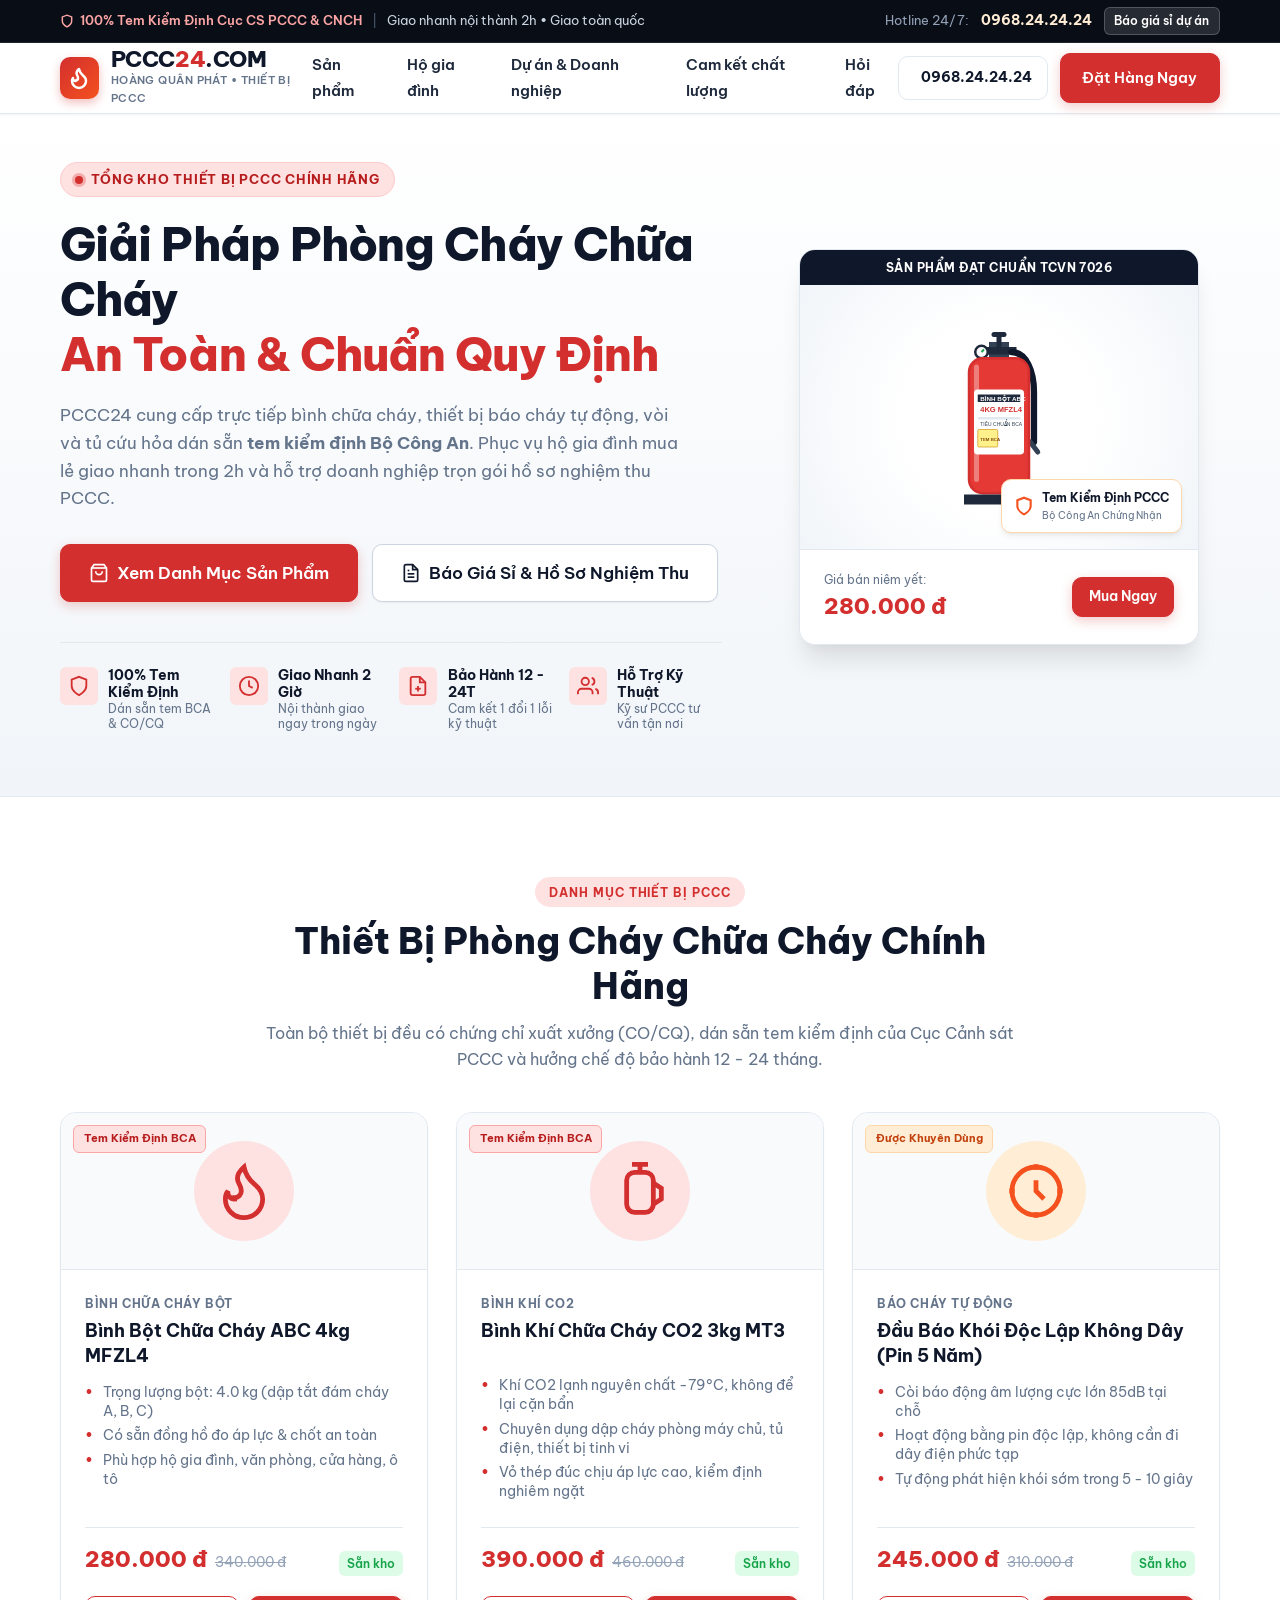
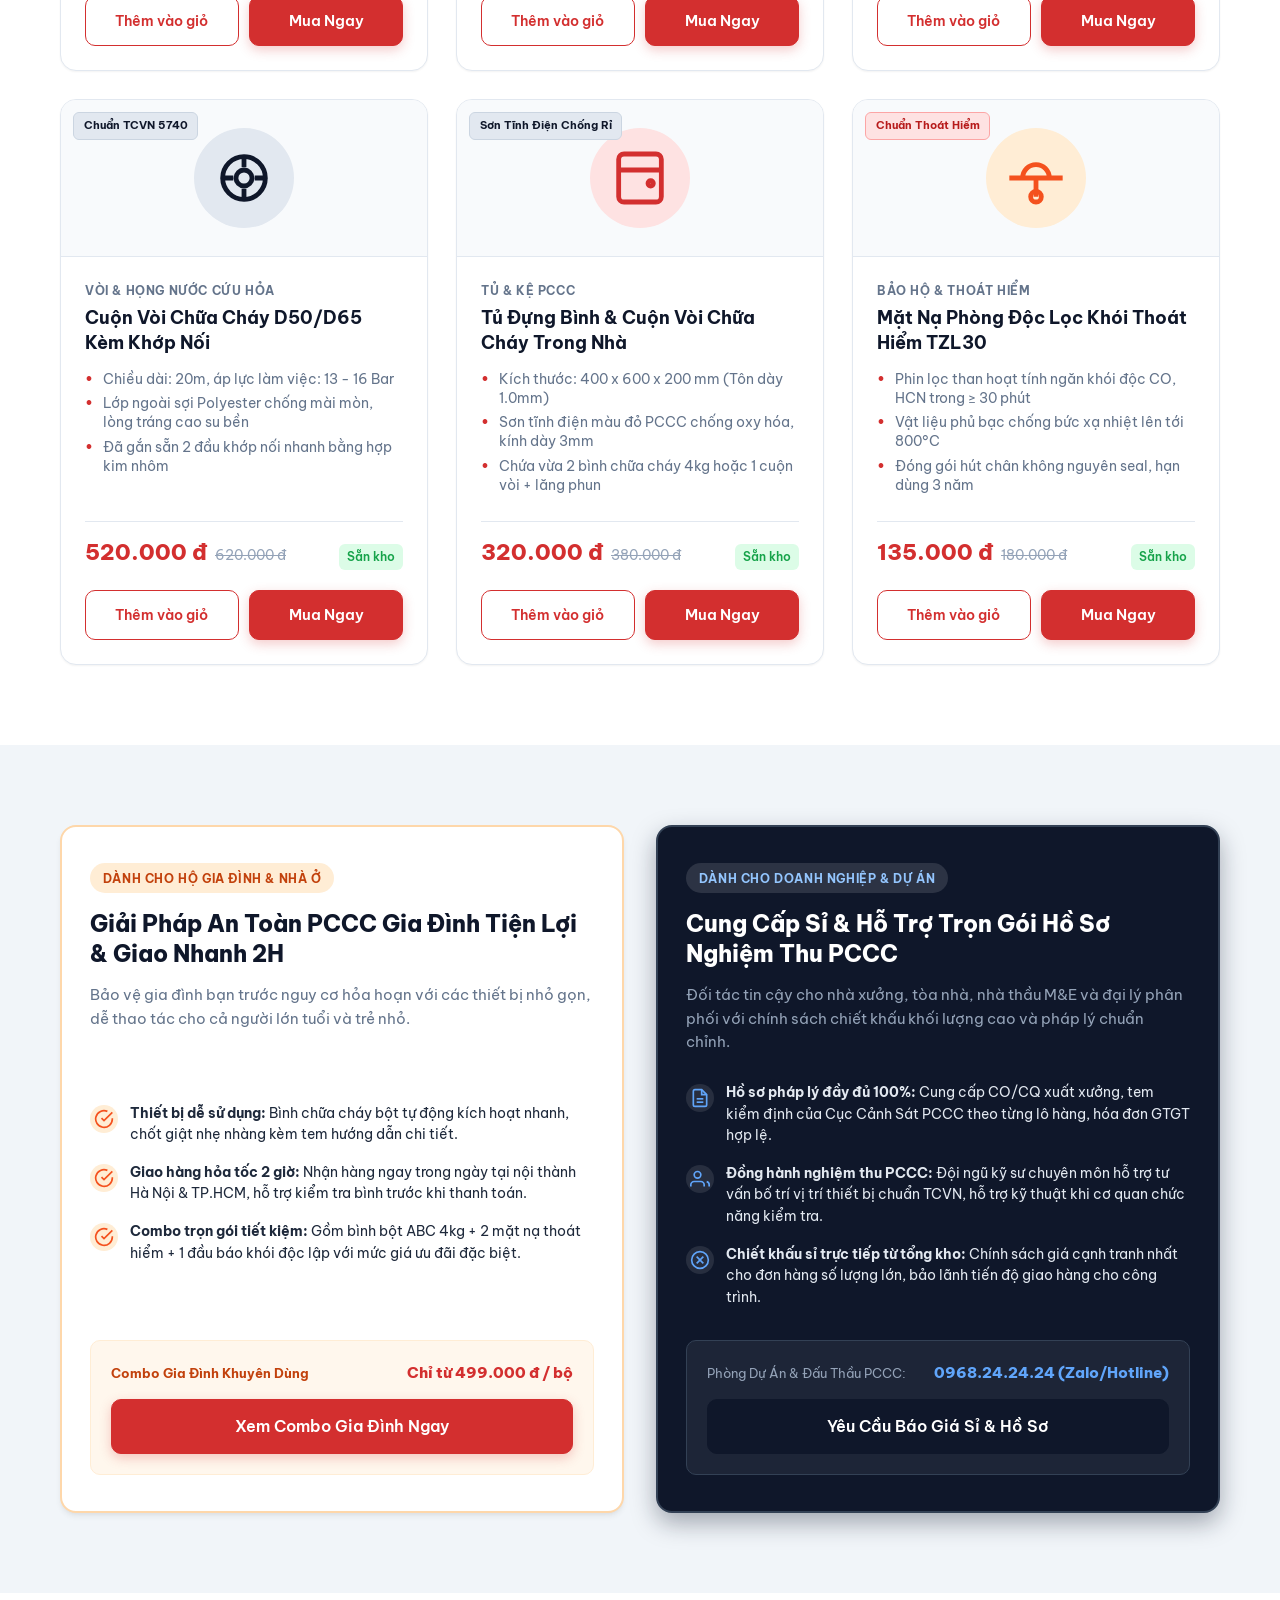
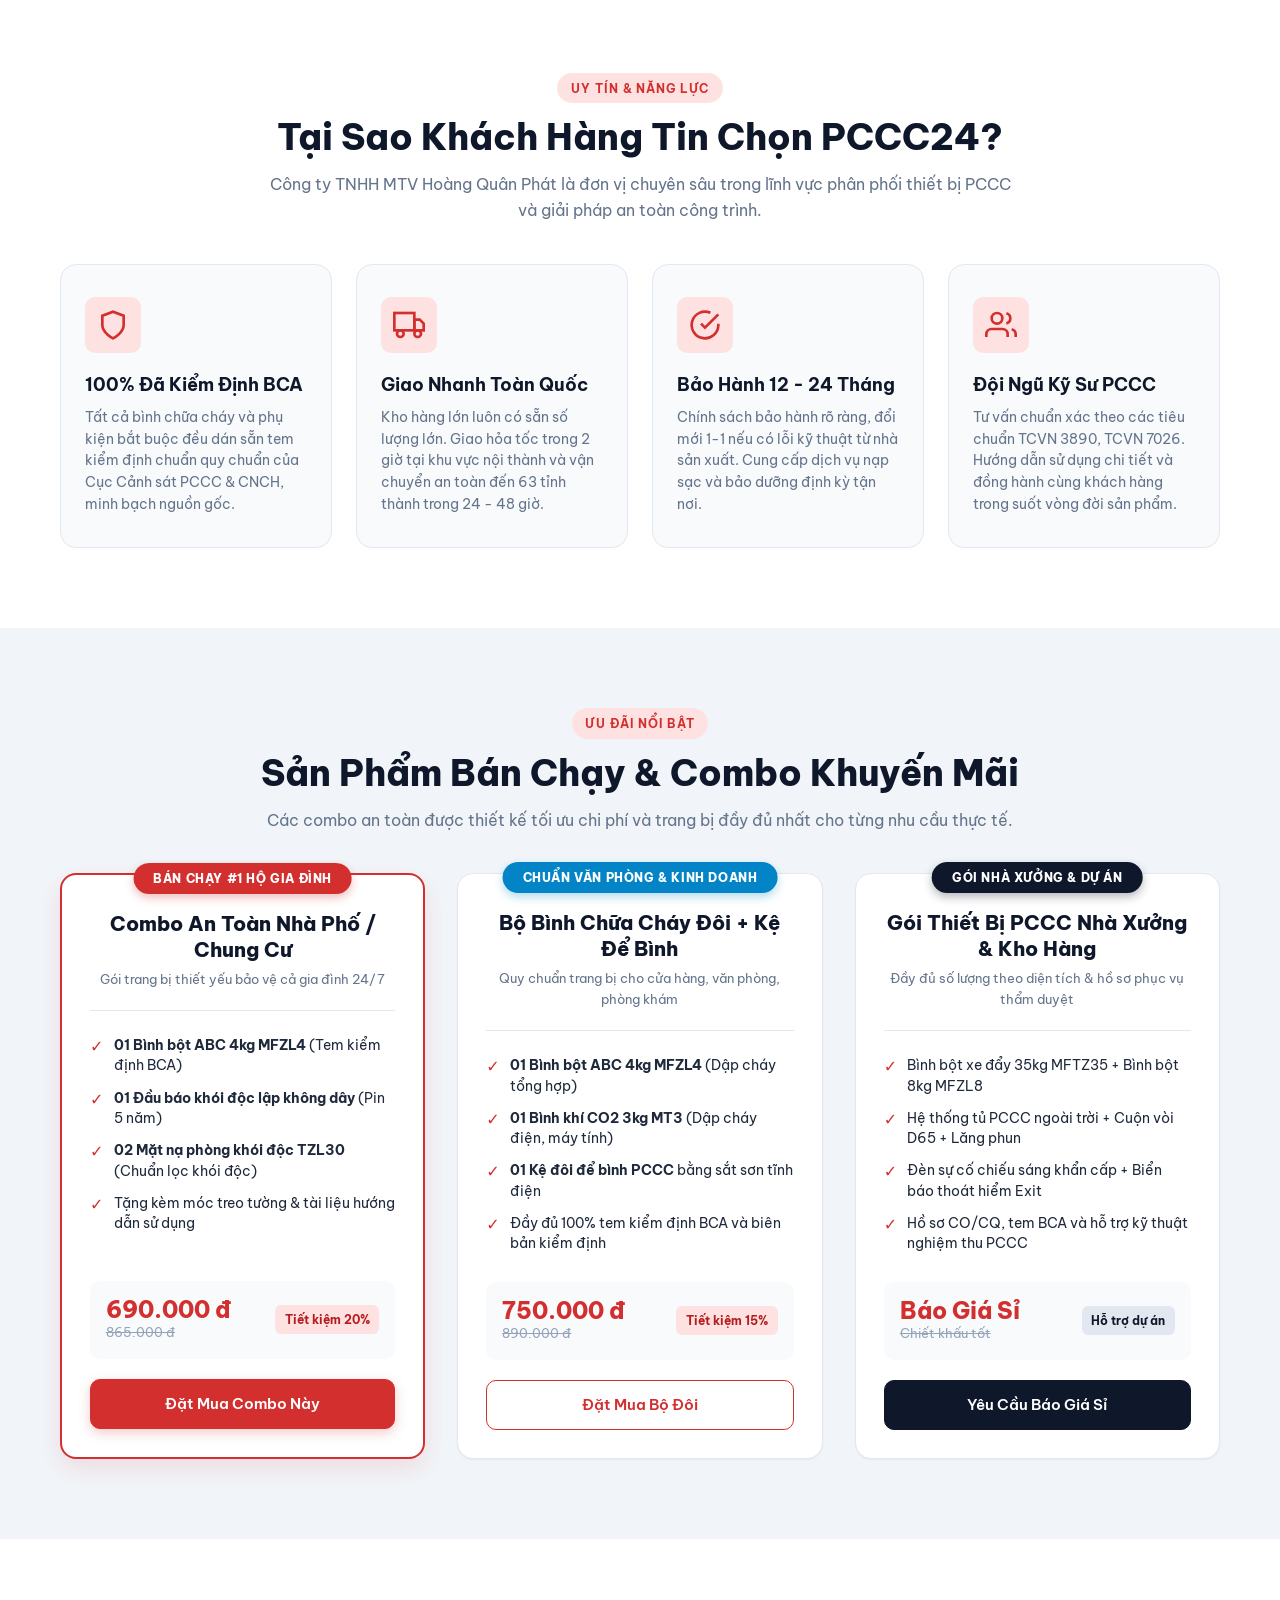
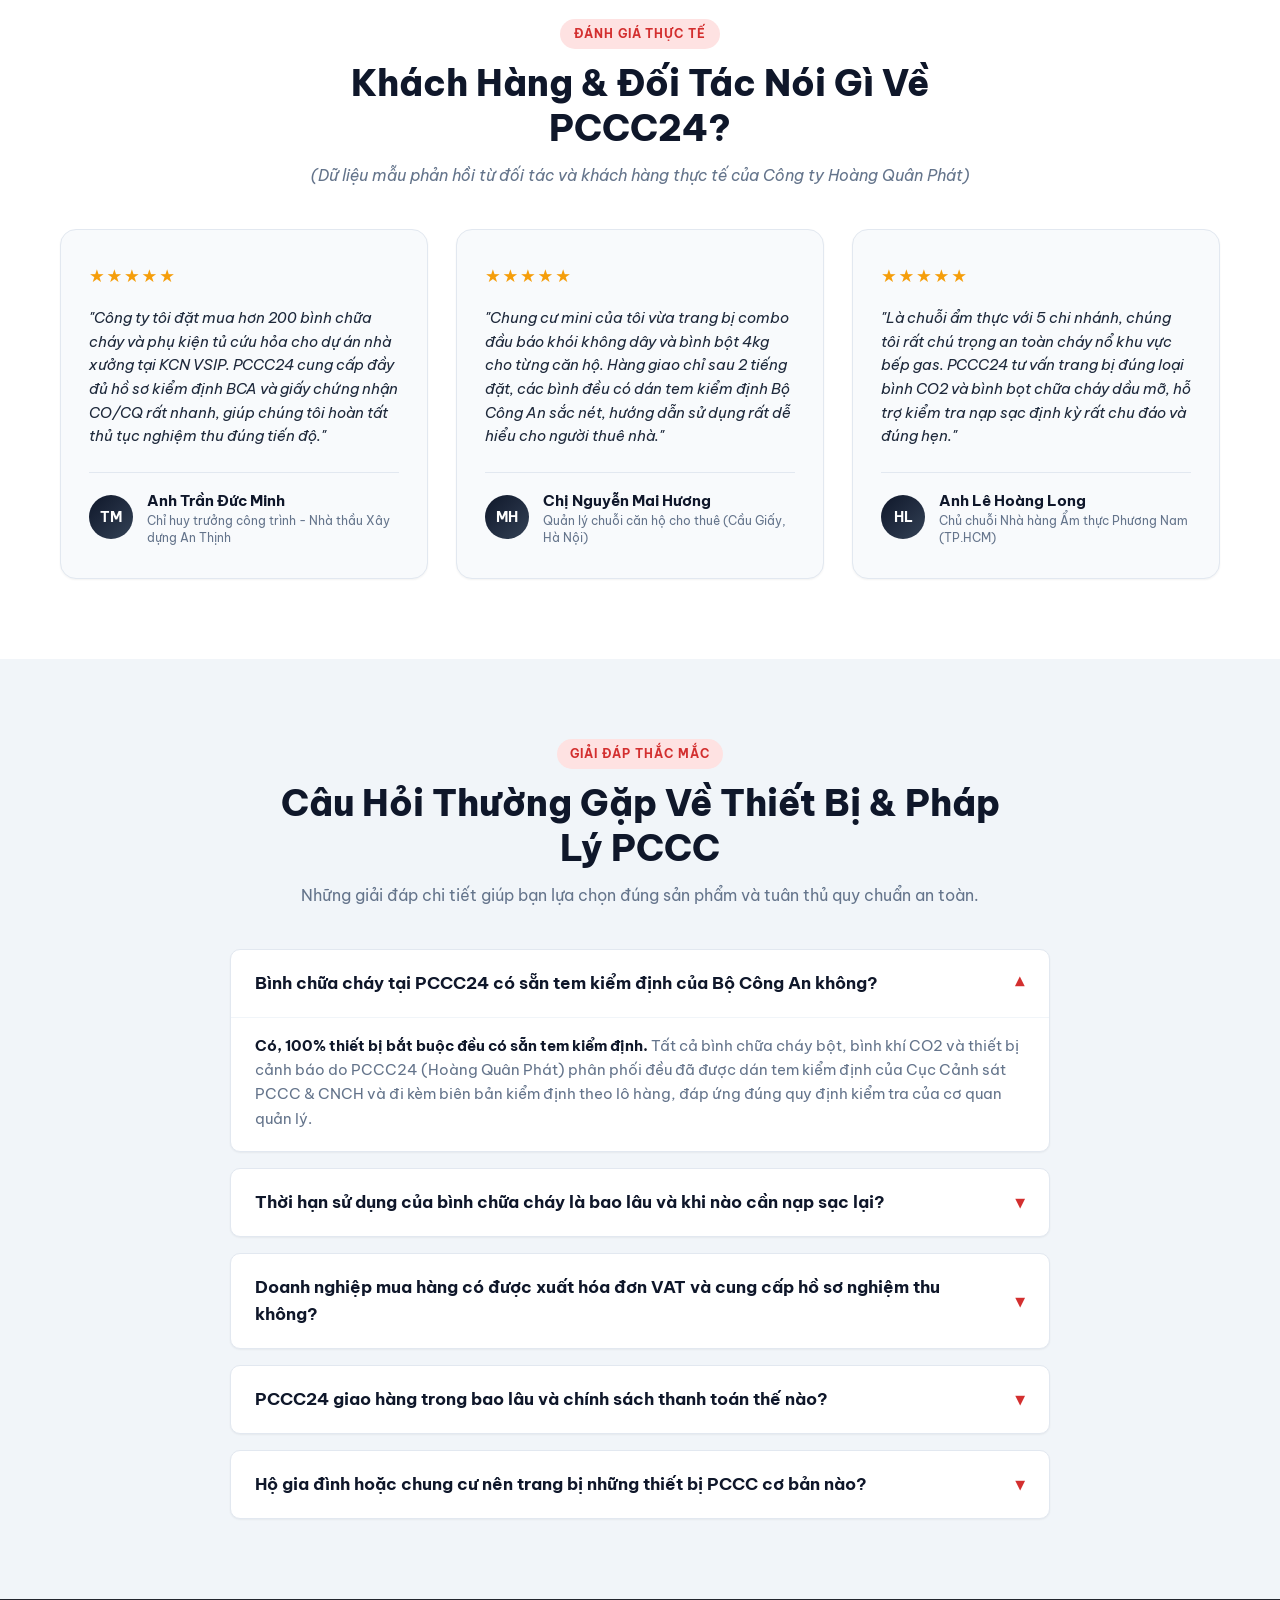
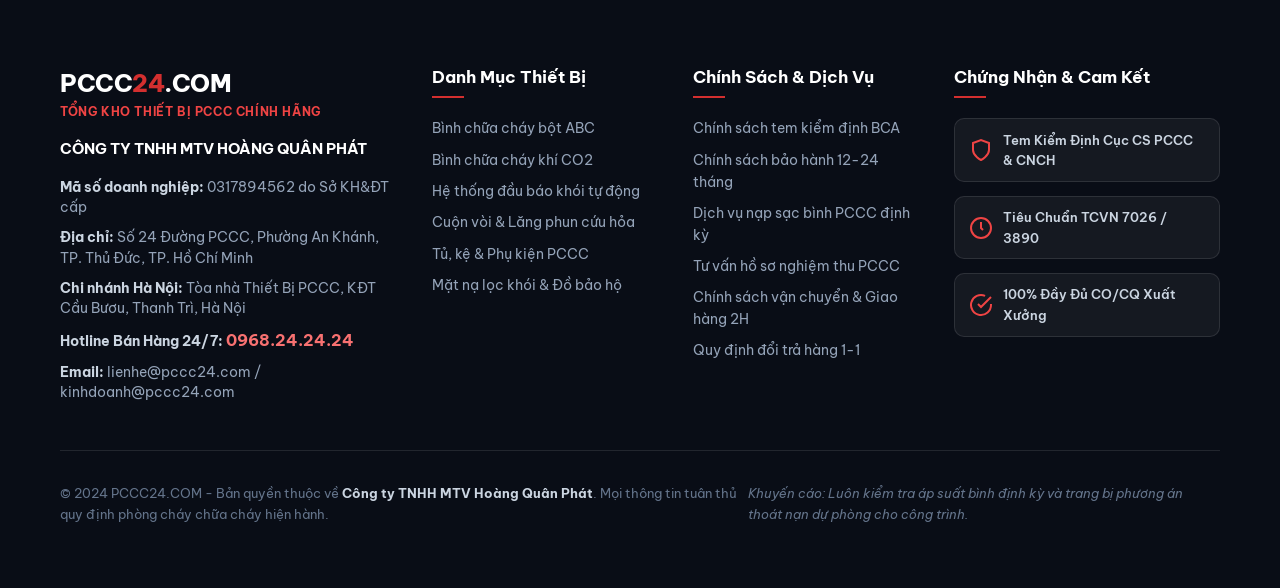
==== index.html @ c909d05c "Initial commit: landing page skeleton" ====
<!DOCTYPE html>
<html lang="vi">
<head>
  <meta charset="UTF-8">
  <meta name="viewport" content="width=device-width, initial-scale=1.0">
  <title>PCCC24 - Thiết Bị Phòng Cháy Chữa Cháy Chính Hãng | Tem Kiểm Định BCA</title>
  <meta name="description" content="PCCC24.com - Tổng kho thiết bị PCCC chính hãng, 100% dán tem kiểm định Bộ Công An, CO/CQ đầy đủ. Cung cấp bình chữa cháy, hệ thống báo cháy, vòi cứu hỏa, combo an toàn gia đình và dự án doanh nghiệp.">
  <link rel="preconnect" href="https://fonts.googleapis.com">
  <link rel="preconnect" href="https://fonts.gstatic.com" crossorigin>
  <link href="https://fonts.googleapis.com/css2?family=Be+Vietnam+Pro:ital,wght@0,300;0,400;0,500;0,600;0,700;0,800;1,400&display=swap" rel="stylesheet">
  <link rel="stylesheet" href="assets/style.css">
</head>
<body>

  <!-- Top Announcement / Hotline Bar -->
  <div class="top-announcement-bar">
    <div class="container top-bar-content">
      <div class="top-bar-left">
        <span class="trust-badge-mini">
          <svg width="14" height="14" viewBox="0 0 24 24" fill="none" stroke="currentColor" stroke-width="2.5"><path d="M12 22s8-4 8-10V5l-8-3-8 3v7c0 6 8 10 8 10z"/></svg>
          100% Tem Kiểm Định Cục CS PCCC & CNCH
        </span>
        <span class="top-bar-divider">|</span>
        <span class="top-bar-note">Giao nhanh nội thành 2h • Giao toàn quốc</span>
      </div>
      <div class="top-bar-right">
        <span class="hotline-label">Hotline 24/7:</span>
        <a href="tel:0968242424" class="top-bar-phone">0968.24.24.24</a>
        <a href="#for-business" class="top-bar-quote-btn">Báo giá sỉ dự án</a>
      </div>
    </div>
  </div>

  <!-- Header Navigation -->
  <header class="site-header">
    <div class="container header-container">
      <a href="#" class="brand-logo">
        <div class="logo-icon-box">
          <svg width="24" height="24" viewBox="0 0 24 24" fill="none" stroke="currentColor" stroke-width="2.5" stroke-linecap="round" stroke-linejoin="round">
            <path d="M8.5 14.5A2.5 2.5 0 0 0 11 12c0-1.38-.5-2-1-3-1.072-2.143-.224-4.054 2-6 .5 2.5 2 4.9 4 6.5 2 1.6 3 3.5 3 5.5a7 7 0 1 1-14 0c0-1.153.433-2.294 1-3a2.5 2.5 0 0 0 2.5 3z"/>
          </svg>
        </div>
        <div class="logo-text-group">
          <span class="logo-title">PCCC<span class="logo-accent">24</span>.COM</span>
          <span class="logo-subtitle">Hoàng Quân Phát • Thiết Bị PCCC</span>
        </div>
      </a>

      <nav class="main-nav">
        <ul class="nav-menu">
          <li><a href="#products" class="nav-link">Sản phẩm</a></li>
          <li><a href="#for-household" class="nav-link">Hộ gia đình</a></li>
          <li><a href="#for-business" class="nav-link">Dự án & Doanh nghiệp</a></li>
          <li><a href="#why-us" class="nav-link">Cam kết chất lượng</a></li>
          <li><a href="#faq" class="nav-link">Hỏi đáp</a></li>
        </ul>
      </nav>

      <div class="header-actions">
        <a href="tel:0968242424" class="btn btn-outline-call">
          <svg width="18" height="18" viewBox="0 0 24 24" fill="none" stroke="currentColor" stroke-width="2"><path d="M22 16.92v3a2 2 0 0 1-2.18 2 19.79 19.79 0 0 1-8.63-3.07 19.5 19.5 0 0 1-6-6 19.79 19.79 0 0 1-3.07-8.67A2 2 0 0 1 4.11 2h3a2 2 0 0 1 2 1.72 12.84 12.84 0 0 0 .7 2.81 2 2 0 0 1-.45 2.11L8.09 9.91a16 16 0 0 0 6 6l1.27-1.27a2 2 0 0 1 2.11-.45 12.84 12.84 0 0 0 2.81.7A2 2 0 0 1 22 16.92z"/></svg>
          <span>0968.24.24.24</span>
        </a>
        <a href="#products" class="btn btn-primary btn-header-cta">
          Đặt Hàng Ngay
        </a>
      </div>
    </div>
  </header>

  <!-- ============================================ -->
  <!-- 1. HERO SECTION -->
  <!-- ============================================ -->
  <section id="hero">
    <div class="container hero-container">
      <div class="hero-content">
        <div class="hero-tag-wrap">
          <span class="hero-tag">
            <span class="hero-tag-dot"></span>
            TỔNG KHO THIẾT BỊ PCCC CHÍNH HÃNG
          </span>
        </div>

        <h1 class="hero-title">
          Giải Pháp Phòng Cháy Chữa Cháy <span class="highlight-text">An Toàn & Chuẩn Quy Định</span>
        </h1>

        <p class="hero-description">
          PCCC24 cung cấp trực tiếp bình chữa cháy, thiết bị báo cháy tự động, vòi và tủ cứu hỏa dán sẵn <strong>tem kiểm định Bộ Công An</strong>. Phục vụ hộ gia đình mua lẻ giao nhanh trong 2h và hỗ trợ doanh nghiệp trọn gói hồ sơ nghiệm thu PCCC.
        </p>

        <div class="hero-cta-group">
          <a href="#products" class="btn btn-primary btn-lg">
            <svg width="20" height="20" viewBox="0 0 24 24" fill="none" stroke="currentColor" stroke-width="2"><path d="M6 2L3 6v14a2 2 0 0 0 2 2h14a2 2 0 0 0 2-2V6l-3-4z"/><line x1="3" y1="6" x2="21" y2="6"/><path d="M16 10a4 4 0 0 1-8 0"/></svg>
            Xem Danh Mục Sản Phẩm
          </a>
          <a href="#for-business" class="btn btn-secondary btn-lg">
            <svg width="20" height="20" viewBox="0 0 24 24" fill="none" stroke="currentColor" stroke-width="2"><path d="M14 2H6a2 2 0 0 0-2 2v16a2 2 0 0 0 2 2h12a2 2 0 0 0 2-2V8z"/><polyline points="14 2 14 8 20 8"/><line x1="16" y1="13" x2="8" y2="13"/><line x1="16" y1="17" x2="8" y2="17"/><polyline points="10 9 9 9 8 9"/></svg>
            Báo Giá Sỉ & Hồ Sơ Nghiệm Thu
          </a>
        </div>

        <!-- Trust Badges Bar -->
        <div class="hero-trust-grid">
          <div class="trust-item">
            <div class="trust-icon">
              <svg width="22" height="22" viewBox="0 0 24 24" fill="none" stroke="currentColor" stroke-width="2"><path d="M12 22s8-4 8-10V5l-8-3-8 3v7c0 6 8 10 8 10z"/></svg>
            </div>
            <div class="trust-text">
              <strong>100% Tem Kiểm Định</strong>
              <span>Dán sẵn tem BCA & CO/CQ</span>
            </div>
          </div>

          <div class="trust-item">
            <div class="trust-icon">
              <svg width="22" height="22" viewBox="0 0 24 24" fill="none" stroke="currentColor" stroke-width="2"><circle cx="12" cy="12" r="10"/><polyline points="12 6 12 12 16 14"/></svg>
            </div>
            <div class="trust-text">
              <strong>Giao Nhanh 2 Giờ</strong>
              <span>Nội thành giao ngay trong ngày</span>
            </div>
          </div>

          <div class="trust-item">
            <div class="trust-icon">
              <svg width="22" height="22" viewBox="0 0 24 24" fill="none" stroke="currentColor" stroke-width="2"><path d="M14 2H6a2 2 0 0 0-2 2v16a2 2 0 0 0 2 2h12a2 2 0 0 0 2-2V8z"/><polyline points="14 2 14 8 20 8"/><line x1="12" y1="18" x2="12" y2="12"/><line x1="9" y1="15" x2="15" y2="15"/></svg>
            </div>
            <div class="trust-text">
              <strong>Bảo Hành 12 - 24T</strong>
              <span>Cam kết 1 đổi 1 lỗi kỹ thuật</span>
            </div>
          </div>

          <div class="trust-item">
            <div class="trust-icon">
              <svg width="22" height="22" viewBox="0 0 24 24" fill="none" stroke="currentColor" stroke-width="2"><path d="M17 21v-2a4 4 0 0 0-4-4H5a4 4 0 0 0-4 4v2"/><circle cx="9" cy="7" r="4"/><path d="M23 21v-2a4 4 0 0 0-3-3.87"/><path d="M16 3.13a4 4 0 0 1 0 7.75"/></svg>
            </div>
            <div class="trust-text">
              <strong>Hỗ Trợ Kỹ Thuật</strong>
              <span>Kỹ sư PCCC tư vấn tận nơi</span>
            </div>
          </div>
        </div>
      </div>

      <!-- Hero Visual Card -->
      <div class="hero-visual">
        <div class="hero-product-card">
          <div class="hero-badge-top">Sản Phẩm Đạt Chuẩn TCVN 7026</div>
          <div class="hero-visual-graphic">
            <div class="graphic-extinguisher">
              <svg width="140" height="200" viewBox="0 0 100 160" fill="none">
                <!-- Handle & Valve -->
                <path d="M42 20h16v12H42z" fill="#334155"/>
                <path d="M36 24h28v6H36z" fill="#1e293b"/>
                <path d="M50 14v10" stroke="#1e293b" stroke-width="4" stroke-linecap="round"/>
                <path d="M46 14h8" stroke="#1e293b" stroke-width="4" stroke-linecap="round"/>
                <path d="M58 26l14 8" stroke="#1e293b" stroke-width="3" stroke-linecap="round"/>
                <!-- Hose -->
                <path d="M60 28c12 0 18 16 18 32v40" stroke="#0f172a" stroke-width="5" stroke-linecap="round" fill="none"/>
                <path d="M75 100l6 8" stroke="#334155" stroke-width="4" stroke-linecap="round"/>
                <!-- Gauge -->
                <circle cx="36" cy="28" r="5" fill="#f8fafc" stroke="#1e293b" stroke-width="2"/>
                <path d="M36 28l2-2" stroke="#16a34a" stroke-width="1.5"/>
                <!-- Tank Cylinder -->
                <rect x="25" y="32" width="50" height="110" rx="12" fill="#d32f2f"/>
                <rect x="27" y="34" width="46" height="106" rx="10" fill="#e53935"/>
                <!-- Highlights -->
                <path d="M32 40v90" stroke="#ffffff" stroke-opacity="0.35" stroke-width="4" stroke-linecap="round"/>
                <!-- Label on tank -->
                <rect x="30" y="58" width="40" height="52" rx="3" fill="#ffffff"/>
                <rect x="33" y="62" width="34" height="6" fill="#1e293b"/>
                <text x="35" y="67" font-size="5" font-weight="bold" fill="#ffffff" font-family="sans-serif">BÌNH BỘT ABC</text>
                <text x="35" y="76" font-size="6" font-weight="bold" fill="#d32f2f" font-family="sans-serif">4KG MFZL4</text>
                <rect x="33" y="80" width="34" height="2" fill="#e2e8f0"/>
                <text x="35" y="87" font-size="4" fill="#334155" font-family="sans-serif">TIÊU CHUẨN BCA</text>
                <rect x="33" y="90" width="16" height="14" rx="1" fill="#fef08a" stroke="#ca8a04" stroke-width="0.5"/>
                <text x="35" y="99" font-size="3.5" font-weight="bold" fill="#854d0e" font-family="sans-serif">TEM BCA</text>
                <!-- Base stand -->
                <path d="M22 142h56v8H22z" fill="#1e293b" rx="4"/>
              </svg>
            </div>
            <div class="floating-badge-stamp">
              <div class="stamp-icon">
                <svg width="20" height="20" viewBox="0 0 24 24" fill="none" stroke="currentColor" stroke-width="2.5"><path d="M12 22s8-4 8-10V5l-8-3-8 3v7c0 6 8 10 8 10z"/></svg>
              </div>
              <div class="stamp-info">
                <span class="stamp-title">Tem Kiểm Định PCCC</span>
                <span class="stamp-sub">Bộ Công An Chứng Nhận</span>
              </div>
            </div>
          </div>

          <div class="hero-visual-footer">
            <div class="hero-visual-price-box">
              <span class="hero-price-label">Giá bán niêm yết:</span>
              <span class="hero-price-val">280.000 đ</span>
            </div>
            <a href="#products" class="btn btn-sm btn-primary">Mua Ngay</a>
          </div>
        </div>
      </div>
    </div>
  </section>

  <!-- ============================================ -->
  <!-- 2. DANH MỤC SẢN PHẨM NỔI BẬT -->
  <!-- ============================================ -->
  <section id="products">
    <div class="container">
      <div class="section-header text-center">
        <span class="section-badge">DANH MỤC THIẾT BỊ PCCC</span>
        <h2 class="section-title">Thiết Bị Phòng Cháy Chữa Cháy Chính Hãng</h2>
        <p class="section-desc">
          Toàn bộ thiết bị đều có chứng chỉ xuất xưởng (CO/CQ), dán sẵn tem kiểm định của Cục Cảnh sát PCCC và hưởng chế độ bảo hành 12 - 24 tháng.
        </p>
      </div>

      <div class="product-grid">
        <!-- Product 1 -->
        <article class="product-card">
          <div class="product-card-top">
            <span class="product-tag tag-verified">Tem Kiểm Định BCA</span>
            <div class="product-thumb">
              <div class="product-icon-wrapper red-tone">
                <svg width="64" height="64" viewBox="0 0 24 24" fill="none" stroke="currentColor" stroke-width="1.8">
                  <path d="M8.5 14.5A2.5 2.5 0 0 0 11 12c0-1.38-.5-2-1-3-1.072-2.143-.224-4.054 2-6 .5 2.5 2 4.9 4 6.5 2 1.6 3 3.5 3 5.5a7 7 0 1 1-14 0c0-1.153.433-2.294 1-3a2.5 2.5 0 0 0 2.5 3z"/>
                </svg>
              </div>
            </div>
          </div>
          <div class="product-card-body">
            <span class="product-category">Bình Chữa Cháy Bột</span>
            <h3 class="product-name">Bình Bột Chữa Cháy ABC 4kg MFZL4</h3>
            <ul class="product-features">
              <li>Trọng lượng bột: 4.0 kg (dập tắt đám cháy A, B, C)</li>
              <li>Có sẵn đồng hồ đo áp lực & chốt an toàn</li>
              <li>Phù hợp hộ gia đình, văn phòng, cửa hàng, ô tô</li>
            </ul>
            <div class="product-price-row">
              <div class="price-box">
                <span class="price-current">280.000 đ</span>
                <span class="price-old">340.000 đ</span>
              </div>
              <span class="stock-status in-stock">Sẵn kho</span>
            </div>
            <div class="product-actions">
              <button class="btn btn-outline btn-block btn-cart" onclick="alert('Đã thêm Bình bột ABC 4kg vào đơn đặt hàng. Nhân viên PCCC24 sẽ liên hệ xác nhận!')">Thêm vào giỏ</button>
              <a href="tel:0968242424" class="btn btn-primary btn-block">Mua Ngay</a>
            </div>
          </div>
        </article>

        <!-- Product 2 -->
        <article class="product-card">
          <div class="product-card-top">
            <span class="product-tag tag-verified">Tem Kiểm Định BCA</span>
            <div class="product-thumb">
              <div class="product-icon-wrapper red-tone">
                <svg width="64" height="64" viewBox="0 0 24 24" fill="none" stroke="currentColor" stroke-width="1.8">
                  <rect x="7" y="5" width="10" height="15" rx="3"/>
                  <path d="M12 2v3M9 2h6M17 9l3 2v4l-3 2"/>
                </svg>
              </div>
            </div>
          </div>
          <div class="product-card-body">
            <span class="product-category">Bình Khí CO2</span>
            <h3 class="product-name">Bình Khí Chữa Cháy CO2 3kg MT3</h3>
            <ul class="product-features">
              <li>Khí CO2 lạnh nguyên chất -79°C, không để lại cặn bẩn</li>
              <li>Chuyên dụng dập cháy phòng máy chủ, tủ điện, thiết bị tinh vi</li>
              <li>Vỏ thép đúc chịu áp lực cao, kiểm định nghiêm ngặt</li>
            </ul>
            <div class="product-price-row">
              <div class="price-box">
                <span class="price-current">390.000 đ</span>
                <span class="price-old">460.000 đ</span>
              </div>
              <span class="stock-status in-stock">Sẵn kho</span>
            </div>
            <div class="product-actions">
              <button class="btn btn-outline btn-block btn-cart" onclick="alert('Đã thêm Bình khí CO2 3kg vào đơn đặt hàng. Nhân viên PCCC24 sẽ liên hệ xác nhận!')">Thêm vào giỏ</button>
              <a href="tel:0968242424" class="btn btn-primary btn-block">Mua Ngay</a>
            </div>
          </div>
        </article>

        <!-- Product 3 -->
        <article class="product-card">
          <div class="product-card-top">
            <span class="product-tag tag-hot">Được Khuyên Dùng</span>
            <div class="product-thumb">
              <div class="product-icon-wrapper orange-tone">
                <svg width="64" height="64" viewBox="0 0 24 24" fill="none" stroke="currentColor" stroke-width="1.8">
                  <circle cx="12" cy="12" r="9"/>
                  <path d="M12 8v4l3 3"/>
                  <path d="M12 2v2M12 20v2M2 12h2M20 12h2"/>
                </svg>
              </div>
            </div>
          </div>
          <div class="product-card-body">
            <span class="product-category">Báo Cháy Tự Động</span>
            <h3 class="product-name">Đầu Báo Khói Độc Lập Không Dây (Pin 5 Năm)</h3>
            <ul class="product-features">
              <li>Còi báo động âm lượng cực lớn 85dB tại chỗ</li>
              <li>Hoạt động bằng pin độc lập, không cần đi dây điện phức tạp</li>
              <li>Tự động phát hiện khói sớm trong 5 - 10 giây</li>
            </ul>
            <div class="product-price-row">
              <div class="price-box">
                <span class="price-current">245.000 đ</span>
                <span class="price-old">310.000 đ</span>
              </div>
              <span class="stock-status in-stock">Sẵn kho</span>
            </div>
            <div class="product-actions">
              <button class="btn btn-outline btn-block btn-cart" onclick="alert('Đã thêm Đầu báo khói không dây vào đơn đặt hàng. Nhân viên PCCC24 sẽ liên hệ xác nhận!')">Thêm vào giỏ</button>
              <a href="tel:0968242424" class="btn btn-primary btn-block">Mua Ngay</a>
            </div>
          </div>
        </article>

        <!-- Product 4 -->
        <article class="product-card">
          <div class="product-card-top">
            <span class="product-tag tag-standard">Chuẩn TCVN 5740</span>
            <div class="product-thumb">
              <div class="product-icon-wrapper slate-tone">
                <svg width="64" height="64" viewBox="0 0 24 24" fill="none" stroke="currentColor" stroke-width="1.8">
                  <circle cx="12" cy="12" r="8"/>
                  <circle cx="12" cy="12" r="3"/>
                  <path d="M12 4v4M12 16v4M4 12h4M16 12h4"/>
                </svg>
              </div>
            </div>
          </div>
          <div class="product-card-body">
            <span class="product-category">Vòi & Họng Nước Cứu Hỏa</span>
            <h3 class="product-name">Cuộn Vòi Chữa Cháy D50/D65 Kèm Khớp Nối</h3>
            <ul class="product-features">
              <li>Chiều dài: 20m, áp lực làm việc: 13 - 16 Bar</li>
              <li>Lớp ngoài sợi Polyester chống mài mòn, lòng tráng cao su bền</li>
              <li>Đã gắn sẵn 2 đầu khớp nối nhanh bằng hợp kim nhôm</li>
            </ul>
            <div class="product-price-row">
              <div class="price-box">
                <span class="price-current">520.000 đ</span>
                <span class="price-old">620.000 đ</span>
              </div>
              <span class="stock-status in-stock">Sẵn kho</span>
            </div>
            <div class="product-actions">
              <button class="btn btn-outline btn-block btn-cart" onclick="alert('Đã thêm Cuộn vòi D50 vào đơn đặt hàng. Nhân viên PCCC24 sẽ liên hệ xác nhận!')">Thêm vào giỏ</button>
              <a href="tel:0968242424" class="btn btn-primary btn-block">Mua Ngay</a>
            </div>
          </div>
        </article>

        <!-- Product 5 -->
        <article class="product-card">
          <div class="product-card-top">
            <span class="product-tag tag-standard">Sơn Tĩnh Điện Chống Rỉ</span>
            <div class="product-thumb">
              <div class="product-icon-wrapper red-tone">
                <svg width="64" height="64" viewBox="0 0 24 24" fill="none" stroke="currentColor" stroke-width="1.8">
                  <rect x="4" y="3" width="16" height="18" rx="2"/>
                  <line x1="4" y1="9" x2="20" y2="9"/>
                  <circle cx="16" cy="14" r="1"/>
                </svg>
              </div>
            </div>
          </div>
          <div class="product-card-body">
            <span class="product-category">Tủ & Kệ PCCC</span>
            <h3 class="product-name">Tủ Đựng Bình & Cuộn Vòi Chữa Cháy Trong Nhà</h3>
            <ul class="product-features">
              <li>Kích thước: 400 x 600 x 200 mm (Tôn dày 1.0mm)</li>
              <li>Sơn tĩnh điện màu đỏ PCCC chống oxy hóa, kính dày 3mm</li>
              <li>Chứa vừa 2 bình chữa cháy 4kg hoặc 1 cuộn vòi + lăng phun</li>
            </ul>
            <div class="product-price-row">
              <div class="price-box">
                <span class="price-current">320.000 đ</span>
                <span class="price-old">380.000 đ</span>
              </div>
              <span class="stock-status in-stock">Sẵn kho</span>
            </div>
            <div class="product-actions">
              <button class="btn btn-outline btn-block btn-cart" onclick="alert('Đã thêm Tủ chữa cháy vào đơn đặt hàng. Nhân viên PCCC24 sẽ liên hệ xác nhận!')">Thêm vào giỏ</button>
              <a href="tel:0968242424" class="btn btn-primary btn-block">Mua Ngay</a>
            </div>
          </div>
        </article>

        <!-- Product 6 -->
        <article class="product-card">
          <div class="product-card-top">
            <span class="product-tag tag-verified">Chuẩn Thoát Hiểm</span>
            <div class="product-thumb">
              <div class="product-icon-wrapper orange-tone">
                <svg width="64" height="64" viewBox="0 0 24 24" fill="none" stroke="currentColor" stroke-width="1.8">
                  <path d="M2 12h20M7 12a5 5 0 0 1 10 0M12 12v7"/>
                  <circle cx="12" cy="19" r="2"/>
                </svg>
              </div>
            </div>
          </div>
          <div class="product-card-body">
            <span class="product-category">Bảo Hộ & Thoát Hiểm</span>
            <h3 class="product-name">Mặt Nạ Phòng Độc Lọc Khói Thoát Hiểm TZL30</h3>
            <ul class="product-features">
              <li>Phin lọc than hoạt tính ngăn khói độc CO, HCN trong ≥ 30 phút</li>
              <li>Vật liệu phủ bạc chống bức xạ nhiệt lên tới 800°C</li>
              <li>Đóng gói hút chân không nguyên seal, hạn dùng 3 năm</li>
            </ul>
            <div class="product-price-row">
              <div class="price-box">
                <span class="price-current">135.000 đ</span>
                <span class="price-old">180.000 đ</span>
              </div>
              <span class="stock-status in-stock">Sẵn kho</span>
            </div>
            <div class="product-actions">
              <button class="btn btn-outline btn-block btn-cart" onclick="alert('Đã thêm Mặt nạ phòng độc TZL30 vào đơn đặt hàng. Nhân viên PCCC24 sẽ liên hệ xác nhận!')">Thêm vào giỏ</button>
              <a href="tel:0968242424" class="btn btn-primary btn-block">Mua Ngay</a>
            </div>
          </div>
        </article>
      </div>
    </div>
  </section>

  <!-- ============================================ -->
  <!-- 3. PHÂN LUỒNG B2C / B2B -->
  <!-- ============================================ -->
  <section id="audience-split">
    <div class="container split-container">
      <!-- B2C Section -->
      <div class="audience-block audience-household" id="for-household">
        <div class="audience-header">
          <div class="audience-pill pill-warm">DÀNH CHO HỘ GIA ĐÌNH & NHÀ Ở</div>
          <h2 class="audience-title">Giải Pháp An Toàn PCCC Gia Đình Tiện Lợi & Giao Nhanh 2H</h2>
          <p class="audience-desc">
            Bảo vệ gia đình bạn trước nguy cơ hỏa hoạn với các thiết bị nhỏ gọn, dễ thao tác cho cả người lớn tuổi và trẻ nhỏ.
          </p>
        </div>

        <div class="audience-features">
          <div class="aud-feat-item">
            <div class="aud-feat-icon">
              <svg width="20" height="20" viewBox="0 0 24 24" fill="none" stroke="currentColor" stroke-width="2"><path d="M22 11.08V12a10 10 0 1 1-5.93-9.14"/><polyline points="22 4 12 14.01 9 11.01"/></svg>
            </div>
            <div class="aud-feat-text">
              <strong>Thiết bị dễ sử dụng:</strong> Bình chữa cháy bột tự động kích hoạt nhanh, chốt giật nhẹ nhàng kèm tem hướng dẫn chi tiết.
            </div>
          </div>

          <div class="aud-feat-item">
            <div class="aud-feat-icon">
              <svg width="20" height="20" viewBox="0 0 24 24" fill="none" stroke="currentColor" stroke-width="2"><path d="M22 11.08V12a10 10 0 1 1-5.93-9.14"/><polyline points="22 4 12 14.01 9 11.01"/></svg>
            </div>
            <div class="aud-feat-text">
              <strong>Giao hàng hỏa tốc 2 giờ:</strong> Nhận hàng ngay trong ngày tại nội thành Hà Nội & TP.HCM, hỗ trợ kiểm tra bình trước khi thanh toán.
            </div>
          </div>

          <div class="aud-feat-item">
            <div class="aud-feat-icon">
              <svg width="20" height="20" viewBox="0 0 24 24" fill="none" stroke="currentColor" stroke-width="2"><path d="M22 11.08V12a10 10 0 1 1-5.93-9.14"/><polyline points="22 4 12 14.01 9 11.01"/></svg>
            </div>
            <div class="aud-feat-text">
              <strong>Combo trọn gói tiết kiệm:</strong> Gồm bình bột ABC 4kg + 2 mặt nạ thoát hiểm + 1 đầu báo khói độc lập với mức giá ưu đãi đặc biệt.
            </div>
          </div>
        </div>

        <div class="audience-action-box">
          <div class="household-price-note">
            <span class="note-tag">Combo Gia Đình Khuyên Dùng</span>
            <span class="note-price">Chỉ từ 499.000 đ / bộ</span>
          </div>
          <a href="#best-sellers" class="btn btn-primary btn-block btn-aud">Xem Combo Gia Đình Ngay</a>
        </div>
      </div>

      <!-- B2B Section -->
      <div class="audience-block audience-business" id="for-business">
        <div class="audience-header">
          <div class="audience-pill pill-navy">DÀNH CHO DOANH NGHIỆP & DỰ ÁN</div>
          <h2 class="audience-title">Cung Cấp Sỉ & Hỗ Trợ Trọn Gói Hồ Sơ Nghiệm Thu PCCC</h2>
          <p class="audience-desc">
            Đối tác tin cậy cho nhà xưởng, tòa nhà, nhà thầu M&E và đại lý phân phối với chính sách chiết khấu khối lượng cao và pháp lý chuẩn chỉnh.
          </p>
        </div>

        <div class="audience-features">
          <div class="aud-feat-item">
            <div class="aud-feat-icon icon-navy">
              <svg width="20" height="20" viewBox="0 0 24 24" fill="none" stroke="currentColor" stroke-width="2"><path d="M14 2H6a2 2 0 0 0-2 2v16a2 2 0 0 0 2 2h12a2 2 0 0 0 2-2V8z"/><polyline points="14 2 14 8 20 8"/><line x1="16" y1="13" x2="8" y2="13"/><line x1="16" y1="17" x2="8" y2="17"/></svg>
            </div>
            <div class="aud-feat-text">
              <strong>Hồ sơ pháp lý đầy đủ 100%:</strong> Cung cấp CO/CQ xuất xưởng, tem kiểm định của Cục Cảnh Sát PCCC theo từng lô hàng, hóa đơn GTGT hợp lệ.
            </div>
          </div>

          <div class="aud-feat-item">
            <div class="aud-feat-icon icon-navy">
              <svg width="20" height="20" viewBox="0 0 24 24" fill="none" stroke="currentColor" stroke-width="2"><path d="M17 21v-2a4 4 0 0 0-4-4H5a4 4 0 0 0-4 4v2"/><circle cx="9" cy="7" r="4"/><path d="M23 21v-2a4 4 0 0 0-3-3.87"/></svg>
            </div>
            <div class="aud-feat-text">
              <strong>Đồng hành nghiệm thu PCCC:</strong> Đội ngũ kỹ sư chuyên môn hỗ trợ tư vấn bố trí vị trí thiết bị chuẩn TCVN, hỗ trợ kỹ thuật khi cơ quan chức năng kiểm tra.
            </div>
          </div>

          <div class="aud-feat-item">
            <div class="aud-feat-icon icon-navy">
              <svg width="20" height="20" viewBox="0 0 24 24" fill="none" stroke="currentColor" stroke-width="2"><circle cx="12" cy="12" r="10"/><path d="M16 8l-8 8"/><path d="M8 8l8 8"/></svg>
            </div>
            <div class="aud-feat-text">
              <strong>Chiết khấu sỉ trực tiếp từ tổng kho:</strong> Chính sách giá cạnh tranh nhất cho đơn hàng số lượng lớn, bảo lãnh tiến độ giao hàng cho công trình.
            </div>
          </div>
        </div>

        <div class="audience-action-box b2b-action-box">
          <div class="b2b-contact-info">
            <span class="b2b-label">Phòng Dự Án & Đấu Thầu PCCC:</span>
            <span class="b2b-hotline">0968.24.24.24 (Zalo/Hotline)</span>
          </div>
          <a href="tel:0968242424" class="btn btn-navy btn-block btn-aud">Yêu Cầu Báo Giá Sỉ & Hồ Sơ</a>
        </div>
      </div>
    </div>
  </section>

  <!-- ============================================ -->
  <!-- 4. TẠI SAO CHỌN CHÚNG TÔI -->
  <!-- ============================================ -->
  <section id="why-us">
    <div class="container">
      <div class="section-header text-center">
        <span class="section-badge">UY TÍN & NĂNG LỰC</span>
        <h2 class="section-title">Tại Sao Khách Hàng Tin Chọn PCCC24?</h2>
        <p class="section-desc">
          Công ty TNHH MTV Hoàng Quân Phát là đơn vị chuyên sâu trong lĩnh vực phân phối thiết bị PCCC và giải pháp an toàn công trình.
        </p>
      </div>

      <div class="why-us-grid">
        <div class="why-card">
          <div class="why-card-icon">
            <svg width="32" height="32" viewBox="0 0 24 24" fill="none" stroke="currentColor" stroke-width="2"><path d="M12 22s8-4 8-10V5l-8-3-8 3v7c0 6 8 10 8 10z"/></svg>
          </div>
          <h3 class="why-card-title">100% Đã Kiểm Định BCA</h3>
          <p class="why-card-desc">
            Tất cả bình chữa cháy và phụ kiện bắt buộc đều dán sẵn tem kiểm định chuẩn quy chuẩn của Cục Cảnh sát PCCC & CNCH, minh bạch nguồn gốc.
          </p>
        </div>

        <div class="why-card">
          <div class="why-card-icon">
            <svg width="32" height="32" viewBox="0 0 24 24" fill="none" stroke="currentColor" stroke-width="2"><rect x="1" y="3" width="15" height="13"/><polygon points="16 8 20 8 23 11 23 16 16 16 16 8"/><circle cx="5.5" cy="18.5" r="2.5"/><circle cx="18.5" cy="18.5" r="2.5"/></svg>
          </div>
          <h3 class="why-card-title">Giao Nhanh Toàn Quốc</h3>
          <p class="why-card-desc">
            Kho hàng lớn luôn có sẵn số lượng lớn. Giao hỏa tốc trong 2 giờ tại khu vực nội thành và vận chuyển an toàn đến 63 tỉnh thành trong 24 - 48 giờ.
          </p>
        </div>

        <div class="why-card">
          <div class="why-card-icon">
            <svg width="32" height="32" viewBox="0 0 24 24" fill="none" stroke="currentColor" stroke-width="2"><path d="M22 11.08V12a10 10 0 1 1-5.93-9.14"/><polyline points="22 4 12 14.01 9 11.01"/></svg>
          </div>
          <h3 class="why-card-title">Bảo Hành 12 - 24 Tháng</h3>
          <p class="why-card-desc">
            Chính sách bảo hành rõ ràng, đổi mới 1-1 nếu có lỗi kỹ thuật từ nhà sản xuất. Cung cấp dịch vụ nạp sạc và bảo dưỡng định kỳ tận nơi.
          </p>
        </div>

        <div class="why-card">
          <div class="why-card-icon">
            <svg width="32" height="32" viewBox="0 0 24 24" fill="none" stroke="currentColor" stroke-width="2"><path d="M17 21v-2a4 4 0 0 0-4-4H5a4 4 0 0 0-4 4v2"/><circle cx="9" cy="7" r="4"/><path d="M23 21v-2a4 4 0 0 0-3-3.87"/><path d="M16 3.13a4 4 0 0 1 0 7.75"/></svg>
          </div>
          <h3 class="why-card-title">Đội Ngũ Kỹ Sư PCCC</h3>
          <p class="why-card-desc">
            Tư vấn chuẩn xác theo các tiêu chuẩn TCVN 3890, TCVN 7026. Hướng dẫn sử dụng chi tiết và đồng hành cùng khách hàng trong suốt vòng đời sản phẩm.
          </p>
        </div>
      </div>
    </div>
  </section>

  <!-- ============================================ -->
  <!-- 5. SẢN PHẨM BÁN CHẠY / KHUYẾN MÃI -->
  <!-- ============================================ -->
  <section id="best-sellers">
    <div class="container">
      <div class="section-header text-center">
        <span class="section-badge">ƯU ĐÃI NỔI BẬT</span>
        <h2 class="section-title">Sản Phẩm Bán Chạy & Combo Khuyến Mãi</h2>
        <p class="section-desc">
          Các combo an toàn được thiết kế tối ưu chi phí và trang bị đầy đủ nhất cho từng nhu cầu thực tế.
        </p>
      </div>

      <div class="bestseller-grid">
        <!-- Best seller 1 -->
        <div class="bestseller-card featured-highlight">
          <div class="card-ribbon">BÁN CHẠY #1 HỘ GIA ĐÌNH</div>
          <div class="bestseller-head">
            <h3 class="bestseller-title">Combo An Toàn Nhà Phố / Chung Cư</h3>
            <p class="bestseller-subtitle">Gói trang bị thiết yếu bảo vệ cả gia đình 24/7</p>
          </div>
          <div class="bestseller-items-list">
            <div class="item-line">
              <span class="item-check">✓</span>
              <span><strong>01 Bình bột ABC 4kg MFZL4</strong> (Tem kiểm định BCA)</span>
            </div>
            <div class="item-line">
              <span class="item-check">✓</span>
              <span><strong>01 Đầu báo khói độc lập không dây</strong> (Pin 5 năm)</span>
            </div>
            <div class="item-line">
              <span class="item-check">✓</span>
              <span><strong>02 Mặt nạ phòng khói độc TZL30</strong> (Chuẩn lọc khói độc)</span>
            </div>
            <div class="item-line">
              <span class="item-check">✓</span>
              <span>Tặng kèm móc treo tường & tài liệu hướng dẫn sử dụng</span>
            </div>
          </div>
          <div class="bestseller-price-box">
            <div class="price-wrap">
              <span class="bestseller-price">690.000 đ</span>
              <span class="bestseller-old-price">865.000 đ</span>
            </div>
            <span class="save-badge">Tiết kiệm 20%</span>
          </div>
          <a href="tel:0968242424" class="btn btn-primary btn-block">Đặt Mua Combo Này</a>
        </div>

        <!-- Best seller 2 -->
        <div class="bestseller-card">
          <div class="card-ribbon ribbon-blue">CHUẨN VĂN PHÒNG & KINH DOANH</div>
          <div class="bestseller-head">
            <h3 class="bestseller-title">Bộ Bình Chữa Cháy Đôi + Kệ Để Bình</h3>
            <p class="bestseller-subtitle">Quy chuẩn trang bị cho cửa hàng, văn phòng, phòng khám</p>
          </div>
          <div class="bestseller-items-list">
            <div class="item-line">
              <span class="item-check">✓</span>
              <span><strong>01 Bình bột ABC 4kg MFZL4</strong> (Dập cháy tổng hợp)</span>
            </div>
            <div class="item-line">
              <span class="item-check">✓</span>
              <span><strong>01 Bình khí CO2 3kg MT3</strong> (Dập cháy điện, máy tính)</span>
            </div>
            <div class="item-line">
              <span class="item-check">✓</span>
              <span><strong>01 Kệ đôi để bình PCCC</strong> bằng sắt sơn tĩnh điện</span>
            </div>
            <div class="item-line">
              <span class="item-check">✓</span>
              <span>Đầy đủ 100% tem kiểm định BCA và biên bản kiểm định</span>
            </div>
          </div>
          <div class="bestseller-price-box">
            <div class="price-wrap">
              <span class="bestseller-price">750.000 đ</span>
              <span class="bestseller-old-price">890.000 đ</span>
            </div>
            <span class="save-badge">Tiết kiệm 15%</span>
          </div>
          <a href="tel:0968242424" class="btn btn-outline btn-block">Đặt Mua Bộ Đôi</a>
        </div>

        <!-- Best seller 3 -->
        <div class="bestseller-card">
          <div class="card-ribbon ribbon-dark">GÓI NHÀ XƯỞNG & DỰ ÁN</div>
          <div class="bestseller-head">
            <h3 class="bestseller-title">Gói Thiết Bị PCCC Nhà Xưởng & Kho Hàng</h3>
            <p class="bestseller-subtitle">Đầy đủ số lượng theo diện tích & hồ sơ phục vụ thẩm duyệt</p>
          </div>
          <div class="bestseller-items-list">
            <div class="item-line">
              <span class="item-check">✓</span>
              <span>Bình bột xe đẩy 35kg MFTZ35 + Bình bột 8kg MFZL8</span>
            </div>
            <div class="item-line">
              <span class="item-check">✓</span>
              <span>Hệ thống tủ PCCC ngoài trời + Cuộn vòi D65 + Lăng phun</span>
            </div>
            <div class="item-line">
              <span class="item-check">✓</span>
              <span>Đèn sự cố chiếu sáng khẩn cấp + Biển báo thoát hiểm Exit</span>
            </div>
            <div class="item-line">
              <span class="item-check">✓</span>
              <span>Hồ sơ CO/CQ, tem BCA và hỗ trợ kỹ thuật nghiệm thu PCCC</span>
            </div>
          </div>
          <div class="bestseller-price-box">
            <div class="price-wrap">
              <span class="bestseller-price">Báo Giá Sỉ</span>
              <span class="bestseller-old-price">Chiết khấu tốt</span>
            </div>
            <span class="save-badge badge-navy">Hỗ trợ dự án</span>
          </div>
          <a href="#for-business" class="btn btn-navy btn-block">Yêu Cầu Báo Giá Sỉ</a>
        </div>
      </div>
    </div>
  </section>

  <!-- ============================================ -->
  <!-- 6. ĐÁNH GIÁ KHÁCH HÀNG -->
  <!-- ============================================ -->
  <section id="testimonials">
    <div class="container">
      <div class="section-header text-center">
        <span class="section-badge">ĐÁNH GIÁ THỰC TẾ</span>
        <h2 class="section-title">Khách Hàng & Đối Tác Nói Gì Về PCCC24?</h2>
        <p class="section-desc">
          <em>(Dữ liệu mẫu phản hồi từ đối tác và khách hàng thực tế của Công ty Hoàng Quân Phát)</em>
        </p>
      </div>

      <div class="testimonial-grid">
        <div class="testimonial-card">
          <div class="testimonial-rating">
            <span>★★★★★</span>
          </div>
          <p class="testimonial-text">
            "Công ty tôi đặt mua hơn 200 bình chữa cháy và phụ kiện tủ cứu hỏa cho dự án nhà xưởng tại KCN VSIP. PCCC24 cung cấp đầy đủ hồ sơ kiểm định BCA và giấy chứng nhận CO/CQ rất nhanh, giúp chúng tôi hoàn tất thủ tục nghiệm thu đúng tiến độ."
          </p>
          <div class="testimonial-author">
            <div class="author-avatar">TM</div>
            <div class="author-info">
              <strong class="author-name">Anh Trần Đức Minh</strong>
              <span class="author-role">Chỉ huy trưởng công trình - Nhà thầu Xây dựng An Thịnh</span>
            </div>
          </div>
        </div>

        <div class="testimonial-card">
          <div class="testimonial-rating">
            <span>★★★★★</span>
          </div>
          <p class="testimonial-text">
            "Chung cư mini của tôi vừa trang bị combo đầu báo khói không dây và bình bột 4kg cho từng căn hộ. Hàng giao chỉ sau 2 tiếng đặt, các bình đều có dán tem kiểm định Bộ Công An sắc nét, hướng dẫn sử dụng rất dễ hiểu cho người thuê nhà."
          </p>
          <div class="testimonial-author">
            <div class="author-avatar">MH</div>
            <div class="author-info">
              <strong class="author-name">Chị Nguyễn Mai Hương</strong>
              <span class="author-role">Quản lý chuỗi căn hộ cho thuê (Cầu Giấy, Hà Nội)</span>
            </div>
          </div>
        </div>

        <div class="testimonial-card">
          <div class="testimonial-rating">
            <span>★★★★★</span>
          </div>
          <p class="testimonial-text">
            "Là chuỗi ẩm thực với 5 chi nhánh, chúng tôi rất chú trọng an toàn cháy nổ khu vực bếp gas. PCCC24 tư vấn trang bị đúng loại bình CO2 và bình bọt chữa cháy dầu mỡ, hỗ trợ kiểm tra nạp sạc định kỳ rất chu đáo và đúng hẹn."
          </p>
          <div class="testimonial-author">
            <div class="author-avatar">HL</div>
            <div class="author-info">
              <strong class="author-name">Anh Lê Hoàng Long</strong>
              <span class="author-role">Chủ chuỗi Nhà hàng Ẩm thực Phương Nam (TP.HCM)</span>
            </div>
          </div>
        </div>
      </div>
    </div>
  </section>

  <!-- ============================================ -->
  <!-- 7. FAQ -->
  <!-- ============================================ -->
  <section id="faq">
    <div class="container faq-container">
      <div class="section-header text-center">
        <span class="section-badge">GIẢI ĐÁP THẮC MẮC</span>
        <h2 class="section-title">Câu Hỏi Thường Gặp Về Thiết Bị & Pháp Lý PCCC</h2>
        <p class="section-desc">
          Những giải đáp chi tiết giúp bạn lựa chọn đúng sản phẩm và tuân thủ quy chuẩn an toàn.
        </p>
      </div>

      <div class="faq-list">
        <div class="faq-item">
          <details class="faq-details" open>
            <summary class="faq-question">
              <span>Bình chữa cháy tại PCCC24 có sẵn tem kiểm định của Bộ Công An không?</span>
              <span class="faq-arrow">▼</span>
            </summary>
            <div class="faq-answer">
              <p>
                <strong>Có, 100% thiết bị bắt buộc đều có sẵn tem kiểm định.</strong> Tất cả bình chữa cháy bột, bình khí CO2 và thiết bị cảnh báo do PCCC24 (Hoàng Quân Phát) phân phối đều đã được dán tem kiểm định của Cục Cảnh sát PCCC & CNCH và đi kèm biên bản kiểm định theo lô hàng, đáp ứng đúng quy định kiểm tra của cơ quan quản lý.
              </p>
            </div>
          </details>
        </div>

        <div class="faq-item">
          <details class="faq-details">
            <summary class="faq-question">
              <span>Thời hạn sử dụng của bình chữa cháy là bao lâu và khi nào cần nạp sạc lại?</span>
              <span class="faq-arrow">▼</span>
            </summary>
            <div class="faq-answer">
              <p>
                Bình chữa cháy mới có hạn bảo hành chính hãng từ <strong>12 tháng</strong>. Đối với bình bột, bạn có thể quan sát kim đồng hồ áp suất: nếu kim ở vùng xanh là bình hoạt động bình thường, nếu kim về vùng đỏ cần mang đi nạp sạc lại. Theo quy định PCCC, thiết bị nên được kiểm tra định kỳ 6 - 12 tháng/lần để đảm bảo sẵn sàng hoạt động khi có sự cố.
              </p>
            </div>
          </details>
        </div>

        <div class="faq-item">
          <details class="faq-details">
            <summary class="faq-question">
              <span>Doanh nghiệp mua hàng có được xuất hóa đơn VAT và cung cấp hồ sơ nghiệm thu không?</span>
              <span class="faq-arrow">▼</span>
            </summary>
            <div class="faq-answer">
              <p>
                <strong>Có đầy đủ.</strong> Công ty TNHH MTV Hoàng Quân Phát xuất hóa đơn giá trị gia tăng (VAT) hợp lệ 100%, cung cấp trọn bộ hồ sơ chứng nhận xuất xứ (CO), chứng nhận chất lượng (CQ), catalog kỹ thuật và chứng từ kiểm định phục vụ công tác nghiệm thu PCCC của công trình với cơ quan công an PCCC địa phương.
              </p>
            </div>
          </details>
        </div>

        <div class="faq-item">
          <details class="faq-details">
            <summary class="faq-question">
              <span>PCCC24 giao hàng trong bao lâu và chính sách thanh toán thế nào?</span>
              <span class="faq-arrow">▼</span>
            </summary>
            <div class="faq-answer">
              <p>
                Chúng tôi giao hàng hỏa tốc trong <strong>2 giờ</strong> tại khu vực nội thành Hà Nội & TP.HCM. Khách hàng tại các tỉnh thành khác nhận hàng trong 24 - 48 giờ qua xe tải hoặc đối tác chuyển phát chuyên dụng. Quý khách được kiểm tra sản phẩm, tem kiểm định trước khi thanh toán (COD) hoặc chuyển khoản qua tài khoản ngân hàng công ty.
              </p>
            </div>
          </details>
        </div>

        <div class="faq-item">
          <details class="faq-details">
            <summary class="faq-question">
              <span>Hộ gia đình hoặc chung cư nên trang bị những thiết bị PCCC cơ bản nào?</span>
              <span class="faq-arrow">▼</span>
            </summary>
            <div class="faq-answer">
              <p>
                Đối với hộ gia đình và căn hộ, chúng tôi khuyến nghị bộ trang bị tối thiểu gồm: <strong>01-02 bình bột ABC 4kg</strong> đặt tại cửa ra vào hoặc khu vực bếp, <strong>01 đầu báo khói độc lập</strong> gắn trần để phát hiện đám cháy sớm khi ngủ, và <strong>mặt nạ lọc khói độc TZL30</strong> đủ cho các thành viên trong gia đình để thoát hiểm an toàn khi có khói độc.
              </p>
            </div>
          </details>
        </div>
      </div>
    </div>
  </section>

  <!-- ============================================ -->
  <!-- 8. FOOTER -->
  <!-- ============================================ -->
  <footer id="site-footer">
    <div class="container footer-container">
      <div class="footer-grid">
        <!-- Col 1: Company Info -->
        <div class="footer-col footer-col-main">
          <div class="footer-brand">
            <span class="footer-logo-text">PCCC<span class="logo-accent">24</span>.COM</span>
            <span class="footer-tagline">Tổng Kho Thiết Bị PCCC Chính Hãng</span>
          </div>
          <p class="company-name"><strong>CÔNG TY TNHH MTV HOÀNG QUÂN PHÁT</strong></p>
          <ul class="footer-info-list">
            <li><strong>Mã số doanh nghiệp:</strong> 0317894562 do Sở KH&ĐT cấp</li>
            <li><strong>Địa chỉ:</strong> Số 24 Đường PCCC, Phường An Khánh, TP. Thủ Đức, TP. Hồ Chí Minh</li>
            <li><strong>Chi nhánh Hà Nội:</strong> Tòa nhà Thiết Bị PCCC, KĐT Cầu Bươu, Thanh Trì, Hà Nội</li>
            <li><strong>Hotline Bán Hàng 24/7:</strong> <a href="tel:0968242424" class="footer-link-highlight">0968.24.24.24</a></li>
            <li><strong>Email:</strong> lienhe@pccc24.com / kinhdoanh@pccc24.com</li>
          </ul>
        </div>

        <!-- Col 2: Product Categories -->
        <div class="footer-col">
          <h4 class="footer-heading">Danh Mục Thiết Bị</h4>
          <ul class="footer-links">
            <li><a href="#products">Bình chữa cháy bột ABC</a></li>
            <li><a href="#products">Bình chữa cháy khí CO2</a></li>
            <li><a href="#products">Hệ thống đầu báo khói tự động</a></li>
            <li><a href="#products">Cuộn vòi & Lăng phun cứu hỏa</a></li>
            <li><a href="#products">Tủ, kệ & Phụ kiện PCCC</a></li>
            <li><a href="#products">Mặt nạ lọc khói & Đồ bảo hộ</a></li>
          </ul>
        </div>

        <!-- Col 3: Customer Policies -->
        <div class="footer-col">
          <h4 class="footer-heading">Chính Sách & Dịch Vụ</h4>
          <ul class="footer-links">
            <li><a href="#why-us">Chính sách tem kiểm định BCA</a></li>
            <li><a href="#why-us">Chính sách bảo hành 12-24 tháng</a></li>
            <li><a href="#faq">Dịch vụ nạp sạc bình PCCC định kỳ</a></li>
            <li><a href="#for-business">Tư vấn hồ sơ nghiệm thu PCCC</a></li>
            <li><a href="#faq">Chính sách vận chuyển & Giao hàng 2H</a></li>
            <li><a href="#faq">Quy định đổi trả hàng 1-1</a></li>
          </ul>
        </div>

        <!-- Col 4: Trust & Certifications -->
        <div class="footer-col">
          <h4 class="footer-heading">Chứng Nhận & Cam Kết</h4>
          <div class="footer-cert-badges">
            <div class="cert-badge-item">
              <svg width="24" height="24" viewBox="0 0 24 24" fill="none" stroke="currentColor" stroke-width="2"><path d="M12 22s8-4 8-10V5l-8-3-8 3v7c0 6 8 10 8 10z"/></svg>
              <span>Tem Kiểm Định Cục CS PCCC & CNCH</span>
            </div>
            <div class="cert-badge-item">
              <svg width="24" height="24" viewBox="0 0 24 24" fill="none" stroke="currentColor" stroke-width="2"><circle cx="12" cy="12" r="10"/><polyline points="12 6 12 12 14 14"/></svg>
              <span>Tiêu Chuẩn TCVN 7026 / 3890</span>
            </div>
            <div class="cert-badge-item">
              <svg width="24" height="24" viewBox="0 0 24 24" fill="none" stroke="currentColor" stroke-width="2"><path d="M22 11.08V12a10 10 0 1 1-5.93-9.14"/><polyline points="22 4 12 14.01 9 11.01"/></svg>
              <span>100% Đầy Đủ CO/CQ Xuất Xưởng</span>
            </div>
          </div>
        </div>
      </div>

      <div class="footer-bottom">
        <div class="footer-bottom-flex">
          <p class="copyright-text">
            © 2024 PCCC24.COM - Bản quyền thuộc về <strong>Công ty TNHH MTV Hoàng Quân Phát</strong>. Mọi thông tin tuân thủ quy định phòng cháy chữa cháy hiện hành.
          </p>
          <p class="footer-safety-notice">
            Khuyến cáo: Luôn kiểm tra áp suất bình định kỳ và trang bị phương án thoát nạn dự phòng cho công trình.
          </p>
        </div>
      </div>
    </div>
  </footer>

  <!-- Floating Quick Hotline Mobile -->
  <aside class="floating-hotline-bar" aria-label="Hotline liên hệ nhanh">
    <a href="tel:0968242424" class="floating-btn-phone">
      <svg width="20" height="20" viewBox="0 0 24 24" fill="none" stroke="currentColor" stroke-width="2.5"><path d="M22 16.92v3a2 2 0 0 1-2.18 2 19.79 19.79 0 0 1-8.63-3.07 19.5 19.5 0 0 1-6-6 19.79 19.79 0 0 1-3.07-8.67A2 2 0 0 1 4.11 2h3a2 2 0 0 1 2 1.72 12.84 12.84 0 0 0 .7 2.81 2 2 0 0 1-.45 2.11L8.09 9.91a16 16 0 0 0 6 6l1.27-1.27a2 2 0 0 1 2.11-.45 12.84 12.84 0 0 0 2.81.7A2 2 0 0 1 22 16.92z"/></svg>
      <span>Gọi Ngay: 0968.24.24.24</span>
    </a>
    <a href="#products" class="floating-btn-order">
      <span>Đặt Mua Online</span>
    </a>
  </aside>

  <script src="assets/script.js"></script>
</body>
</html>
---- assets/style.css ----
/* =========================================================
   PCCC24.COM — THIẾT BỊ PHÒNG CHÁY CHỮA CHÁY CHÍNH HÃNG
   Công ty TNHH MTV Hoàng Quân Phát
   Bảng màu: Safety Red & Orange | Slate/Navy B2B | Clean White
   ========================================================= */

:root {
  /* Brand Colors - Safety & Emergency */
  --color-primary: #d32f2f;
  --color-primary-dark: #b71c1c;
  --color-primary-light: #ef5350;
  --color-primary-subtle: #fee2e2;

  --color-accent-orange: #f4511e;
  --color-accent-orange-dark: #d84315;
  --color-accent-orange-subtle: #ffedd5;

  /* Corporate & Dark Neutrals (B2B) */
  --color-navy: #0f172a;
  --color-navy-dark: #090d16;
  --color-navy-light: #1e293b;
  --color-navy-border: #334155;

  /* Text & Surfaces */
  --color-text-main: #1e293b;
  --color-text-muted: #64748b;
  --color-text-light: #94a3b8;
  --color-text-white: #ffffff;

  --color-bg-body: #f8fafc;
  --color-bg-surface: #ffffff;
  --color-bg-subtle: #f1f5f9;
  --color-border: #e2e8f0;
  --color-border-hover: #cbd5e1;

  /* Status Colors */
  --color-success: #16a34a;
  --color-success-subtle: #dcfce7;
  --color-warning: #d97706;
  --color-warning-subtle: #fef3c7;

  /* Typography */
  --font-base: 'Be Vietnam Pro', system-ui, -apple-system, BlinkMacSystemFont, 'Segoe UI', Roboto, sans-serif;
  
  /* Shadows */
  --shadow-sm: 0 1px 2px 0 rgba(0, 0, 0, 0.05);
  --shadow-md: 0 4px 6px -1px rgba(0, 0, 0, 0.07), 0 2px 4px -2px rgba(0, 0, 0, 0.05);
  --shadow-lg: 0 10px 15px -3px rgba(0, 0, 0, 0.08), 0 4px 6px -4px rgba(0, 0, 0, 0.04);
  --shadow-xl: 0 20px 25px -5px rgba(0, 0, 0, 0.1), 0 8px 10px -6px rgba(0, 0, 0, 0.04);
  --shadow-glow: 0 8px 24px -4px rgba(211, 47, 47, 0.35);

  /* Radius */
  --radius-sm: 6px;
  --radius-md: 10px;
  --radius-lg: 16px;
  --radius-full: 9999px;

  /* Transitions */
  --transition-fast: 0.15s ease;
  --transition-base: 0.25s ease;
}

/* =========================================================
   Reset & Base Styles
   ========================================================= */
*, *::before, *::after {
  margin: 0;
  padding: 0;
  box-sizing: border-box;
}

html {
  scroll-behavior: smooth;
  font-size: 16px;
}

body {
  font-family: var(--font-base);
  font-size: 1rem;
  line-height: 1.6;
  color: var(--color-text-main);
  background-color: var(--color-bg-body);
  -webkit-font-smoothing: antialiased;
  -moz-osx-font-smoothing: grayscale;
}

img, svg {
  display: block;
  max-width: 100%;
}

a {
  color: inherit;
  text-decoration: none;
  transition: color var(--transition-fast);
}

button {
  font-family: inherit;
  cursor: pointer;
  border: none;
  background: none;
}

ul {
  list-style: none;
}

/* =========================================================
   Layout & Container
   ========================================================= */
.container {
  width: 100%;
  max-width: 1200px;
  margin-left: auto;
  margin-right: auto;
  padding-left: 1.25rem;
  padding-right: 1.25rem;
}

section {
  padding: 3.5rem 0;
}

@media (min-width: 768px) {
  section {
    padding: 5rem 0;
  }
}

.text-center {
  text-align: center;
}

/* Section Header Typography */
.section-header {
  margin-bottom: 2.5rem;
  max-width: 760px;
  margin-left: auto;
  margin-right: auto;
}

.section-badge {
  display: inline-block;
  font-size: 0.75rem;
  font-weight: 700;
  text-transform: uppercase;
  letter-spacing: 0.08em;
  color: var(--color-primary);
  background-color: var(--color-primary-subtle);
  padding: 0.35rem 0.85rem;
  border-radius: var(--radius-full);
  margin-bottom: 0.75rem;
}

.section-title {
  font-size: 1.75rem;
  font-weight: 800;
  line-height: 1.25;
  color: var(--color-navy);
  margin-bottom: 0.75rem;
}

@media (min-width: 768px) {
  .section-title {
    font-size: 2.25rem;
  }
}

.section-desc {
  font-size: 1rem;
  color: var(--color-text-muted);
  line-height: 1.6;
}

/* =========================================================
   Buttons & UI Elements
   ========================================================= */
.btn {
  display: inline-flex;
  align-items: center;
  justify-content: center;
  gap: 0.5rem;
  font-size: 0.95rem;
  font-weight: 600;
  padding: 0.75rem 1.35rem;
  border-radius: var(--radius-md);
  transition: all var(--transition-base);
  text-align: center;
  white-space: nowrap;
  min-height: 44px;
}

.btn:active {
  transform: scale(0.98);
}

.btn-primary {
  background-color: var(--color-primary);
  color: var(--color-text-white);
  border: 1px solid var(--color-primary);
  box-shadow: 0 4px 12px rgba(211, 47, 47, 0.25);
}

.btn-primary:hover {
  background-color: var(--color-primary-dark);
  border-color: var(--color-primary-dark);
  box-shadow: var(--shadow-glow);
  color: var(--color-text-white);
}

.btn-secondary {
  background-color: var(--color-bg-surface);
  color: var(--color-navy);
  border: 1.5px solid var(--color-border-hover);
  box-shadow: var(--shadow-sm);
}

.btn-secondary:hover {
  background-color: var(--color-bg-subtle);
  border-color: var(--color-navy);
  color: var(--color-navy);
}

.btn-outline {
  background-color: transparent;
  color: var(--color-primary);
  border: 1.5px solid var(--color-primary);
}

.btn-outline:hover {
  background-color: var(--color-primary-subtle);
  color: var(--color-primary-dark);
}

.btn-navy {
  background-color: var(--color-navy);
  color: var(--color-text-white);
  border: 1px solid var(--color-navy);
}

.btn-navy:hover {
  background-color: var(--color-navy-light);
  border-color: var(--color-navy-light);
  box-shadow: 0 6px 16px rgba(15, 23, 42, 0.25);
}

.btn-sm {
  padding: 0.5rem 1rem;
  font-size: 0.85rem;
  min-height: 38px;
}

.btn-lg {
  padding: 0.9rem 1.75rem;
  font-size: 1.05rem;
  min-height: 48px;
}

.btn-block {
  width: 100%;
}

/* =========================================================
   Top Announcement Bar
   ========================================================= */
.top-announcement-bar {
  background-color: var(--color-navy-dark);
  color: var(--color-text-white);
  font-size: 0.825rem;
  padding: 0.45rem 0;
  border-bottom: 1px solid rgba(255, 255, 255, 0.1);
}

.top-bar-content {
  display: flex;
  justify-content: space-between;
  align-items: center;
  flex-wrap: wrap;
  gap: 0.5rem;
}

.top-bar-left {
  display: flex;
  align-items: center;
  gap: 0.65rem;
  color: #cbd5e1;
}

.trust-badge-mini {
  display: inline-flex;
  align-items: center;
  gap: 0.35rem;
  color: #fca5a5;
  font-weight: 600;
}

.top-bar-divider {
  color: #475569;
}

.top-bar-right {
  display: flex;
  align-items: center;
  gap: 0.75rem;
}

.hotline-label {
  color: #94a3b8;
}

.top-bar-phone {
  color: #ffedd5;
  font-weight: 700;
  font-size: 0.9rem;
}

.top-bar-phone:hover {
  color: #ffffff;
  text-decoration: underline;
}

.top-bar-quote-btn {
  background-color: rgba(255, 255, 255, 0.12);
  color: #ffffff;
  padding: 0.2rem 0.6rem;
  border-radius: var(--radius-sm);
  font-size: 0.75rem;
  font-weight: 600;
  border: 1px solid rgba(255, 255, 255, 0.2);
}

.top-bar-quote-btn:hover {
  background-color: var(--color-primary);
  border-color: var(--color-primary);
}

@media (max-width: 768px) {
  .top-bar-left .top-bar-note, .top-bar-left .top-bar-divider {
    display: none;
  }
}

/* =========================================================
   Site Header & Nav
   ========================================================= */
.site-header {
  background-color: var(--color-bg-surface);
  border-bottom: 1px solid var(--color-border);
  position: sticky;
  top: 0;
  z-index: 100;
  box-shadow: var(--shadow-sm);
}

.header-container {
  display: flex;
  align-items: center;
  justify-content: space-between;
  height: 70px;
}

.brand-logo {
  display: flex;
  align-items: center;
  gap: 0.75rem;
}

.logo-icon-box {
  width: 42px;
  height: 42px;
  background: linear-gradient(135deg, var(--color-primary) 0%, var(--color-accent-orange) 100%);
  color: #ffffff;
  border-radius: var(--radius-md);
  display: flex;
  align-items: center;
  justify-content: center;
  box-shadow: 0 4px 10px rgba(211, 47, 47, 0.3);
}

.logo-text-group {
  display: flex;
  flex-direction: column;
}

.logo-title {
  font-size: 1.35rem;
  font-weight: 800;
  letter-spacing: -0.02em;
  color: var(--color-navy);
  line-height: 1.1;
}

.logo-accent {
  color: var(--color-primary);
}

.logo-subtitle {
  font-size: 0.7rem;
  color: var(--color-text-muted);
  font-weight: 600;
  letter-spacing: 0.04em;
  text-transform: uppercase;
}

.main-nav {
  display: none;
}

@media (min-width: 992px) {
  .main-nav {
    display: block;
  }

  .nav-menu {
    display: flex;
    align-items: center;
    gap: 1.75rem;
  }

  .nav-link {
    font-size: 0.925rem;
    font-weight: 600;
    color: var(--color-text-main);
    padding: 0.5rem 0;
    position: relative;
  }

  .nav-link:hover {
    color: var(--color-primary);
  }

  .nav-link::after {
    content: '';
    position: absolute;
    bottom: 0;
    left: 0;
    width: 0;
    height: 2px;
    background-color: var(--color-primary);
    transition: width var(--transition-fast);
  }

  .nav-link:hover::after {
    width: 100%;
  }
}

.header-actions {
  display: flex;
  align-items: center;
  gap: 0.75rem;
}

.btn-outline-call {
  border: 1.5px solid var(--color-border);
  color: var(--color-navy);
  font-weight: 700;
  font-size: 0.9rem;
  padding: 0.5rem 0.9rem;
}

.btn-outline-call:hover {
  border-color: var(--color-primary);
  color: var(--color-primary);
  background-color: var(--color-primary-subtle);
}

.btn-header-cta {
  display: none;
}

@media (min-width: 640px) {
  .btn-header-cta {
    display: inline-flex;
  }
}

/* =========================================================
   1. HERO SECTION
   ========================================================= */
#hero {
  background: linear-gradient(180deg, #ffffff 0%, #f1f5f9 100%);
  border-bottom: 1px solid var(--color-border);
  padding: 3rem 0 4rem;
}

.hero-container {
  display: grid;
  grid-template-columns: 1fr;
  gap: 2.5rem;
  align-items: center;
}

@media (min-width: 992px) {
  .hero-container {
    grid-template-columns: 1.2fr 0.8fr;
    gap: 3.5rem;
  }
}

.hero-tag-wrap {
  margin-bottom: 1.25rem;
}

.hero-tag {
  display: inline-flex;
  align-items: center;
  gap: 0.5rem;
  font-size: 0.8rem;
  font-weight: 700;
  letter-spacing: 0.06em;
  color: var(--color-primary-dark);
  background: var(--color-primary-subtle);
  padding: 0.4rem 0.9rem;
  border-radius: var(--radius-full);
  border: 1px solid #fecaca;
}

.hero-tag-dot {
  width: 8px;
  height: 8px;
  background-color: var(--color-primary);
  border-radius: 50%;
  box-shadow: 0 0 0 3px rgba(211, 47, 47, 0.3);
}

.hero-title {
  font-size: 2.1rem;
  font-weight: 800;
  line-height: 1.2;
  color: var(--color-navy);
  margin-bottom: 1.25rem;
  letter-spacing: -0.02em;
}

@media (min-width: 768px) {
  .hero-title {
    font-size: 2.85rem;
  }
}

.highlight-text {
  color: var(--color-primary);
  position: relative;
  display: inline-block;
}

.hero-description {
  font-size: 1.05rem;
  color: var(--color-text-muted);
  line-height: 1.65;
  margin-bottom: 2rem;
  max-width: 620px;
}

.hero-cta-group {
  display: flex;
  flex-direction: column;
  gap: 0.85rem;
  margin-bottom: 2.5rem;
}

@media (min-width: 576px) {
  .hero-cta-group {
    flex-direction: row;
    flex-wrap: wrap;
  }
}

.hero-trust-grid {
  display: grid;
  grid-template-columns: repeat(2, 1fr);
  gap: 1rem;
  padding-top: 1.5rem;
  border-top: 1px solid var(--color-border);
}

@media (min-width: 640px) {
  .hero-trust-grid {
    grid-template-columns: repeat(4, 1fr);
  }
}

.trust-item {
  display: flex;
  align-items: flex-start;
  gap: 0.65rem;
}

.trust-icon {
  width: 38px;
  height: 38px;
  background-color: #fee2e2;
  color: var(--color-primary);
  border-radius: var(--radius-sm);
  display: flex;
  align-items: center;
  justify-content: center;
  flex-shrink: 0;
}

.trust-text {
  display: flex;
  flex-direction: column;
}

.trust-text strong {
  font-size: 0.85rem;
  color: var(--color-navy);
  line-height: 1.25;
}

.trust-text span {
  font-size: 0.75rem;
  color: var(--color-text-muted);
  line-height: 1.3;
}

/* Hero Visual Card */
.hero-visual {
  display: flex;
  justify-content: center;
}

.hero-product-card {
  width: 100%;
  max-width: 400px;
  background: #ffffff;
  border: 1px solid var(--color-border);
  border-radius: var(--radius-lg);
  box-shadow: var(--shadow-xl);
  overflow: hidden;
  position: relative;
  transition: transform var(--transition-base), box-shadow var(--transition-base);
}

.hero-product-card:hover {
  transform: translateY(-4px);
  box-shadow: 0 25px 35px -5px rgba(0, 0, 0, 0.12);
}

.hero-badge-top {
  background: var(--color-navy);
  color: #ffffff;
  font-size: 0.75rem;
  font-weight: 700;
  text-align: center;
  padding: 0.5rem 1rem;
  letter-spacing: 0.04em;
  text-transform: uppercase;
}

.hero-visual-graphic {
  background: radial-gradient(circle at center, #ffffff 40%, #f1f5f9 100%);
  padding: 2rem 1.5rem;
  display: flex;
  justify-content: center;
  align-items: center;
  position: relative;
  min-height: 260px;
}

.floating-badge-stamp {
  position: absolute;
  bottom: 1rem;
  right: 1rem;
  background: #ffffff;
  border: 1px solid #fed7aa;
  border-radius: var(--radius-md);
  padding: 0.5rem 0.75rem;
  display: flex;
  align-items: center;
  gap: 0.5rem;
  box-shadow: var(--shadow-md);
}

.stamp-icon {
  color: var(--color-accent-orange);
}

.stamp-info {
  display: flex;
  flex-direction: column;
}

.stamp-title {
  font-size: 0.75rem;
  font-weight: 700;
  color: var(--color-navy);
}

.stamp-sub {
  font-size: 0.65rem;
  color: var(--color-text-muted);
}

.hero-visual-footer {
  padding: 1.25rem 1.5rem;
  display: flex;
  justify-content: space-between;
  align-items: center;
  border-top: 1px solid var(--color-border);
  background-color: #ffffff;
}

.hero-visual-price-box {
  display: flex;
  flex-direction: column;
}

.hero-price-label {
  font-size: 0.75rem;
  color: var(--color-text-muted);
}

.hero-price-val {
  font-size: 1.35rem;
  font-weight: 800;
  color: var(--color-primary);
}

/* ============================================
   2. PRODUCTS SECTION
   ============================================ */
#products {
  background-color: #ffffff;
}

.product-grid {
  display: grid;
  grid-template-columns: 1fr;
  gap: 1.75rem;
}

@media (min-width: 640px) {
  .product-grid {
    grid-template-columns: repeat(2, 1fr);
  }
}

@media (min-width: 1024px) {
  .product-grid {
    grid-template-columns: repeat(3, 1fr);
  }
}

.product-card {
  background-color: var(--color-bg-surface);
  border: 1.5px solid var(--color-border);
  border-radius: var(--radius-lg);
  overflow: hidden;
  display: flex;
  flex-direction: column;
  transition: all var(--transition-base);
  box-shadow: var(--shadow-sm);
}

.product-card:hover {
  border-color: #fca5a5;
  transform: translateY(-4px);
  box-shadow: var(--shadow-lg);
}

.product-card-top {
  position: relative;
  background-color: #f8fafc;
  padding: 1.75rem 1.25rem;
  display: flex;
  justify-content: center;
  align-items: center;
  border-bottom: 1px solid var(--color-border);
}

.product-tag {
  position: absolute;
  top: 0.75rem;
  left: 0.75rem;
  font-size: 0.7rem;
  font-weight: 700;
  padding: 0.25rem 0.6rem;
  border-radius: var(--radius-sm);
}

.tag-verified {
  background-color: #fee2e2;
  color: var(--color-primary-dark);
  border: 1px solid #fca5a5;
}

.tag-hot {
  background-color: #ffedd5;
  color: #c2410c;
  border: 1px solid #fed7aa;
}

.tag-standard {
  background-color: #e2e8f0;
  color: var(--color-navy);
  border: 1px solid #cbd5e1;
}

.product-thumb {
  width: 100%;
  display: flex;
  justify-content: center;
}

.product-icon-wrapper {
  width: 100px;
  height: 100px;
  border-radius: 50%;
  display: flex;
  align-items: center;
  justify-content: center;
  transition: transform var(--transition-base);
}

.product-card:hover .product-icon-wrapper {
  transform: scale(1.08);
}

.red-tone {
  background-color: #fee2e2;
  color: var(--color-primary);
}

.orange-tone {
  background-color: #ffedd5;
  color: var(--color-accent-orange);
}

.slate-tone {
  background-color: #e2e8f0;
  color: var(--color-navy);
}

.product-card-body {
  padding: 1.5rem;
  display: flex;
  flex-direction: column;
  flex-grow: 1;
}

.product-category {
  font-size: 0.75rem;
  font-weight: 700;
  text-transform: uppercase;
  color: var(--color-text-muted);
  letter-spacing: 0.05em;
  margin-bottom: 0.35rem;
}

.product-name {
  font-size: 1.15rem;
  font-weight: 700;
  color: var(--color-navy);
  line-height: 1.35;
  margin-bottom: 0.85rem;
  min-height: 2.7rem;
}

.product-features {
  margin-bottom: 1.25rem;
  flex-grow: 1;
}

.product-features li {
  font-size: 0.85rem;
  color: var(--color-text-muted);
  position: relative;
  padding-left: 1.1rem;
  margin-bottom: 0.35rem;
  line-height: 1.4;
}

.product-features li::before {
  content: '•';
  position: absolute;
  left: 0;
  color: var(--color-primary);
  font-weight: bold;
}

.product-price-row {
  display: flex;
  justify-content: space-between;
  align-items: flex-end;
  padding-top: 0.85rem;
  border-top: 1px solid var(--color-border);
  margin-bottom: 1.25rem;
}

.price-box {
  display: flex;
  align-items: baseline;
  gap: 0.5rem;
}

.price-current {
  font-size: 1.35rem;
  font-weight: 800;
  color: var(--color-primary);
}

.price-old {
  font-size: 0.85rem;
  color: var(--color-text-light);
  text-decoration: line-through;
}

.stock-status {
  font-size: 0.75rem;
  font-weight: 600;
  padding: 0.2rem 0.5rem;
  border-radius: var(--radius-sm);
}

.in-stock {
  background-color: var(--color-success-subtle);
  color: var(--color-success);
}

.product-actions {
  display: grid;
  grid-template-columns: 1fr 1fr;
  gap: 0.65rem;
}

.btn-cart {
  font-size: 0.85rem;
  padding: 0.6rem 0.75rem;
}

/* ============================================
   3. AUDIENCE SPLIT (B2C & B2B)
   ============================================ */
#audience-split {
  background-color: var(--color-bg-subtle);
}

.split-container {
  display: grid;
  grid-template-columns: 1fr;
  gap: 2rem;
}

@media (min-width: 992px) {
  .split-container {
    grid-template-columns: 1fr 1fr;
  }
}

.audience-block {
  border-radius: var(--radius-lg);
  padding: 2.25rem 1.75rem;
  display: flex;
  flex-direction: column;
  justify-content: space-between;
  box-shadow: var(--shadow-md);
  position: relative;
  transition: transform var(--transition-base);
}

.audience-block:hover {
  transform: translateY(-4px);
}

/* Household Block - Warm & Welcoming */
.audience-household {
  background: #ffffff;
  border: 2px solid #fed7aa;
}

.pill-warm {
  display: inline-block;
  background-color: #ffedd5;
  color: #c2410c;
  font-size: 0.75rem;
  font-weight: 700;
  letter-spacing: 0.05em;
  padding: 0.35rem 0.8rem;
  border-radius: var(--radius-full);
  margin-bottom: 1rem;
}

.audience-title {
  font-size: 1.45rem;
  font-weight: 800;
  line-height: 1.3;
  margin-bottom: 0.85rem;
  color: var(--color-navy);
}

.audience-desc {
  font-size: 0.95rem;
  color: var(--color-text-muted);
  line-height: 1.55;
  margin-bottom: 1.75rem;
}

.audience-features {
  display: flex;
  flex-direction: column;
  gap: 1rem;
  margin-bottom: 2rem;
}

.aud-feat-item {
  display: flex;
  align-items: flex-start;
  gap: 0.75rem;
}

.aud-feat-icon {
  width: 28px;
  height: 28px;
  background-color: #ffedd5;
  color: var(--color-accent-orange);
  border-radius: 50%;
  display: flex;
  align-items: center;
  justify-content: center;
  flex-shrink: 0;
  margin-top: 2px;
}

.aud-feat-text {
  font-size: 0.9rem;
  color: var(--color-text-main);
  line-height: 1.5;
}

.audience-action-box {
  background-color: #fff7ed;
  border: 1px solid #ffedd5;
  border-radius: var(--radius-md);
  padding: 1.25rem;
}

.household-price-note {
  display: flex;
  justify-content: space-between;
  align-items: center;
  margin-bottom: 0.85rem;
}

.note-tag {
  font-size: 0.8rem;
  font-weight: 700;
  color: #c2410c;
}

.note-price {
  font-size: 0.95rem;
  font-weight: 800;
  color: var(--color-primary);
}

/* Business Block - Professional Navy Theme */
.audience-business {
  background-color: var(--color-navy);
  color: #ffffff;
  border: 2px solid var(--color-navy-border);
  box-shadow: 0 10px 25px rgba(15, 23, 42, 0.35);
}

.pill-navy {
  display: inline-block;
  background-color: rgba(255, 255, 255, 0.12);
  color: #93c5fd;
  font-size: 0.75rem;
  font-weight: 700;
  letter-spacing: 0.05em;
  padding: 0.35rem 0.8rem;
  border-radius: var(--radius-full);
  margin-bottom: 1rem;
}

.audience-business .audience-title {
  color: #ffffff;
}

.audience-business .audience-desc {
  color: #94a3b8;
}

.audience-business .aud-feat-text {
  color: #e2e8f0;
}

.aud-feat-icon.icon-navy {
  background-color: rgba(255, 255, 255, 0.1);
  color: #60a5fa;
}

.b2b-action-box {
  background-color: rgba(255, 255, 255, 0.06);
  border: 1px solid var(--color-navy-border);
}

.b2b-contact-info {
  display: flex;
  justify-content: space-between;
  align-items: center;
  margin-bottom: 0.85rem;
}

.b2b-label {
  font-size: 0.8rem;
  color: #94a3b8;
}

.b2b-hotline {
  font-size: 0.95rem;
  font-weight: 800;
  color: #60a5fa;
}

.btn-aud {
  font-size: 1rem;
  padding: 0.85rem 1.25rem;
}

/* ============================================
   4. WHY CHOOSE US
   ============================================ */
#why-us {
  background-color: #ffffff;
}

.why-us-grid {
  display: grid;
  grid-template-columns: 1fr;
  gap: 1.5rem;
}

@media (min-width: 640px) {
  .why-us-grid {
    grid-template-columns: repeat(2, 1fr);
  }
}

@media (min-width: 1024px) {
  .why-us-grid {
    grid-template-columns: repeat(4, 1fr);
  }
}

.why-card {
  background: var(--color-bg-body);
  border: 1px solid var(--color-border);
  border-radius: var(--radius-lg);
  padding: 2rem 1.5rem;
  transition: all var(--transition-base);
  text-align: left;
}

.why-card:hover {
  background-color: #ffffff;
  border-color: #fca5a5;
  transform: translateY(-4px);
  box-shadow: var(--shadow-lg);
}

.why-card-icon {
  width: 56px;
  height: 56px;
  background-color: #fee2e2;
  color: var(--color-primary);
  border-radius: var(--radius-md);
  display: flex;
  align-items: center;
  justify-content: center;
  margin-bottom: 1.25rem;
}

.why-card-title {
  font-size: 1.15rem;
  font-weight: 700;
  color: var(--color-navy);
  margin-bottom: 0.65rem;
  line-height: 1.3;
}

.why-card-desc {
  font-size: 0.875rem;
  color: var(--color-text-muted);
  line-height: 1.55;
}

/* ============================================
   5. BEST SELLERS & COMBOS
   ============================================ */
#best-sellers {
  background-color: var(--color-bg-subtle);
}

.bestseller-grid {
  display: grid;
  grid-template-columns: 1fr;
  gap: 2rem;
}

@media (min-width: 992px) {
  .bestseller-grid {
    grid-template-columns: repeat(3, 1fr);
  }
}

.bestseller-card {
  background: #ffffff;
  border: 1.5px solid var(--color-border);
  border-radius: var(--radius-lg);
  padding: 2.25rem 1.75rem 1.75rem;
  position: relative;
  display: flex;
  flex-direction: column;
  box-shadow: var(--shadow-sm);
  transition: all var(--transition-base);
}

.bestseller-card:hover {
  transform: translateY(-5px);
  box-shadow: var(--shadow-xl);
}

.featured-highlight {
  border: 2px solid var(--color-primary);
  box-shadow: 0 10px 25px rgba(211, 47, 47, 0.12);
}

.card-ribbon {
  position: absolute;
  top: -12px;
  left: 50%;
  transform: translateX(-50%);
  background-color: var(--color-primary);
  color: #ffffff;
  font-size: 0.75rem;
  font-weight: 800;
  letter-spacing: 0.05em;
  padding: 0.35rem 1.25rem;
  border-radius: var(--radius-full);
  white-space: nowrap;
  box-shadow: 0 4px 10px rgba(211, 47, 47, 0.3);
}

.ribbon-blue {
  background-color: #0284c7;
  box-shadow: 0 4px 10px rgba(2, 132, 199, 0.3);
}

.ribbon-dark {
  background-color: var(--color-navy);
  box-shadow: 0 4px 10px rgba(15, 23, 42, 0.3);
}

.bestseller-head {
  margin-bottom: 1.5rem;
  text-align: center;
  padding-bottom: 1.25rem;
  border-bottom: 1px solid var(--color-border);
}

.bestseller-title {
  font-size: 1.25rem;
  font-weight: 800;
  color: var(--color-navy);
  margin-bottom: 0.35rem;
  line-height: 1.3;
}

.bestseller-subtitle {
  font-size: 0.825rem;
  color: var(--color-text-muted);
}

.bestseller-items-list {
  display: flex;
  flex-direction: column;
  gap: 0.75rem;
  margin-bottom: 1.75rem;
  flex-grow: 1;
}

.item-line {
  display: flex;
  align-items: flex-start;
  gap: 0.65rem;
  font-size: 0.875rem;
  color: var(--color-text-main);
  line-height: 1.45;
}

.item-check {
  color: var(--color-primary);
  font-weight: 900;
  font-size: 1rem;
  flex-shrink: 0;
}

.bestseller-price-box {
  display: flex;
  justify-content: space-between;
  align-items: center;
  padding: 1rem;
  background-color: var(--color-bg-body);
  border-radius: var(--radius-md);
  margin-bottom: 1.25rem;
}

.price-wrap {
  display: flex;
  flex-direction: column;
}

.bestseller-price {
  font-size: 1.45rem;
  font-weight: 800;
  color: var(--color-primary);
  line-height: 1.1;
}

.bestseller-old-price {
  font-size: 0.8rem;
  color: var(--color-text-light);
  text-decoration: line-through;
}

.save-badge {
  font-size: 0.75rem;
  font-weight: 700;
  background-color: #fee2e2;
  color: var(--color-primary-dark);
  padding: 0.3rem 0.6rem;
  border-radius: var(--radius-sm);
}

.badge-navy {
  background-color: #e2e8f0;
  color: var(--color-navy);
}

/* ============================================
   6. TESTIMONIALS SECTION
   ============================================ */
#testimonials {
  background-color: #ffffff;
}

.testimonial-grid {
  display: grid;
  grid-template-columns: 1fr;
  gap: 1.75rem;
}

@media (min-width: 768px) {
  .testimonial-grid {
    grid-template-columns: repeat(3, 1fr);
  }
}

.testimonial-card {
  background: var(--color-bg-body);
  border: 1px solid var(--color-border);
  border-radius: var(--radius-lg);
  padding: 2rem 1.75rem;
  display: flex;
  flex-direction: column;
  justify-content: space-between;
  box-shadow: var(--shadow-sm);
  transition: transform var(--transition-base);
}

.testimonial-card:hover {
  transform: translateY(-4px);
  border-color: #cbd5e1;
}

.testimonial-rating {
  color: #f59e0b;
  font-size: 1.1rem;
  margin-bottom: 1rem;
  letter-spacing: 0.1em;
}

.testimonial-text {
  font-size: 0.925rem;
  color: var(--color-text-main);
  line-height: 1.6;
  font-style: italic;
  margin-bottom: 1.5rem;
  flex-grow: 1;
}

.testimonial-author {
  display: flex;
  align-items: center;
  gap: 0.85rem;
  padding-top: 1rem;
  border-top: 1px solid var(--color-border);
}

.author-avatar {
  width: 44px;
  height: 44px;
  border-radius: 50%;
  background: linear-gradient(135deg, var(--color-navy) 0%, #334155 100%);
  color: #ffffff;
  font-weight: 700;
  font-size: 0.9rem;
  display: flex;
  align-items: center;
  justify-content: center;
  flex-shrink: 0;
}

.author-info {
  display: flex;
  flex-direction: column;
}

.author-name {
  font-size: 0.95rem;
  font-weight: 700;
  color: var(--color-navy);
}

.author-role {
  font-size: 0.75rem;
  color: var(--color-text-muted);
  line-height: 1.35;
}

/* ============================================
   7. FAQ SECTION
   ============================================ */
#faq {
  background-color: var(--color-bg-subtle);
}

.faq-container {
  max-width: 860px;
}

.faq-list {
  display: flex;
  flex-direction: column;
  gap: 1rem;
}

.faq-item {
  background: #ffffff;
  border: 1px solid var(--color-border);
  border-radius: var(--radius-md);
  overflow: hidden;
  box-shadow: var(--shadow-sm);
  transition: border-color var(--transition-fast);
}

.faq-item:hover {
  border-color: var(--color-border-hover);
}

.faq-details summary {
  list-style: none;
  cursor: pointer;
  padding: 1.25rem 1.5rem;
  font-weight: 700;
  font-size: 1.05rem;
  color: var(--color-navy);
  display: flex;
  justify-content: space-between;
  align-items: center;
  gap: 1rem;
  user-select: none;
}

.faq-details summary::-webkit-details-marker {
  display: none;
}

.faq-arrow {
  font-size: 0.8rem;
  color: var(--color-primary);
  transition: transform var(--transition-fast);
}

.faq-details[open] .faq-arrow {
  transform: rotate(180deg);
}

.faq-answer {
  padding: 0 1.5rem 1.25rem;
  font-size: 0.925rem;
  color: var(--color-text-muted);
  line-height: 1.65;
  border-top: 1px solid var(--color-bg-subtle);
  padding-top: 1rem;
}

.faq-answer strong {
  color: var(--color-navy);
}

/* ============================================
   8. FOOTER
   ============================================ */
#site-footer {
  background-color: var(--color-navy-dark);
  color: #94a3b8;
  padding-top: 4rem;
  padding-bottom: 5rem;
  border-top: 1px solid rgba(255, 255, 255, 0.1);
}

.footer-grid {
  display: grid;
  grid-template-columns: 1fr;
  gap: 2.5rem;
  margin-bottom: 3rem;
}

@media (min-width: 640px) {
  .footer-grid {
    grid-template-columns: repeat(2, 1fr);
  }
}

@media (min-width: 1024px) {
  .footer-grid {
    grid-template-columns: 1.5fr 1fr 1fr 1.2fr;
  }
}

.footer-brand {
  display: flex;
  flex-direction: column;
  margin-bottom: 1rem;
}

.footer-logo-text {
  font-size: 1.5rem;
  font-weight: 800;
  color: #ffffff;
  letter-spacing: -0.02em;
}

.footer-tagline {
  font-size: 0.75rem;
  text-transform: uppercase;
  letter-spacing: 0.05em;
  color: #ef4444;
  font-weight: 700;
}

.company-name {
  color: #ffffff;
  font-size: 0.925rem;
  margin-bottom: 1rem;
}

.footer-info-list {
  display: flex;
  flex-direction: column;
  gap: 0.6rem;
  font-size: 0.85rem;
  line-height: 1.5;
}

.footer-info-list strong {
  color: #cbd5e1;
}

.footer-link-highlight {
  color: #f87171;
  font-weight: 700;
  font-size: 1rem;
}

.footer-link-highlight:hover {
  text-decoration: underline;
  color: #fca5a5;
}

.footer-heading {
  color: #ffffff;
  font-size: 1.05rem;
  font-weight: 700;
  margin-bottom: 1.25rem;
  position: relative;
  padding-bottom: 0.5rem;
}

.footer-heading::after {
  content: '';
  position: absolute;
  bottom: 0;
  left: 0;
  width: 32px;
  height: 2px;
  background-color: var(--color-primary);
}

.footer-links {
  display: flex;
  flex-direction: column;
  gap: 0.6rem;
  font-size: 0.85rem;
}

.footer-links a {
  color: #94a3b8;
}

.footer-links a:hover {
  color: #ffffff;
  padding-left: 4px;
}

.footer-cert-badges {
  display: flex;
  flex-direction: column;
  gap: 0.85rem;
}

.cert-badge-item {
  display: flex;
  align-items: center;
  gap: 0.65rem;
  background: rgba(255, 255, 255, 0.05);
  border: 1px solid rgba(255, 255, 255, 0.1);
  padding: 0.65rem 0.85rem;
  border-radius: var(--radius-md);
  color: #cbd5e1;
  font-size: 0.8rem;
  font-weight: 600;
}

.cert-badge-item svg {
  color: #ef4444;
  flex-shrink: 0;
}

.footer-bottom {
  padding-top: 2rem;
  border-top: 1px solid rgba(255, 255, 255, 0.1);
  font-size: 0.8rem;
  color: #64748b;
}

.footer-bottom-flex {
  display: flex;
  flex-direction: column;
  gap: 0.5rem;
  justify-content: space-between;
}

@media (min-width: 768px) {
  .footer-bottom-flex {
    flex-direction: row;
  }
}

.copyright-text strong {
  color: #cbd5e1;
}

.footer-safety-notice {
  font-style: italic;
}

/* ============================================
   Floating Mobile Hotline
   ============================================ */
.floating-hotline-bar {
  position: fixed;
  bottom: 0;
  left: 0;
  right: 0;
  background: #ffffff;
  border-top: 1px solid var(--color-border);
  display: flex;
  padding: 0.6rem 1rem;
  gap: 0.75rem;
  z-index: 999;
  box-shadow: 0 -4px 15px rgba(0, 0, 0, 0.1);
}

.floating-btn-phone {
  flex: 1;
  background-color: var(--color-primary);
  color: #ffffff;
  display: flex;
  align-items: center;
  justify-content: center;
  gap: 0.5rem;
  padding: 0.7rem;
  border-radius: var(--radius-md);
  font-weight: 700;
  font-size: 0.9rem;
}

.floating-btn-order {
  flex: 1;
  background-color: var(--color-navy);
  color: #ffffff;
  display: flex;
  align-items: center;
  justify-content: center;
  padding: 0.7rem;
  border-radius: var(--radius-md);
  font-weight: 700;
  font-size: 0.9rem;
}

@media (min-width: 768px) {
  .floating-hotline-bar {
    display: none;
  }
  #site-footer {
    padding-bottom: 4rem;
  }
}
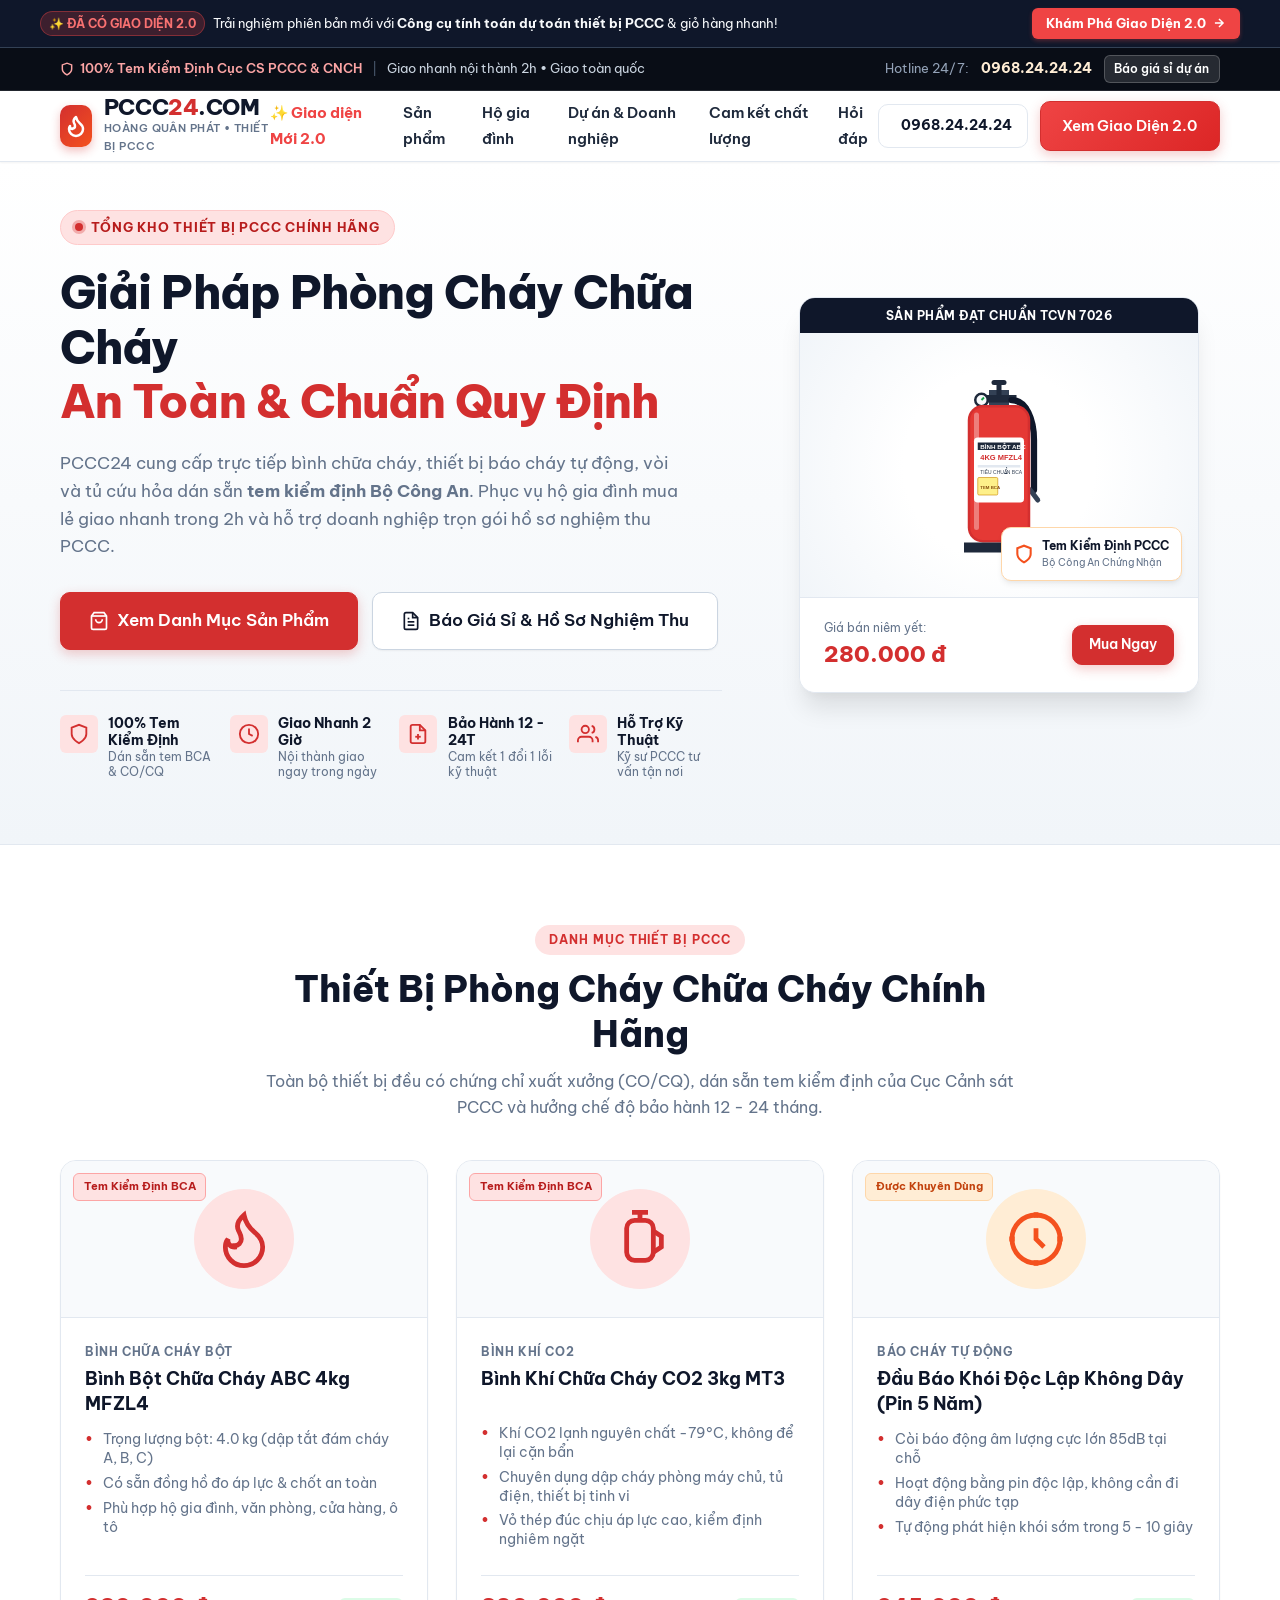
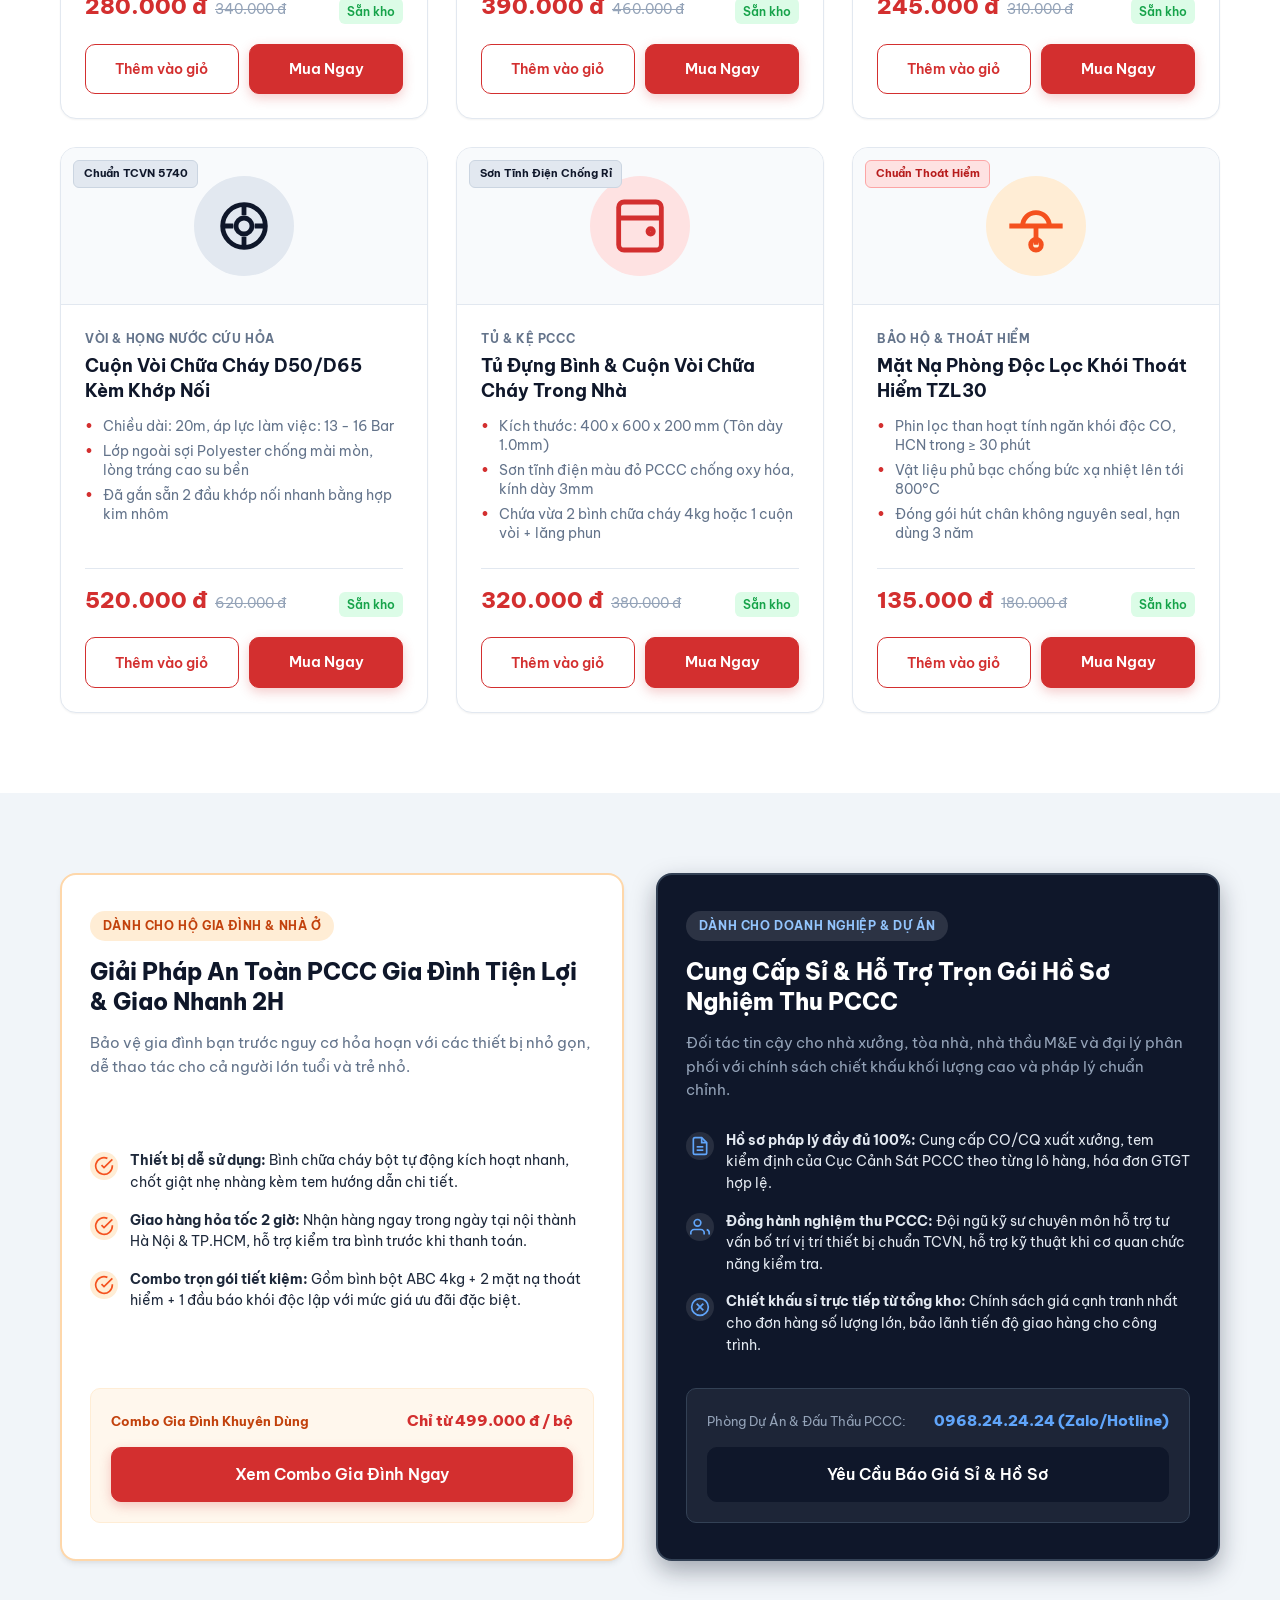
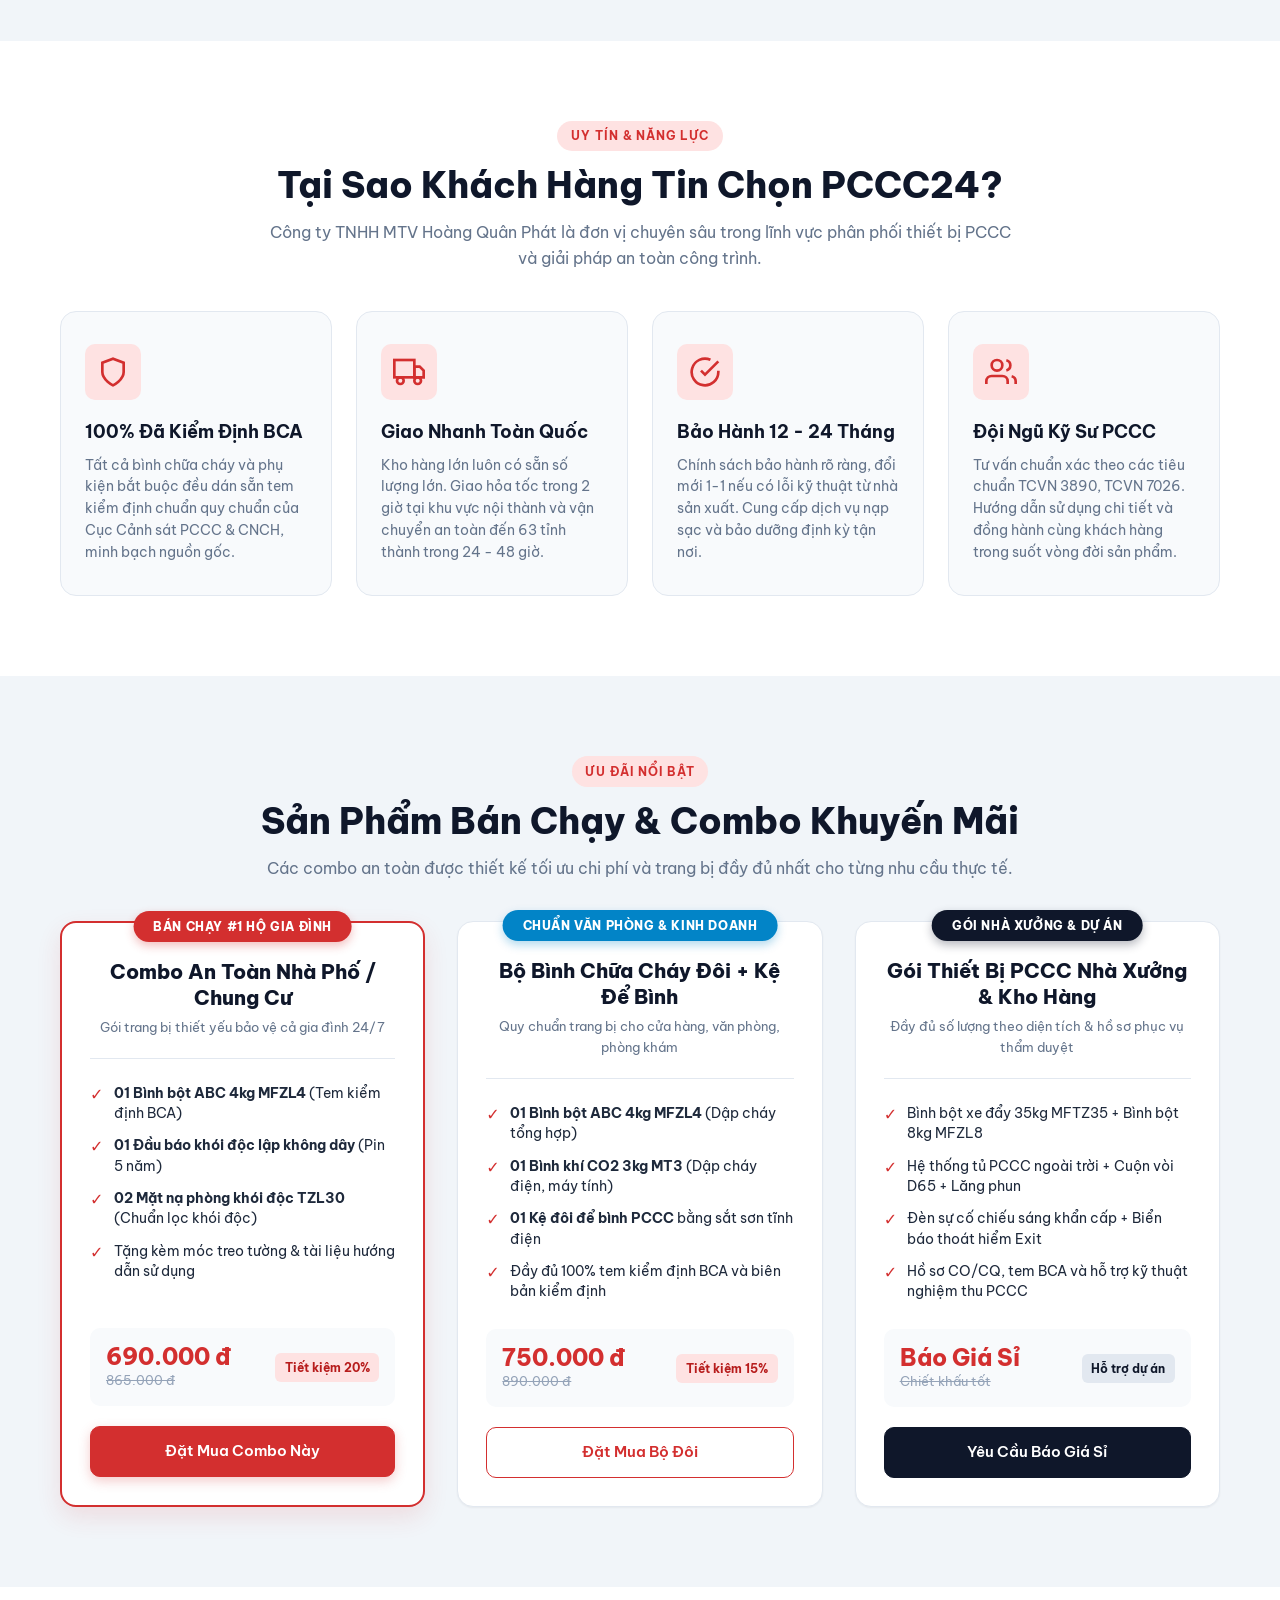
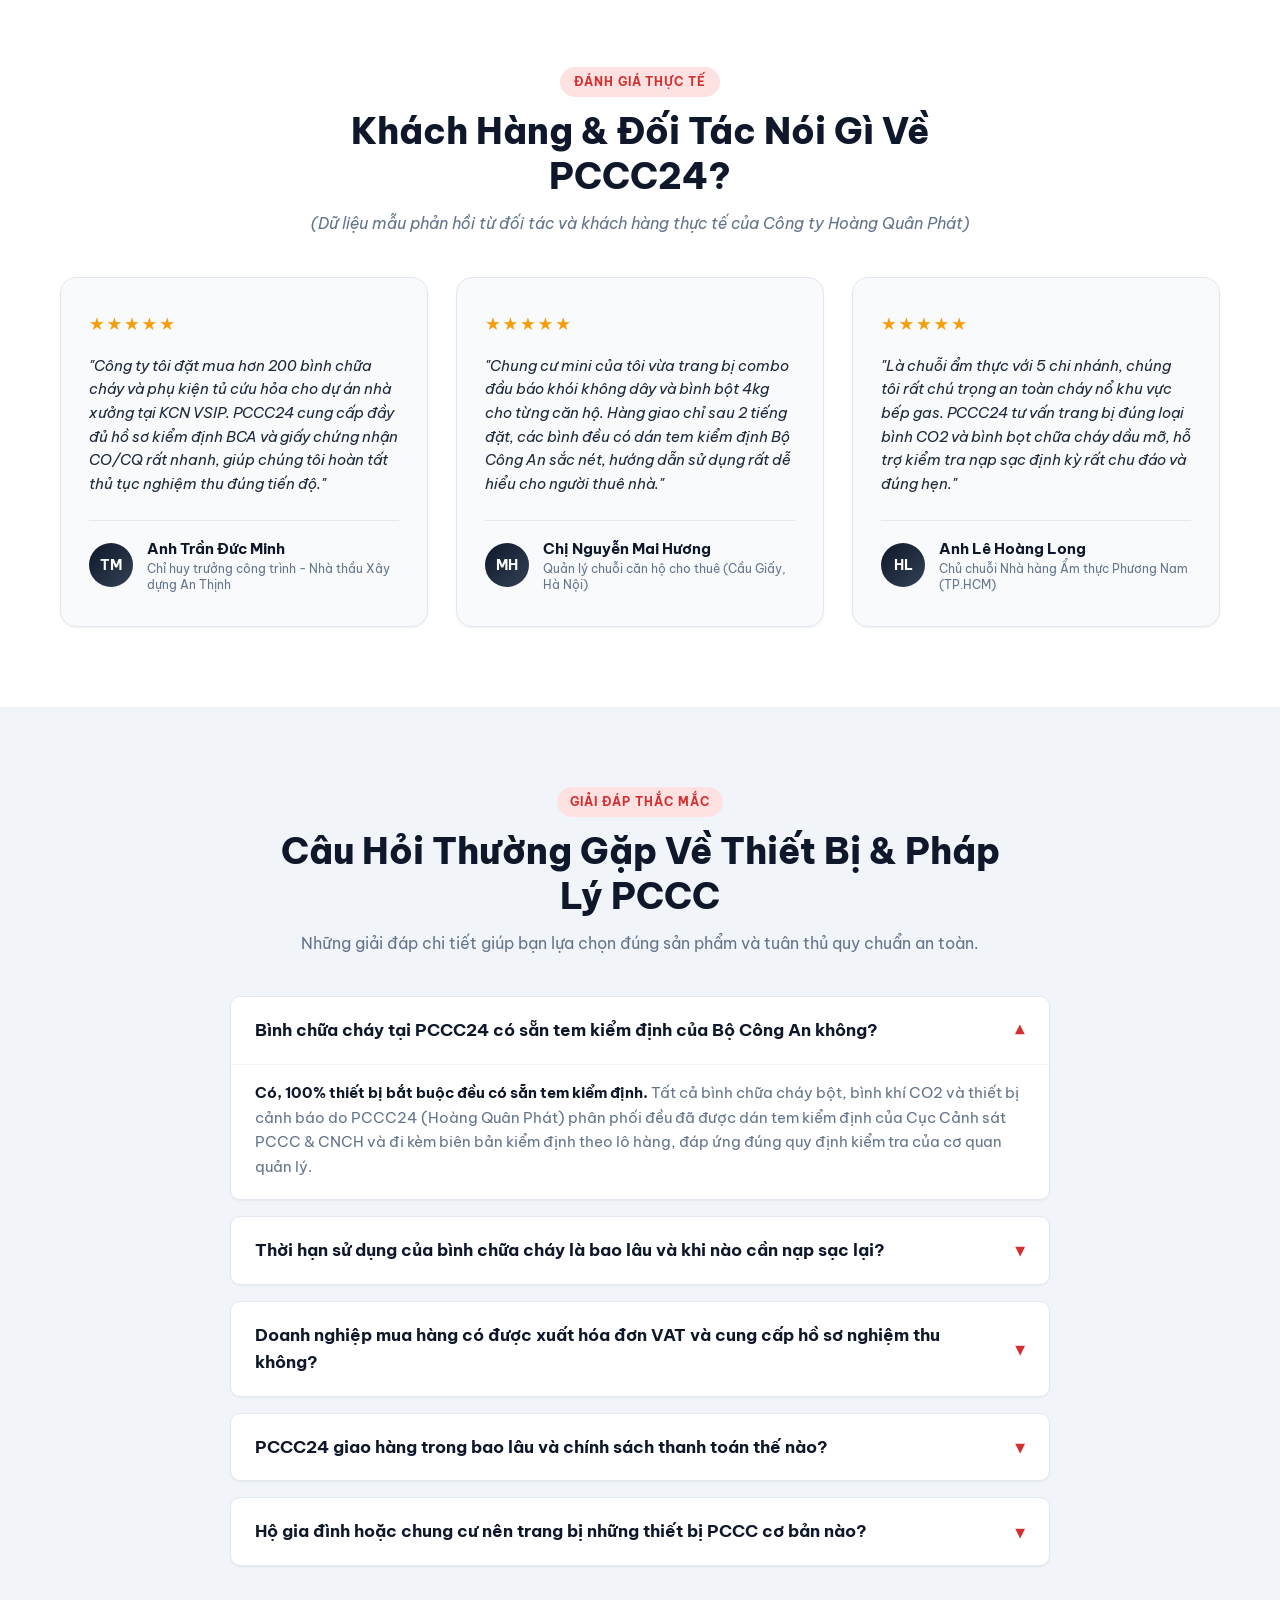
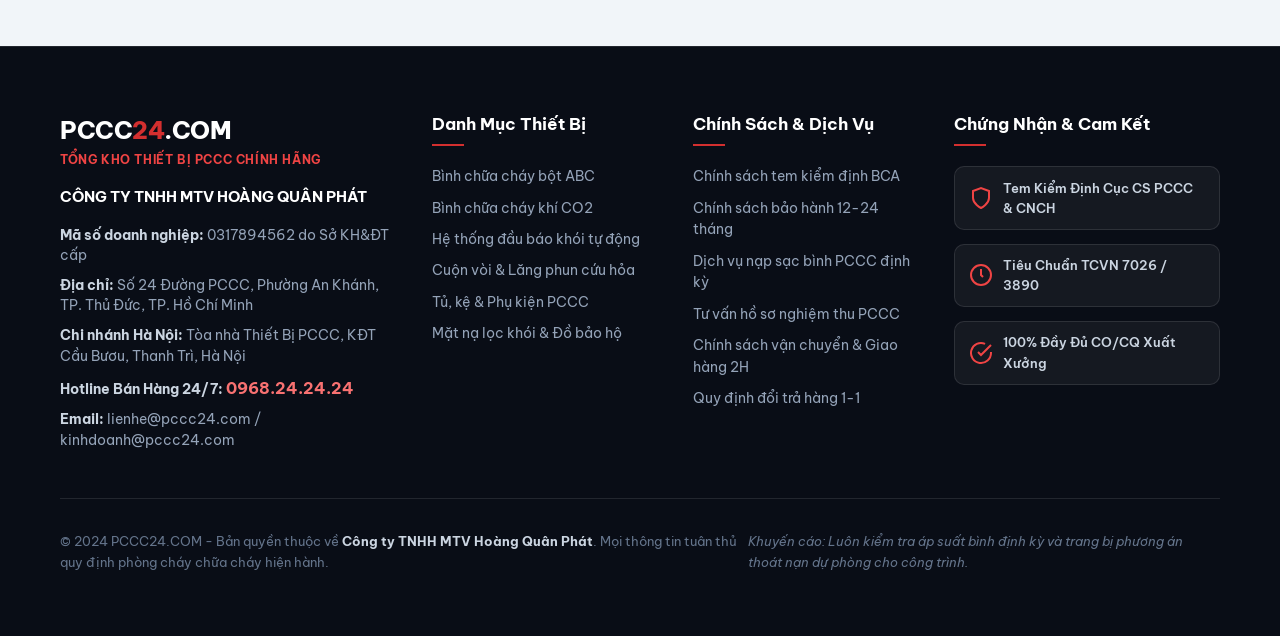
==== commit 0a5ec115: "feat: add landing-v2 modern interface with smart PCCC estimator and bidirectional links" ====
--- a/index.html
+++ b/index.html
@@ -12,6 +12,22 @@
 </head>
 <body>
 
+  <!-- Version Switcher Bar to Landing v2 -->
+  <div style="background: #0f172a; color: #f8fafc; font-size: 0.8125rem; padding: 8px 16px; border-bottom: 1px solid #334155; font-family: inherit;">
+    <div style="max-width: 1200px; margin: 0 auto; display: flex; align-items: center; justify-content: space-between; flex-wrap: wrap; gap: 8px;">
+      <div style="display: flex; align-items: center; gap: 8px;">
+        <span style="background: rgba(239, 68, 68, 0.2); color: #f87171; border: 1px solid rgba(239, 68, 68, 0.4); padding: 2px 8px; border-radius: 9999px; font-weight: 700; font-size: 0.75rem;">
+          ✨ ĐÃ CÓ GIAO DIỆN 2.0
+        </span>
+        <span>Trải nghiệm phiên bản mới với <strong>Công cụ tính toán dự toán thiết bị PCCC</strong> & giỏ hàng nhanh!</span>
+      </div>
+      <a href="landing-v2.html" style="background: #ef4444; color: #ffffff; padding: 5px 14px; border-radius: 6px; font-weight: 700; text-decoration: none; display: inline-flex; align-items: center; gap: 6px; transition: background 0.2s; box-shadow: 0 2px 4px rgba(239,68,68,0.3);">
+        <span>Khám Phá Giao Diện 2.0</span>
+        <svg width="14" height="14" viewBox="0 0 24 24" fill="none" stroke="currentColor" stroke-width="2.5"><path d="M5 12h14m-7-7l7 7-7 7"/></svg>
+      </a>
+    </div>
+  </div>
+
   <!-- Top Announcement / Hotline Bar -->
   <div class="top-announcement-bar">
     <div class="container top-bar-content">
@@ -48,6 +64,7 @@
 
       <nav class="main-nav">
         <ul class="nav-menu">
+          <li><a href="landing-v2.html" class="nav-link" style="color: #ef4444; font-weight: 700;">✨ Giao diện Mới 2.0</a></li>
           <li><a href="#products" class="nav-link">Sản phẩm</a></li>
           <li><a href="#for-household" class="nav-link">Hộ gia đình</a></li>
           <li><a href="#for-business" class="nav-link">Dự án & Doanh nghiệp</a></li>
@@ -61,8 +78,8 @@
           <svg width="18" height="18" viewBox="0 0 24 24" fill="none" stroke="currentColor" stroke-width="2"><path d="M22 16.92v3a2 2 0 0 1-2.18 2 19.79 19.79 0 0 1-8.63-3.07 19.5 19.5 0 0 1-6-6 19.79 19.79 0 0 1-3.07-8.67A2 2 0 0 1 4.11 2h3a2 2 0 0 1 2 1.72 12.84 12.84 0 0 0 .7 2.81 2 2 0 0 1-.45 2.11L8.09 9.91a16 16 0 0 0 6 6l1.27-1.27a2 2 0 0 1 2.11-.45 12.84 12.84 0 0 0 2.81.7A2 2 0 0 1 22 16.92z"/></svg>
           <span>0968.24.24.24</span>
         </a>
-        <a href="#products" class="btn btn-primary btn-header-cta">
-          Đặt Hàng Ngay
+        <a href="landing-v2.html" class="btn btn-primary btn-header-cta" style="background: linear-gradient(135deg, #ef4444, #dc2626);">
+          Xem Giao Diện 2.0
         </a>
       </div>
     </div>
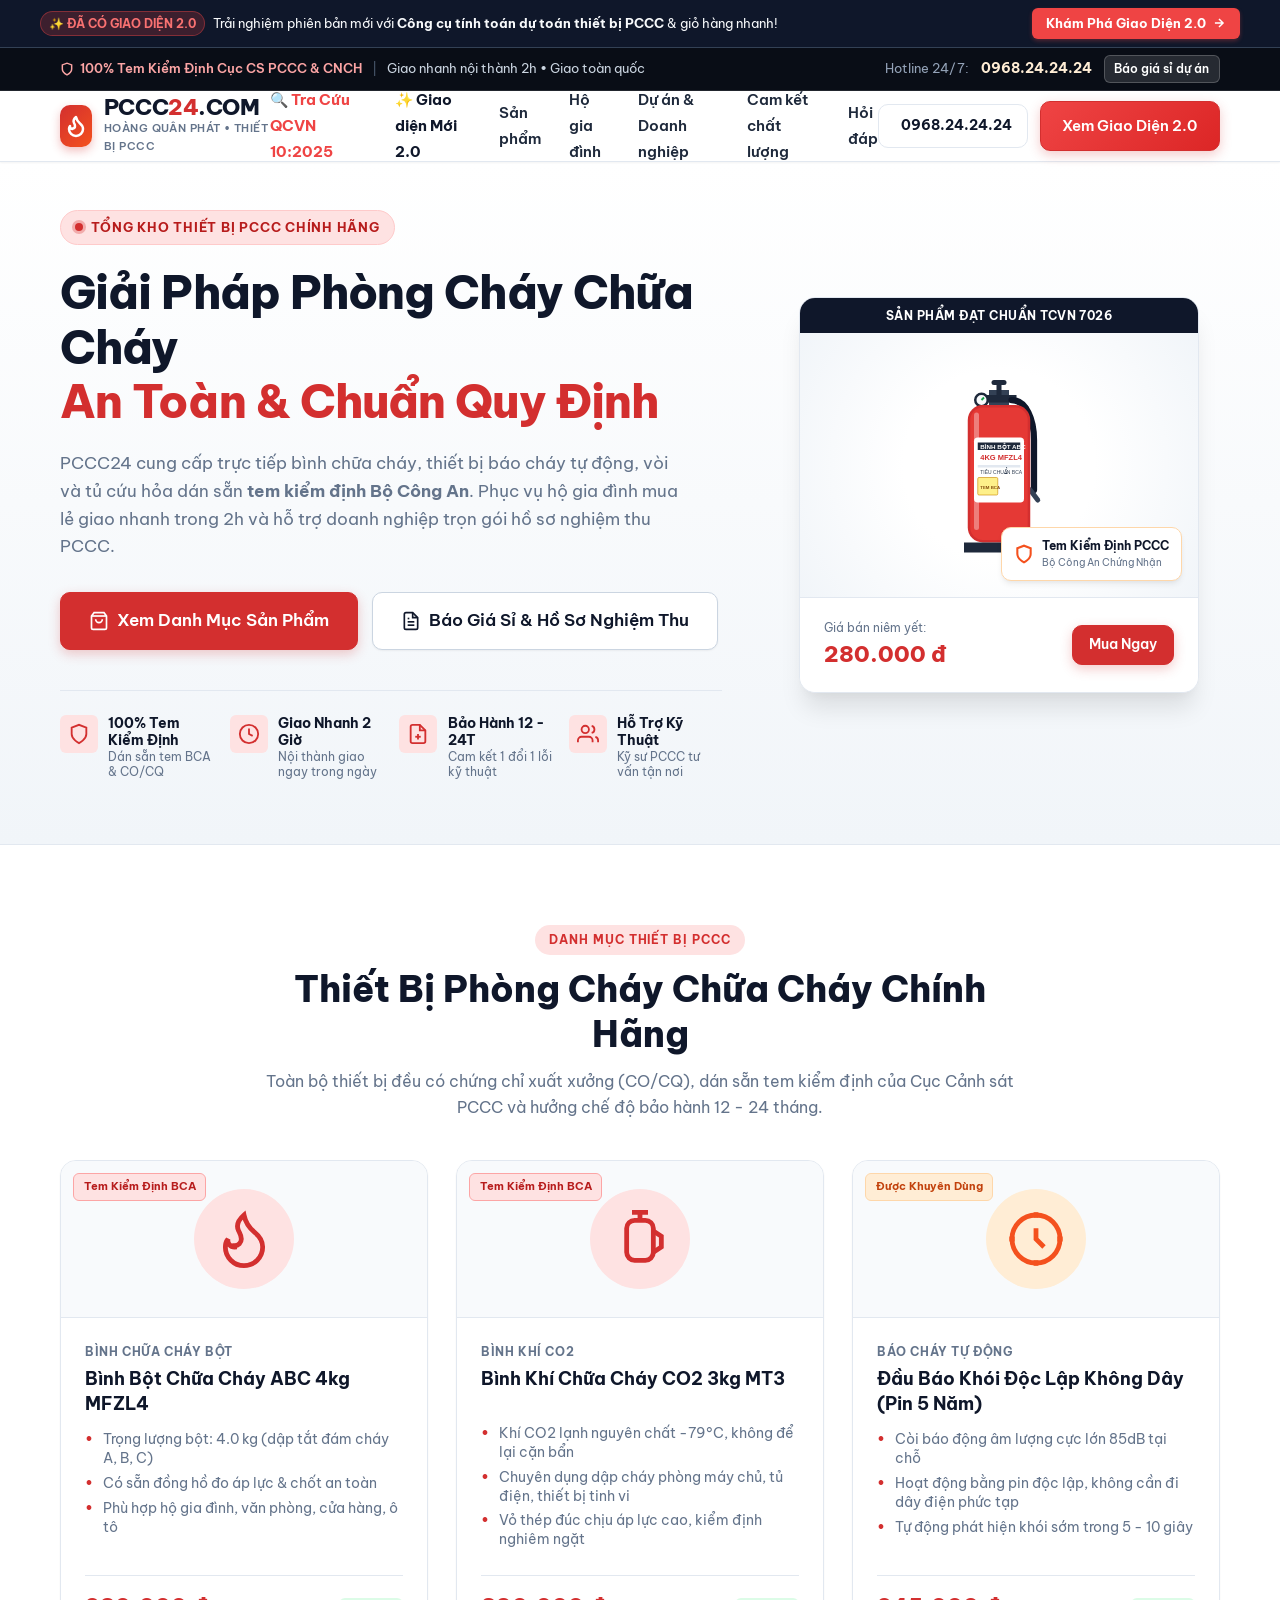
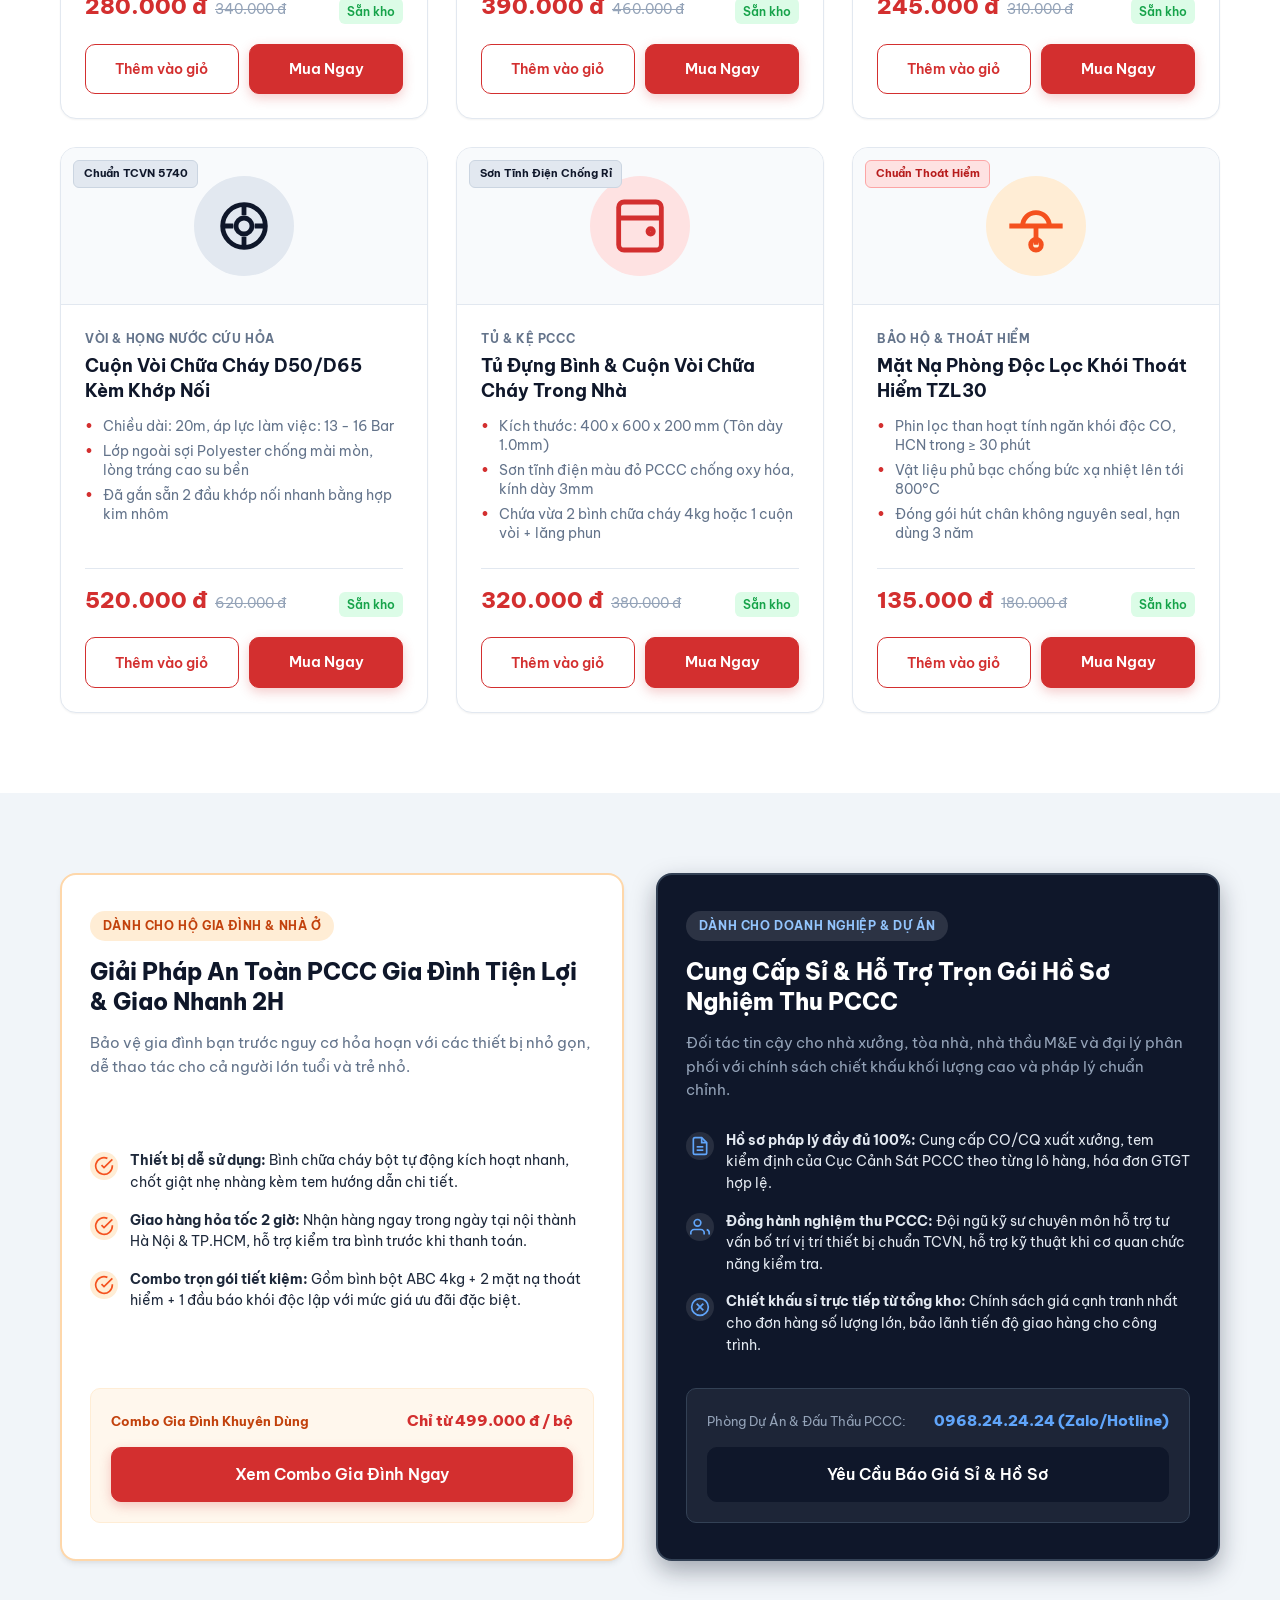
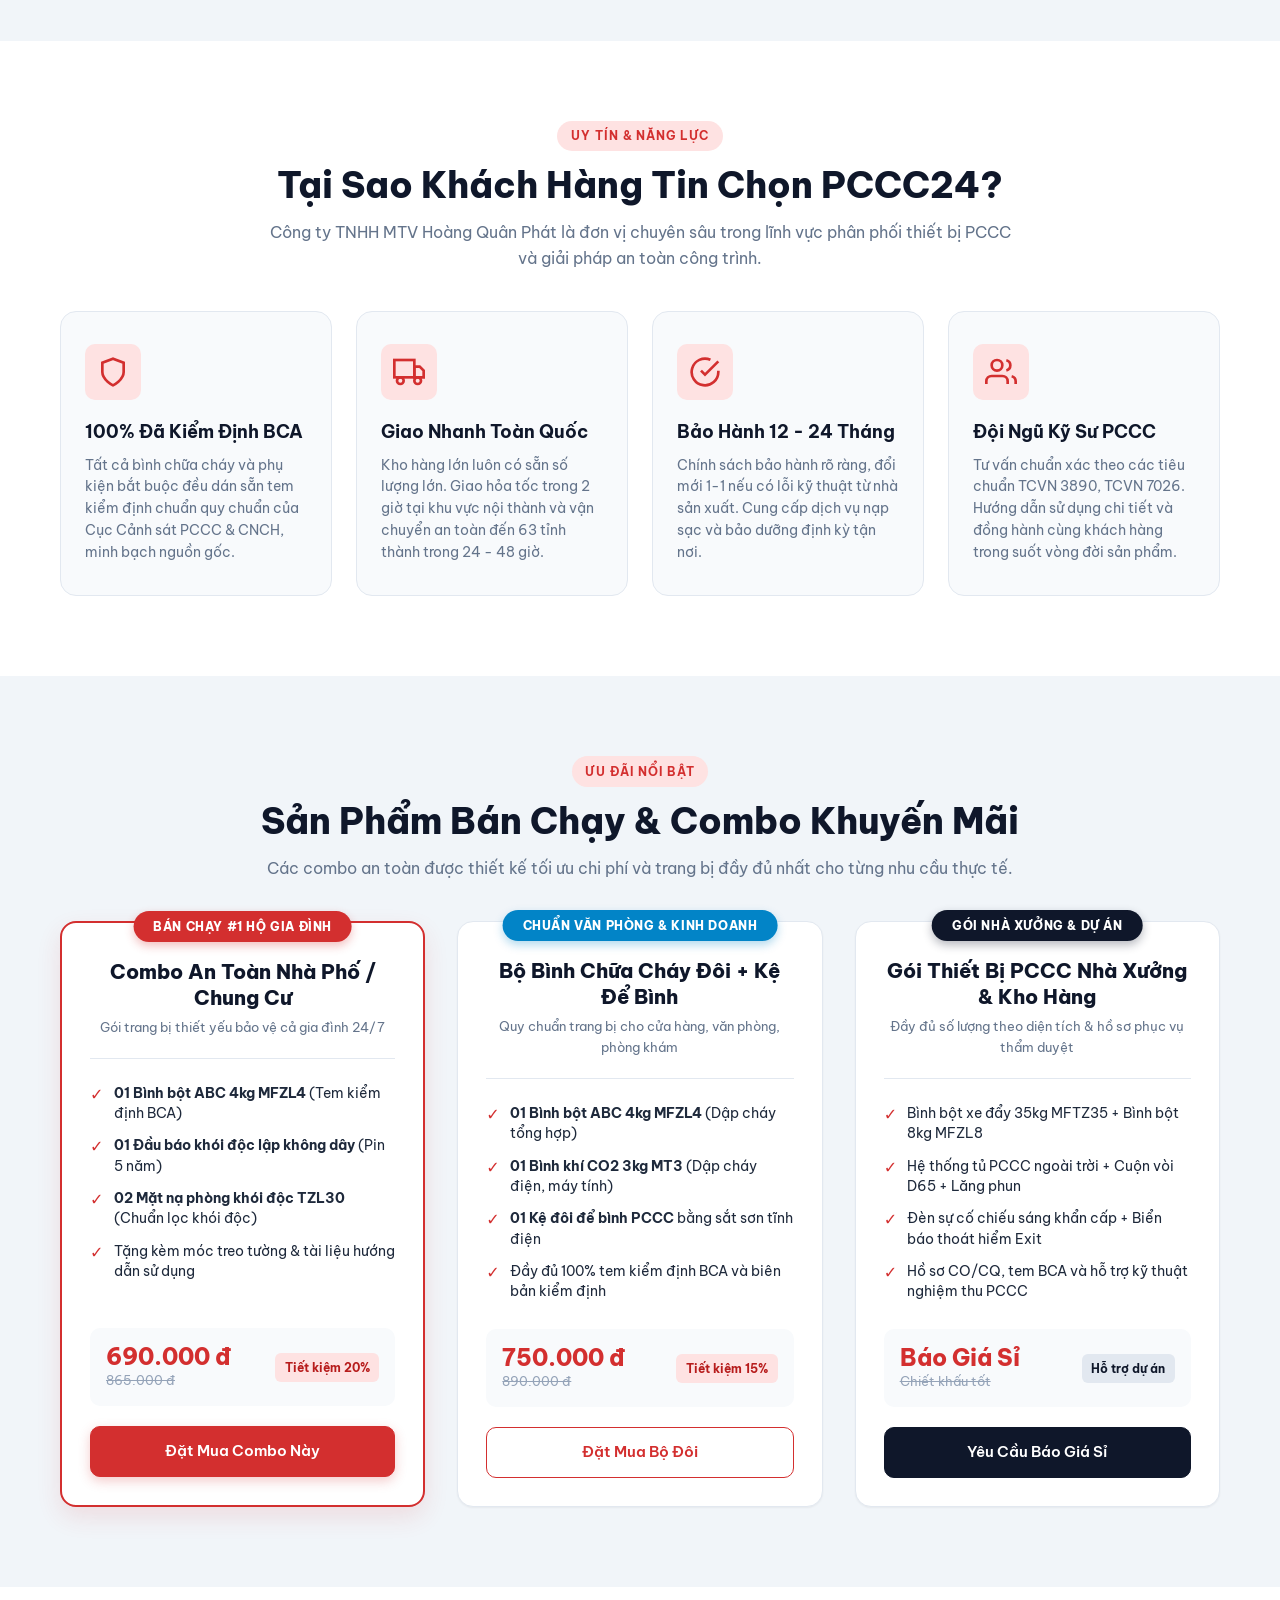
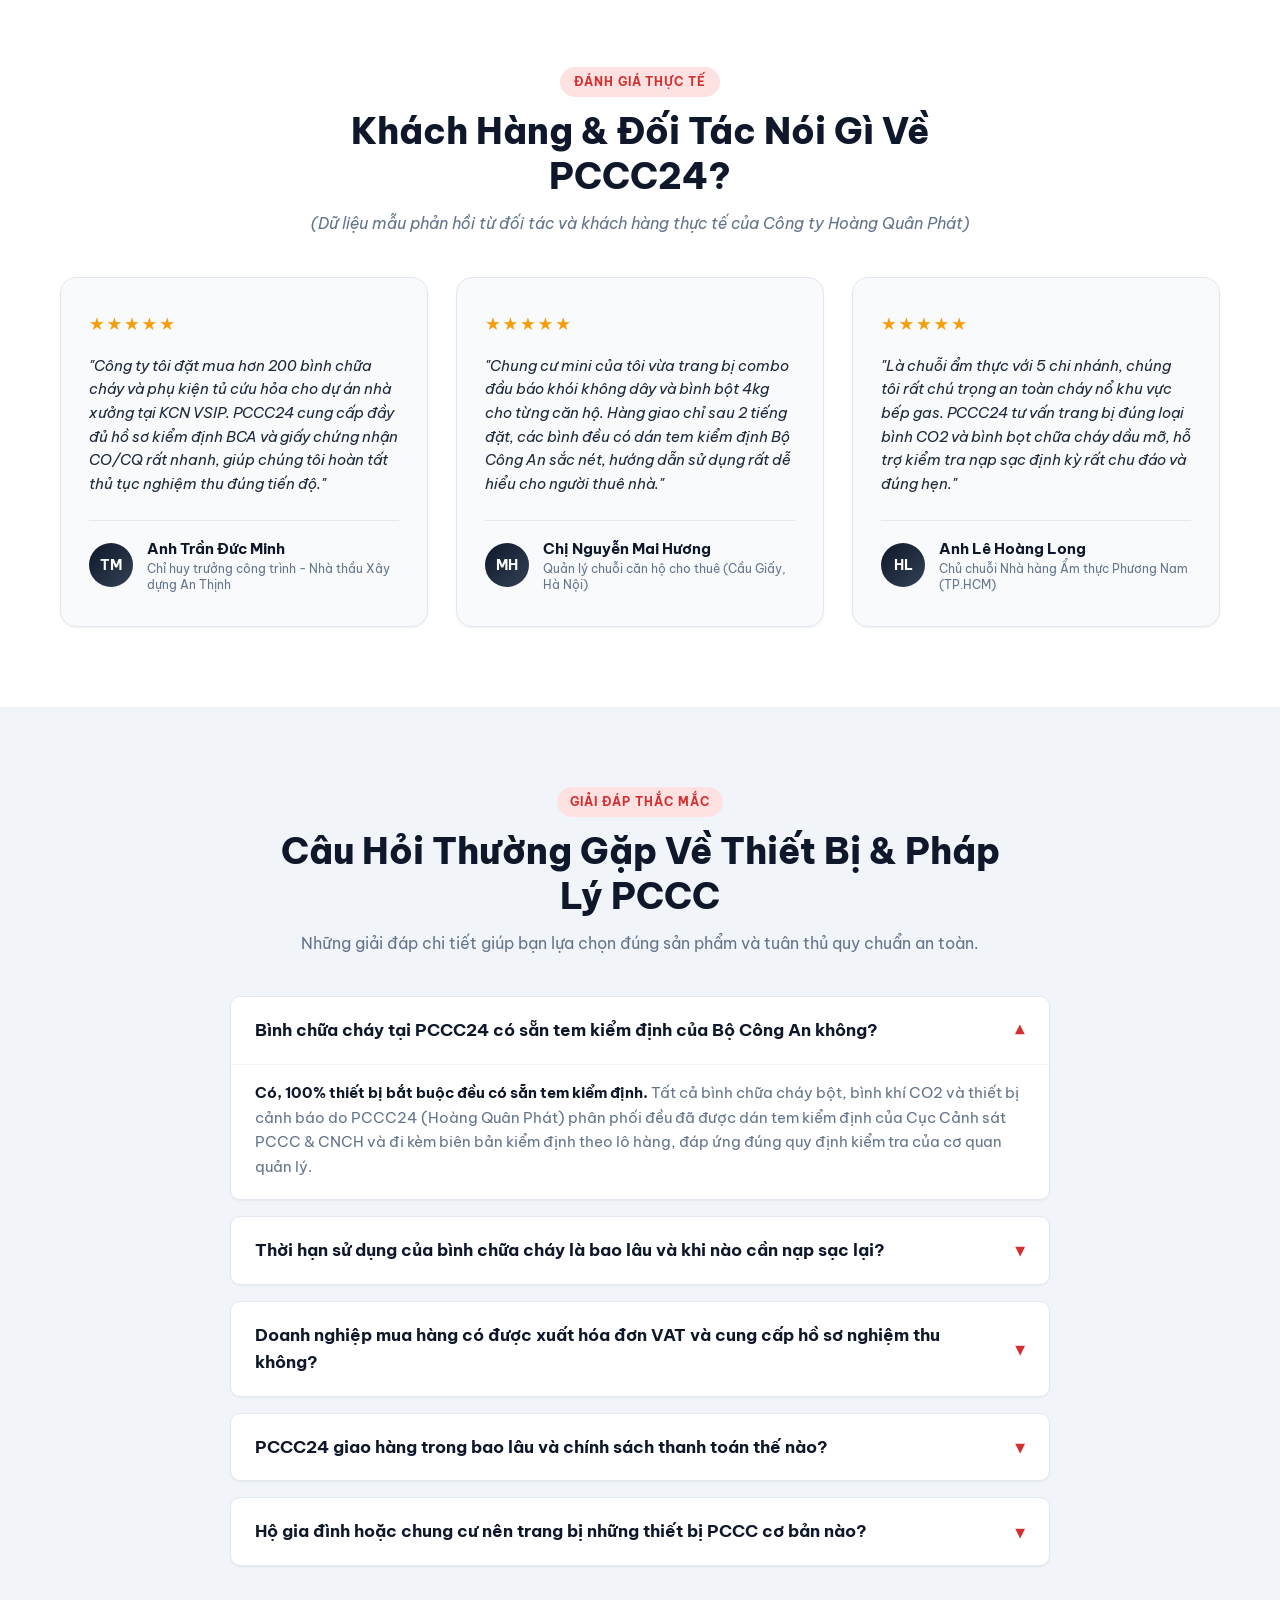
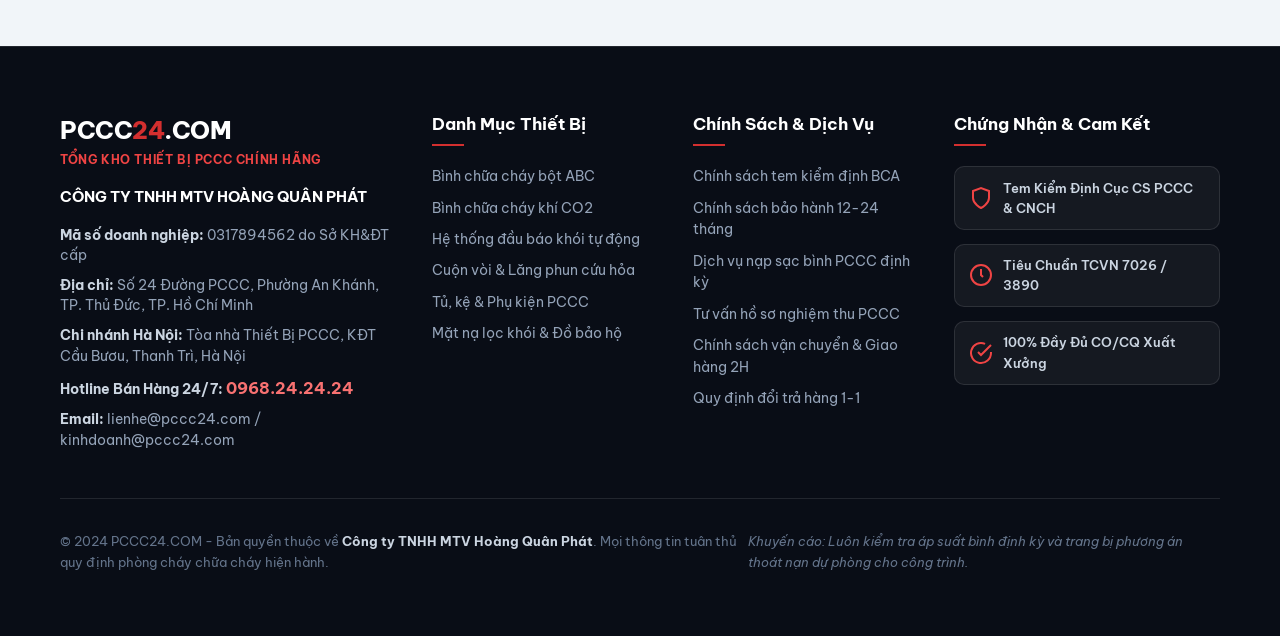
==== commit 26a627dd: "feat: integrate PCCC technical screening engine & water-114 regulation explorer into landing-v2" ====
--- a/index.html
+++ b/index.html
@@ -64,7 +64,8 @@
 
       <nav class="main-nav">
         <ul class="nav-menu">
-          <li><a href="landing-v2.html" class="nav-link" style="color: #ef4444; font-weight: 700;">✨ Giao diện Mới 2.0</a></li>
+          <li><a href="landing-v2.html#tra-cuu-pccc" class="nav-link" style="color: #ef4444; font-weight: 700;">🔍 Tra Cứu QCVN 10:2025</a></li>
+          <li><a href="landing-v2.html" class="nav-link" style="color: #0f172a; font-weight: 700;">✨ Giao diện Mới 2.0</a></li>
           <li><a href="#products" class="nav-link">Sản phẩm</a></li>
           <li><a href="#for-household" class="nav-link">Hộ gia đình</a></li>
           <li><a href="#for-business" class="nav-link">Dự án & Doanh nghiệp</a></li>
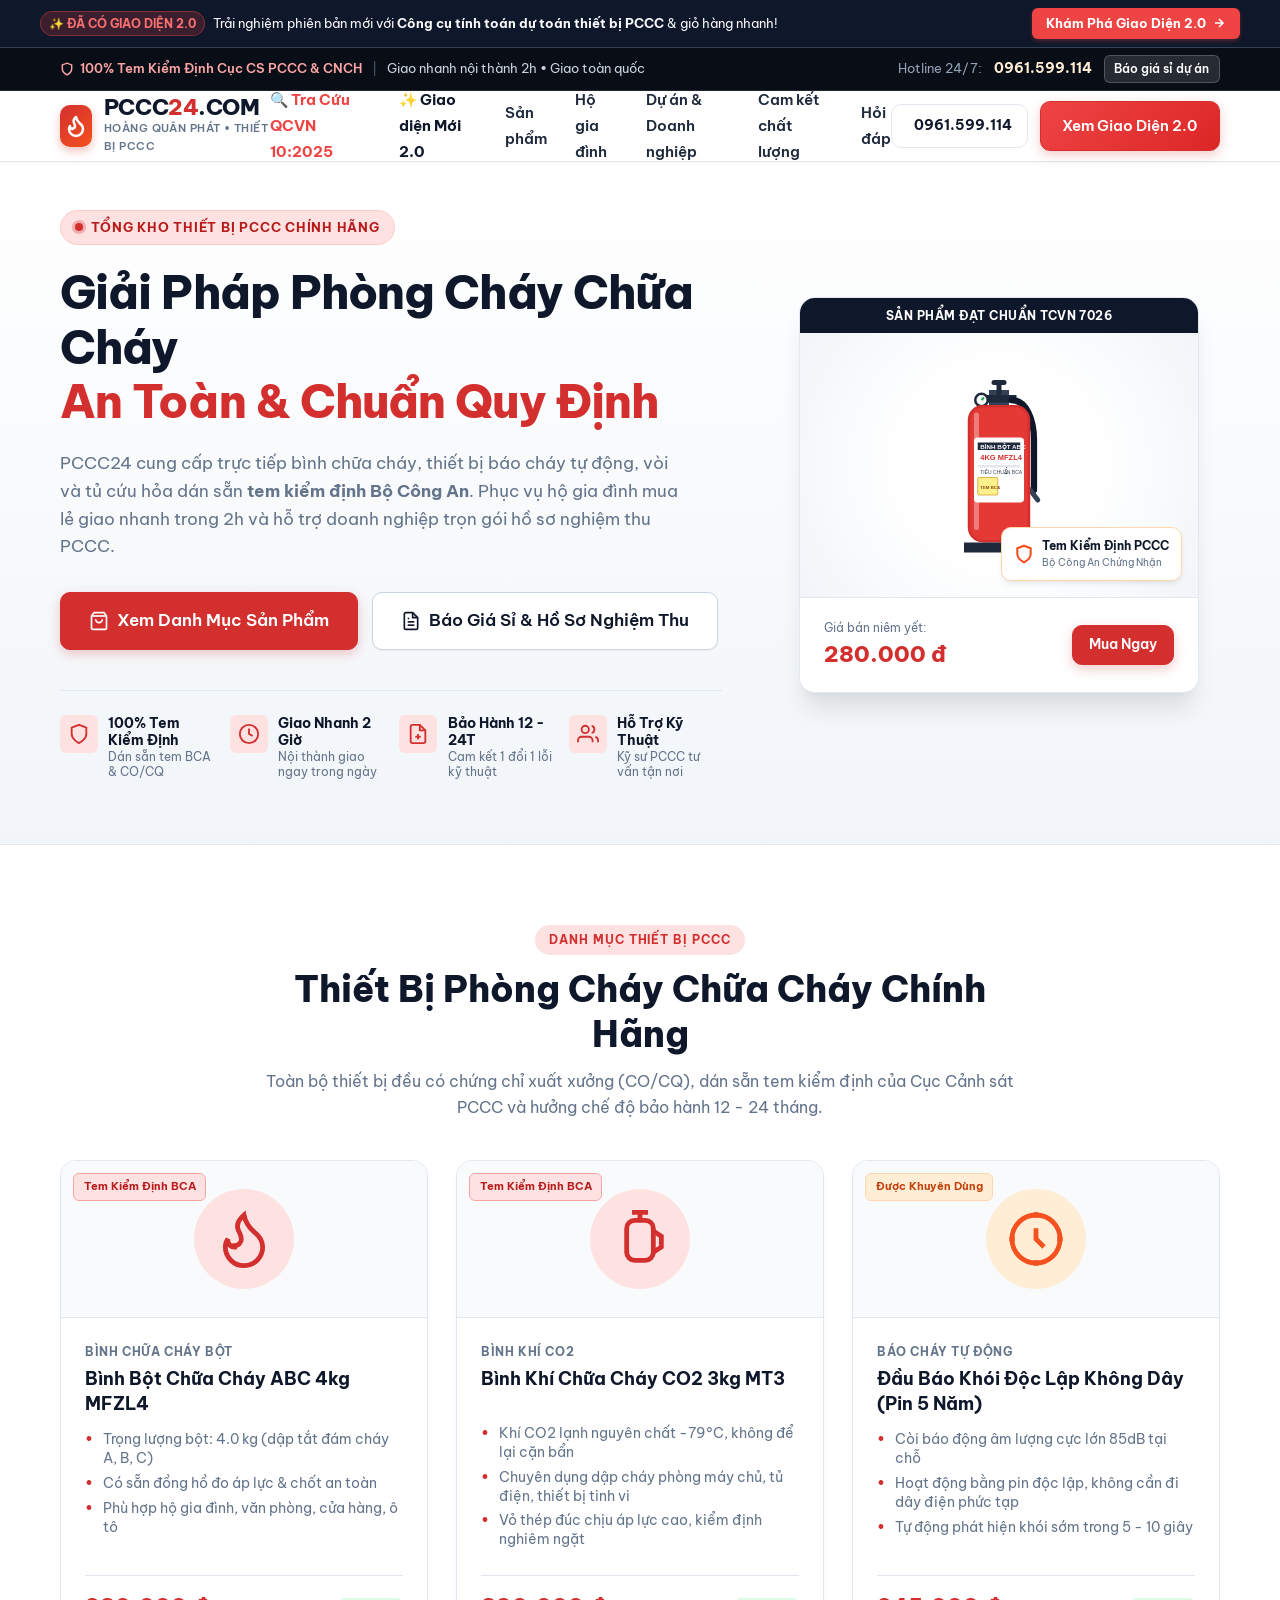
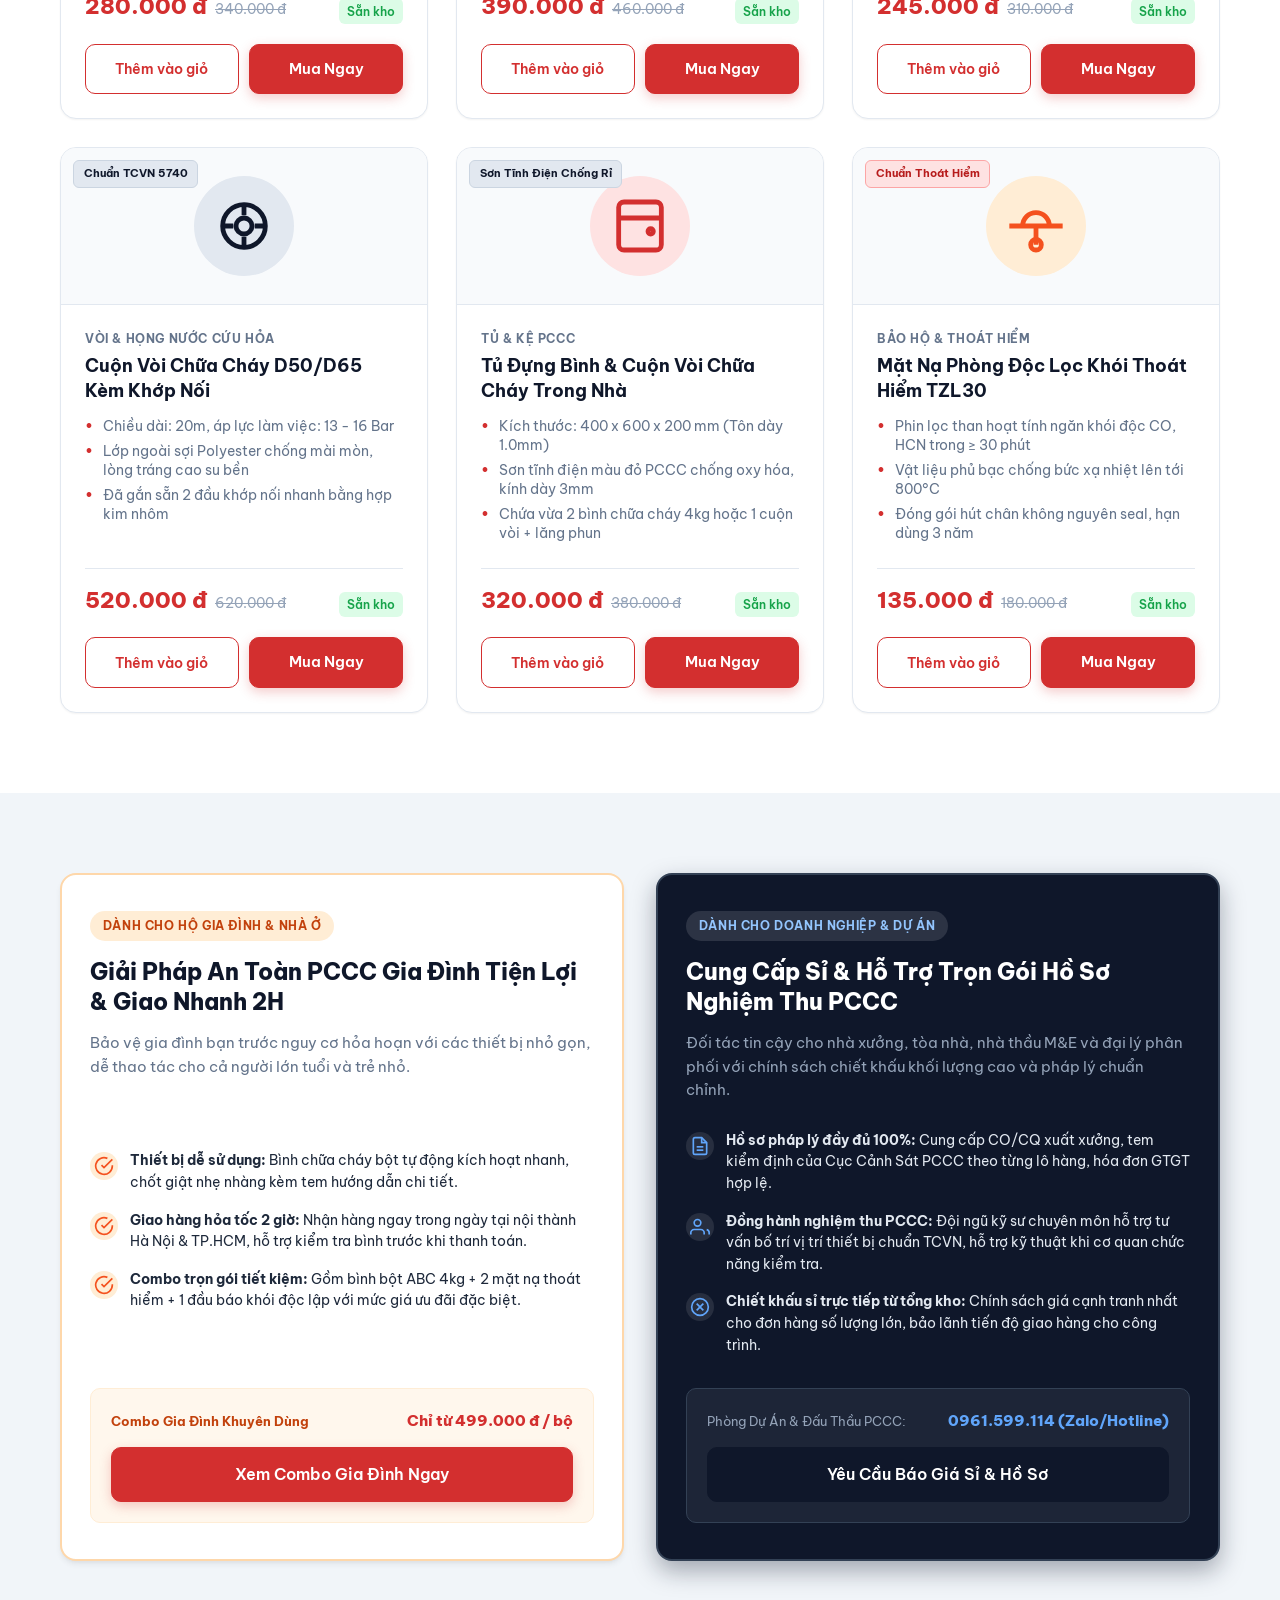
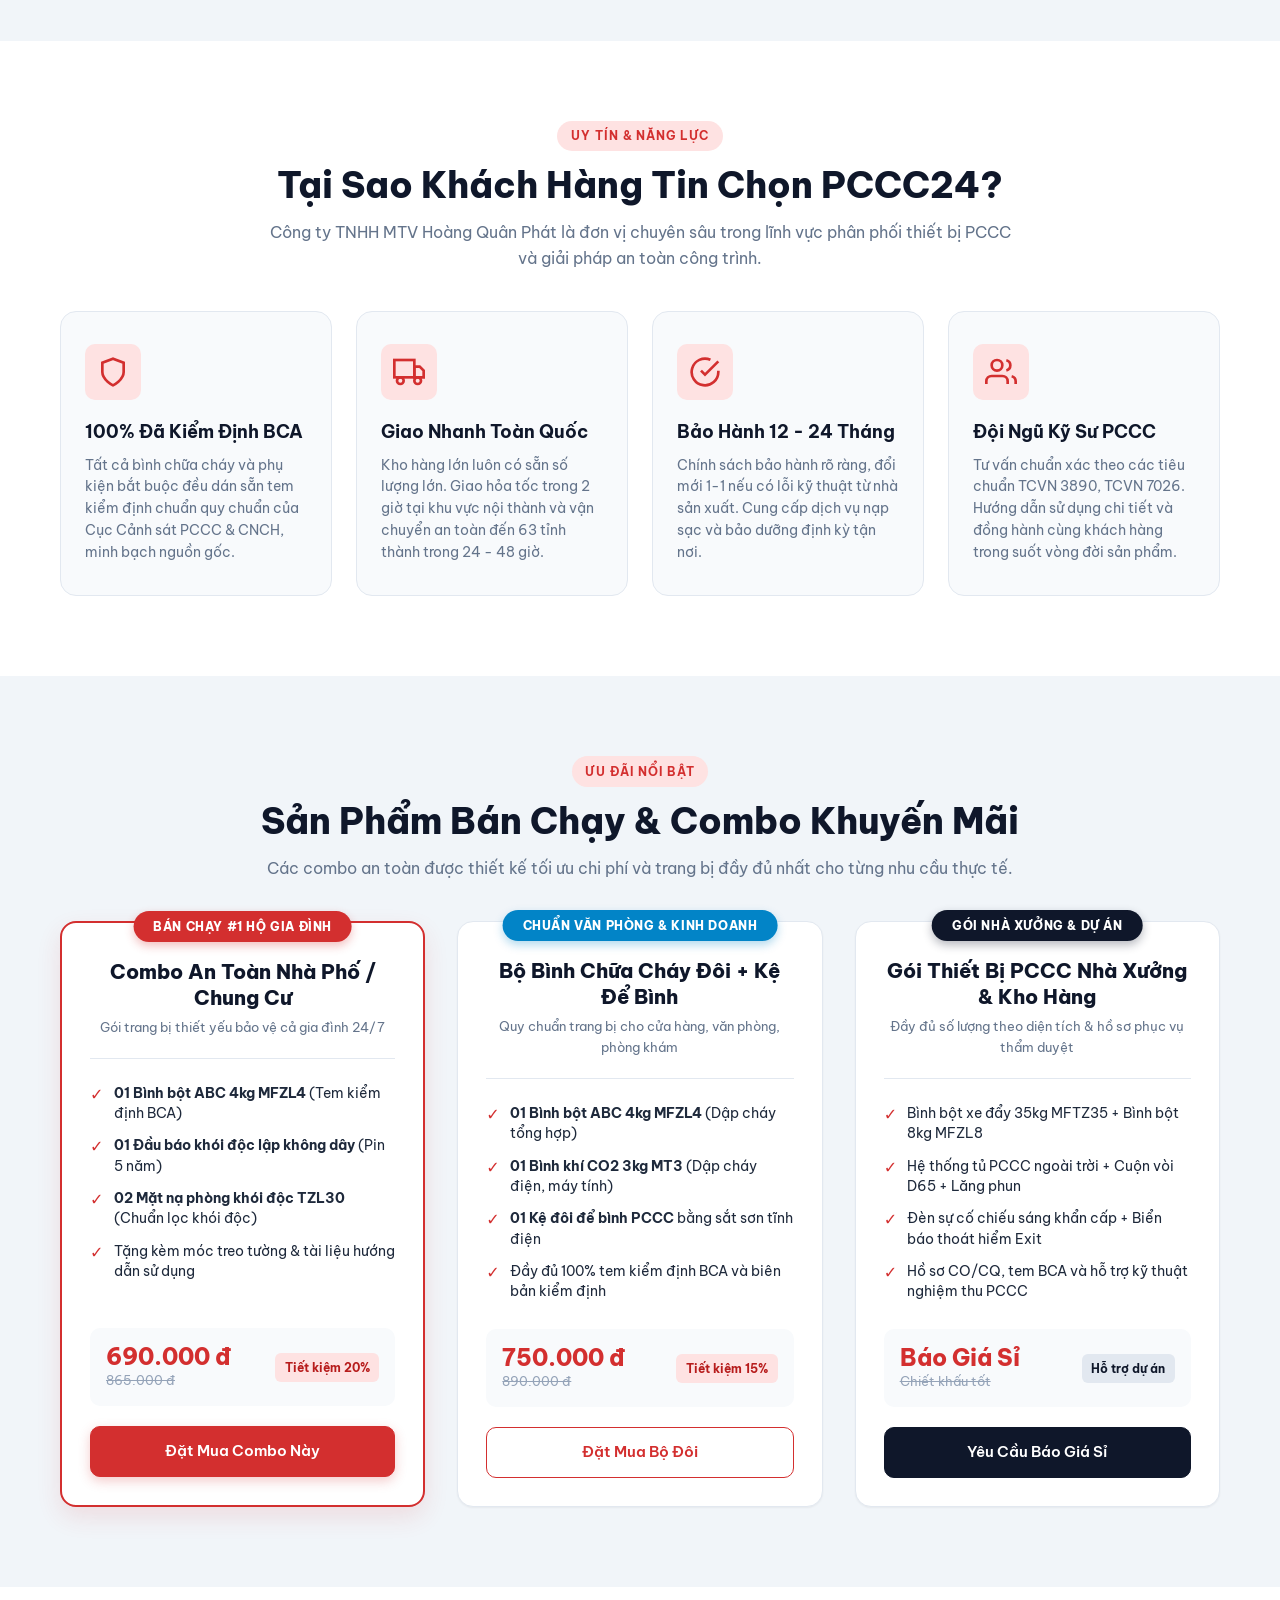
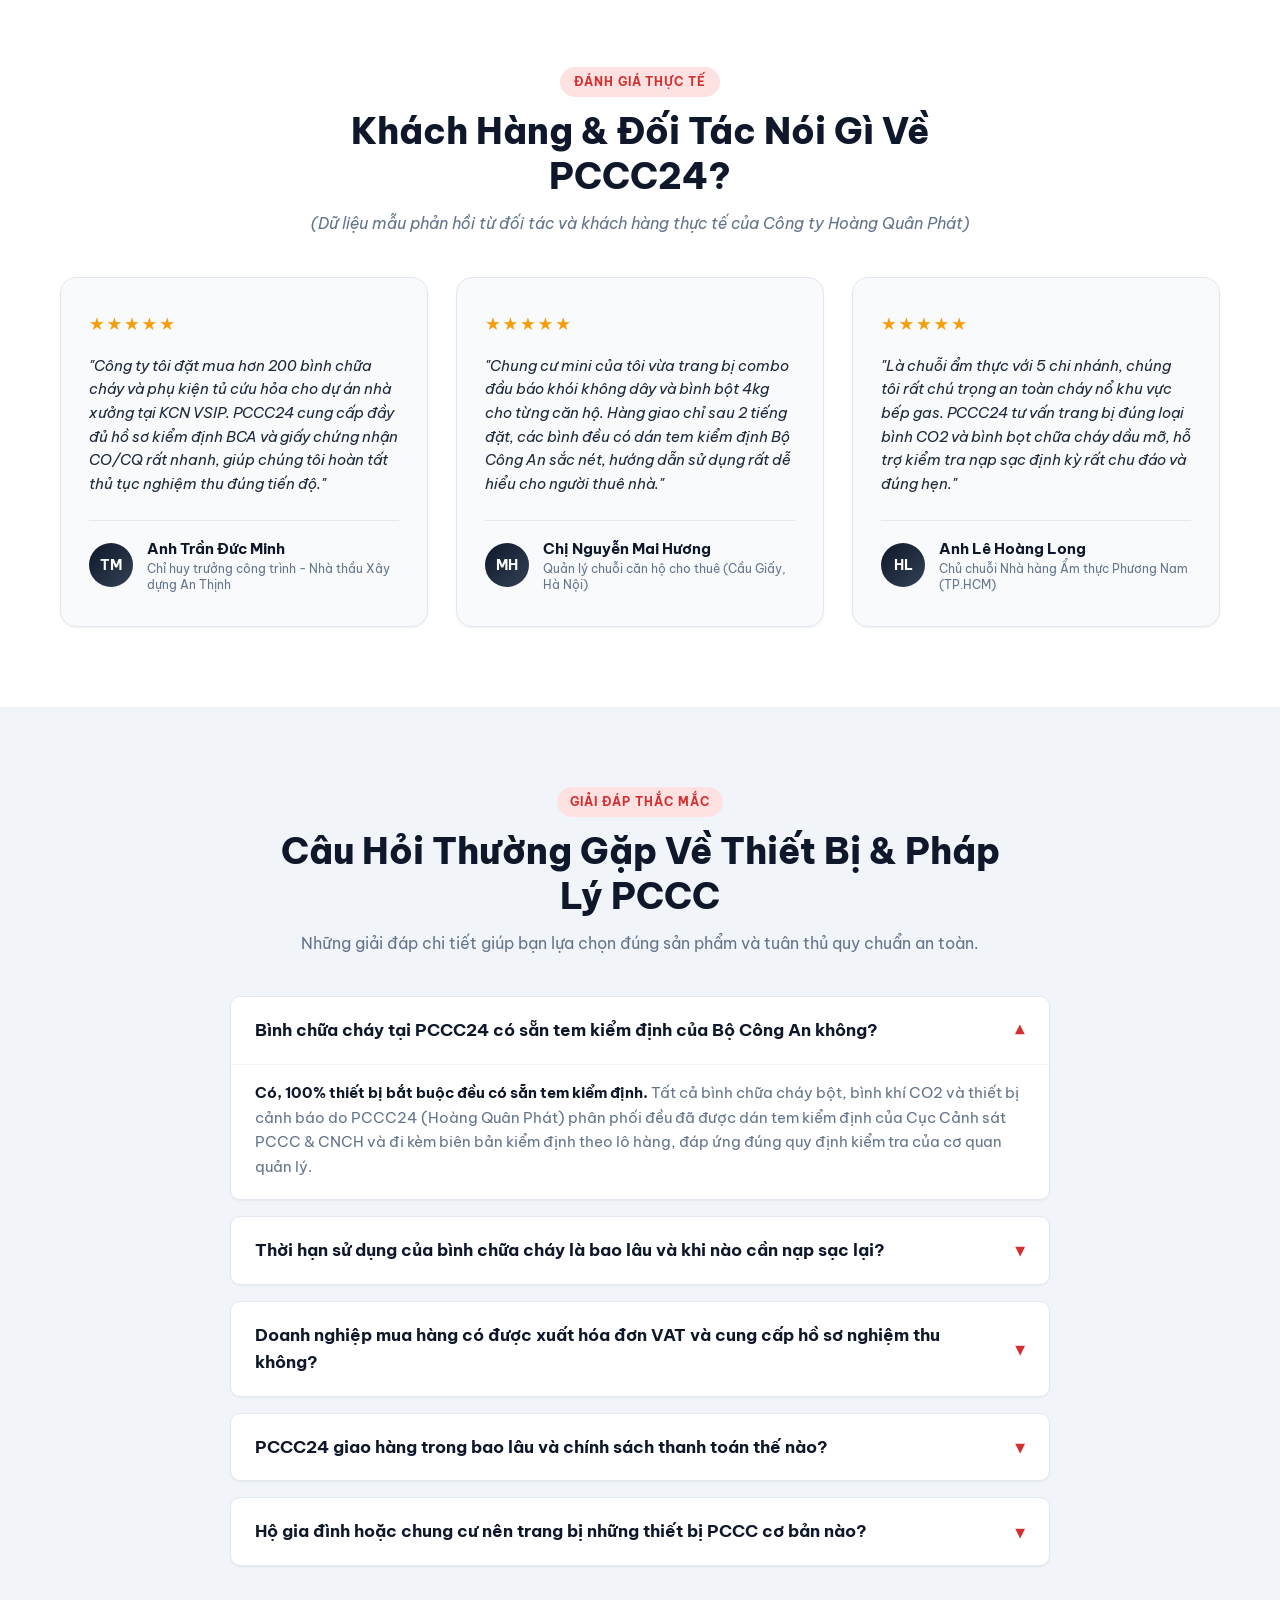
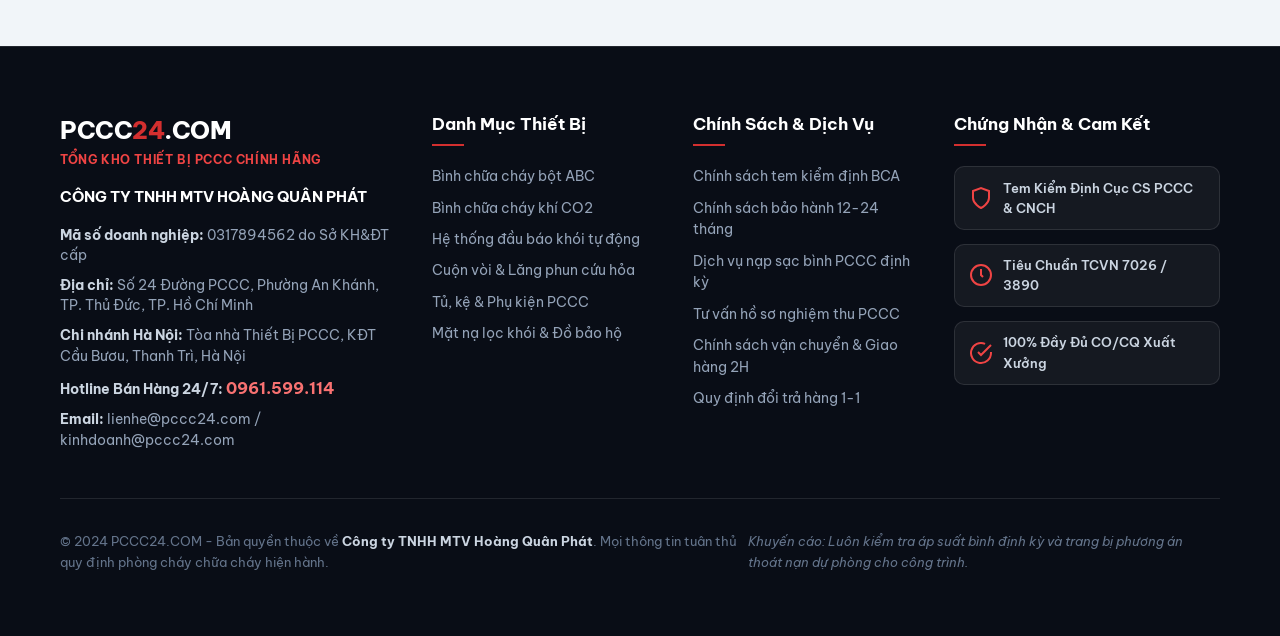
==== commit 9ca89a6c: "chore: update all hotline phone numbers to 0961599114 (0961.599.114)" ====
--- a/index.html
+++ b/index.html
@@ -1,4 +1,4 @@
-<!DOCTYPE html>
+﻿<!DOCTYPE html>
 <html lang="vi">
 <head>
   <meta charset="UTF-8">
@@ -41,7 +41,7 @@
       </div>
       <div class="top-bar-right">
         <span class="hotline-label">Hotline 24/7:</span>
-        <a href="tel:0968242424" class="top-bar-phone">0968.24.24.24</a>
+        <a href="tel:0961599114" class="top-bar-phone">0961.599.114</a>
         <a href="#for-business" class="top-bar-quote-btn">Báo giá sỉ dự án</a>
       </div>
     </div>
@@ -75,9 +75,9 @@
       </nav>
 
       <div class="header-actions">
-        <a href="tel:0968242424" class="btn btn-outline-call">
+        <a href="tel:0961599114" class="btn btn-outline-call">
           <svg width="18" height="18" viewBox="0 0 24 24" fill="none" stroke="currentColor" stroke-width="2"><path d="M22 16.92v3a2 2 0 0 1-2.18 2 19.79 19.79 0 0 1-8.63-3.07 19.5 19.5 0 0 1-6-6 19.79 19.79 0 0 1-3.07-8.67A2 2 0 0 1 4.11 2h3a2 2 0 0 1 2 1.72 12.84 12.84 0 0 0 .7 2.81 2 2 0 0 1-.45 2.11L8.09 9.91a16 16 0 0 0 6 6l1.27-1.27a2 2 0 0 1 2.11-.45 12.84 12.84 0 0 0 2.81.7A2 2 0 0 1 22 16.92z"/></svg>
-          <span>0968.24.24.24</span>
+          <span>0961.599.114</span>
         </a>
         <a href="landing-v2.html" class="btn btn-primary btn-header-cta" style="background: linear-gradient(135deg, #ef4444, #dc2626);">
           Xem Giao Diện 2.0
@@ -265,7 +265,7 @@
             </div>
             <div class="product-actions">
               <button class="btn btn-outline btn-block btn-cart" onclick="alert('Đã thêm Bình bột ABC 4kg vào đơn đặt hàng. Nhân viên PCCC24 sẽ liên hệ xác nhận!')">Thêm vào giỏ</button>
-              <a href="tel:0968242424" class="btn btn-primary btn-block">Mua Ngay</a>
+              <a href="tel:0961599114" class="btn btn-primary btn-block">Mua Ngay</a>
             </div>
           </div>
         </article>
@@ -300,7 +300,7 @@
             </div>
             <div class="product-actions">
               <button class="btn btn-outline btn-block btn-cart" onclick="alert('Đã thêm Bình khí CO2 3kg vào đơn đặt hàng. Nhân viên PCCC24 sẽ liên hệ xác nhận!')">Thêm vào giỏ</button>
-              <a href="tel:0968242424" class="btn btn-primary btn-block">Mua Ngay</a>
+              <a href="tel:0961599114" class="btn btn-primary btn-block">Mua Ngay</a>
             </div>
           </div>
         </article>
@@ -336,7 +336,7 @@
             </div>
             <div class="product-actions">
               <button class="btn btn-outline btn-block btn-cart" onclick="alert('Đã thêm Đầu báo khói không dây vào đơn đặt hàng. Nhân viên PCCC24 sẽ liên hệ xác nhận!')">Thêm vào giỏ</button>
-              <a href="tel:0968242424" class="btn btn-primary btn-block">Mua Ngay</a>
+              <a href="tel:0961599114" class="btn btn-primary btn-block">Mua Ngay</a>
             </div>
           </div>
         </article>
@@ -372,7 +372,7 @@
             </div>
             <div class="product-actions">
               <button class="btn btn-outline btn-block btn-cart" onclick="alert('Đã thêm Cuộn vòi D50 vào đơn đặt hàng. Nhân viên PCCC24 sẽ liên hệ xác nhận!')">Thêm vào giỏ</button>
-              <a href="tel:0968242424" class="btn btn-primary btn-block">Mua Ngay</a>
+              <a href="tel:0961599114" class="btn btn-primary btn-block">Mua Ngay</a>
             </div>
           </div>
         </article>
@@ -408,7 +408,7 @@
             </div>
             <div class="product-actions">
               <button class="btn btn-outline btn-block btn-cart" onclick="alert('Đã thêm Tủ chữa cháy vào đơn đặt hàng. Nhân viên PCCC24 sẽ liên hệ xác nhận!')">Thêm vào giỏ</button>
-              <a href="tel:0968242424" class="btn btn-primary btn-block">Mua Ngay</a>
+              <a href="tel:0961599114" class="btn btn-primary btn-block">Mua Ngay</a>
             </div>
           </div>
         </article>
@@ -443,7 +443,7 @@
             </div>
             <div class="product-actions">
               <button class="btn btn-outline btn-block btn-cart" onclick="alert('Đã thêm Mặt nạ phòng độc TZL30 vào đơn đặt hàng. Nhân viên PCCC24 sẽ liên hệ xác nhận!')">Thêm vào giỏ</button>
-              <a href="tel:0968242424" class="btn btn-primary btn-block">Mua Ngay</a>
+              <a href="tel:0961599114" class="btn btn-primary btn-block">Mua Ngay</a>
             </div>
           </div>
         </article>
@@ -546,9 +546,9 @@
         <div class="audience-action-box b2b-action-box">
           <div class="b2b-contact-info">
             <span class="b2b-label">Phòng Dự Án & Đấu Thầu PCCC:</span>
-            <span class="b2b-hotline">0968.24.24.24 (Zalo/Hotline)</span>
-          </div>
-          <a href="tel:0968242424" class="btn btn-navy btn-block btn-aud">Yêu Cầu Báo Giá Sỉ & Hồ Sơ</a>
+            <span class="b2b-hotline">0961.599.114 (Zalo/Hotline)</span>
+          </div>
+          <a href="tel:0961599114" class="btn btn-navy btn-block btn-aud">Yêu Cầu Báo Giá Sỉ & Hồ Sơ</a>
         </div>
       </div>
     </div>
@@ -657,7 +657,7 @@
             </div>
             <span class="save-badge">Tiết kiệm 20%</span>
           </div>
-          <a href="tel:0968242424" class="btn btn-primary btn-block">Đặt Mua Combo Này</a>
+          <a href="tel:0961599114" class="btn btn-primary btn-block">Đặt Mua Combo Này</a>
         </div>
 
         <!-- Best seller 2 -->
@@ -692,7 +692,7 @@
             </div>
             <span class="save-badge">Tiết kiệm 15%</span>
           </div>
-          <a href="tel:0968242424" class="btn btn-outline btn-block">Đặt Mua Bộ Đôi</a>
+          <a href="tel:0961599114" class="btn btn-outline btn-block">Đặt Mua Bộ Đôi</a>
         </div>
 
         <!-- Best seller 3 -->
@@ -902,7 +902,7 @@
             <li><strong>Mã số doanh nghiệp:</strong> 0317894562 do Sở KH&ĐT cấp</li>
             <li><strong>Địa chỉ:</strong> Số 24 Đường PCCC, Phường An Khánh, TP. Thủ Đức, TP. Hồ Chí Minh</li>
             <li><strong>Chi nhánh Hà Nội:</strong> Tòa nhà Thiết Bị PCCC, KĐT Cầu Bươu, Thanh Trì, Hà Nội</li>
-            <li><strong>Hotline Bán Hàng 24/7:</strong> <a href="tel:0968242424" class="footer-link-highlight">0968.24.24.24</a></li>
+            <li><strong>Hotline Bán Hàng 24/7:</strong> <a href="tel:0961599114" class="footer-link-highlight">0961.599.114</a></li>
             <li><strong>Email:</strong> lienhe@pccc24.com / kinhdoanh@pccc24.com</li>
           </ul>
         </div>
@@ -968,9 +968,9 @@
 
   <!-- Floating Quick Hotline Mobile -->
   <aside class="floating-hotline-bar" aria-label="Hotline liên hệ nhanh">
-    <a href="tel:0968242424" class="floating-btn-phone">
+    <a href="tel:0961599114" class="floating-btn-phone">
       <svg width="20" height="20" viewBox="0 0 24 24" fill="none" stroke="currentColor" stroke-width="2.5"><path d="M22 16.92v3a2 2 0 0 1-2.18 2 19.79 19.79 0 0 1-8.63-3.07 19.5 19.5 0 0 1-6-6 19.79 19.79 0 0 1-3.07-8.67A2 2 0 0 1 4.11 2h3a2 2 0 0 1 2 1.72 12.84 12.84 0 0 0 .7 2.81 2 2 0 0 1-.45 2.11L8.09 9.91a16 16 0 0 0 6 6l1.27-1.27a2 2 0 0 1 2.11-.45 12.84 12.84 0 0 0 2.81.7A2 2 0 0 1 22 16.92z"/></svg>
-      <span>Gọi Ngay: 0968.24.24.24</span>
+      <span>Gọi Ngay: 0961.599.114</span>
     </a>
     <a href="#products" class="floating-btn-order">
       <span>Đặt Mua Online</span>
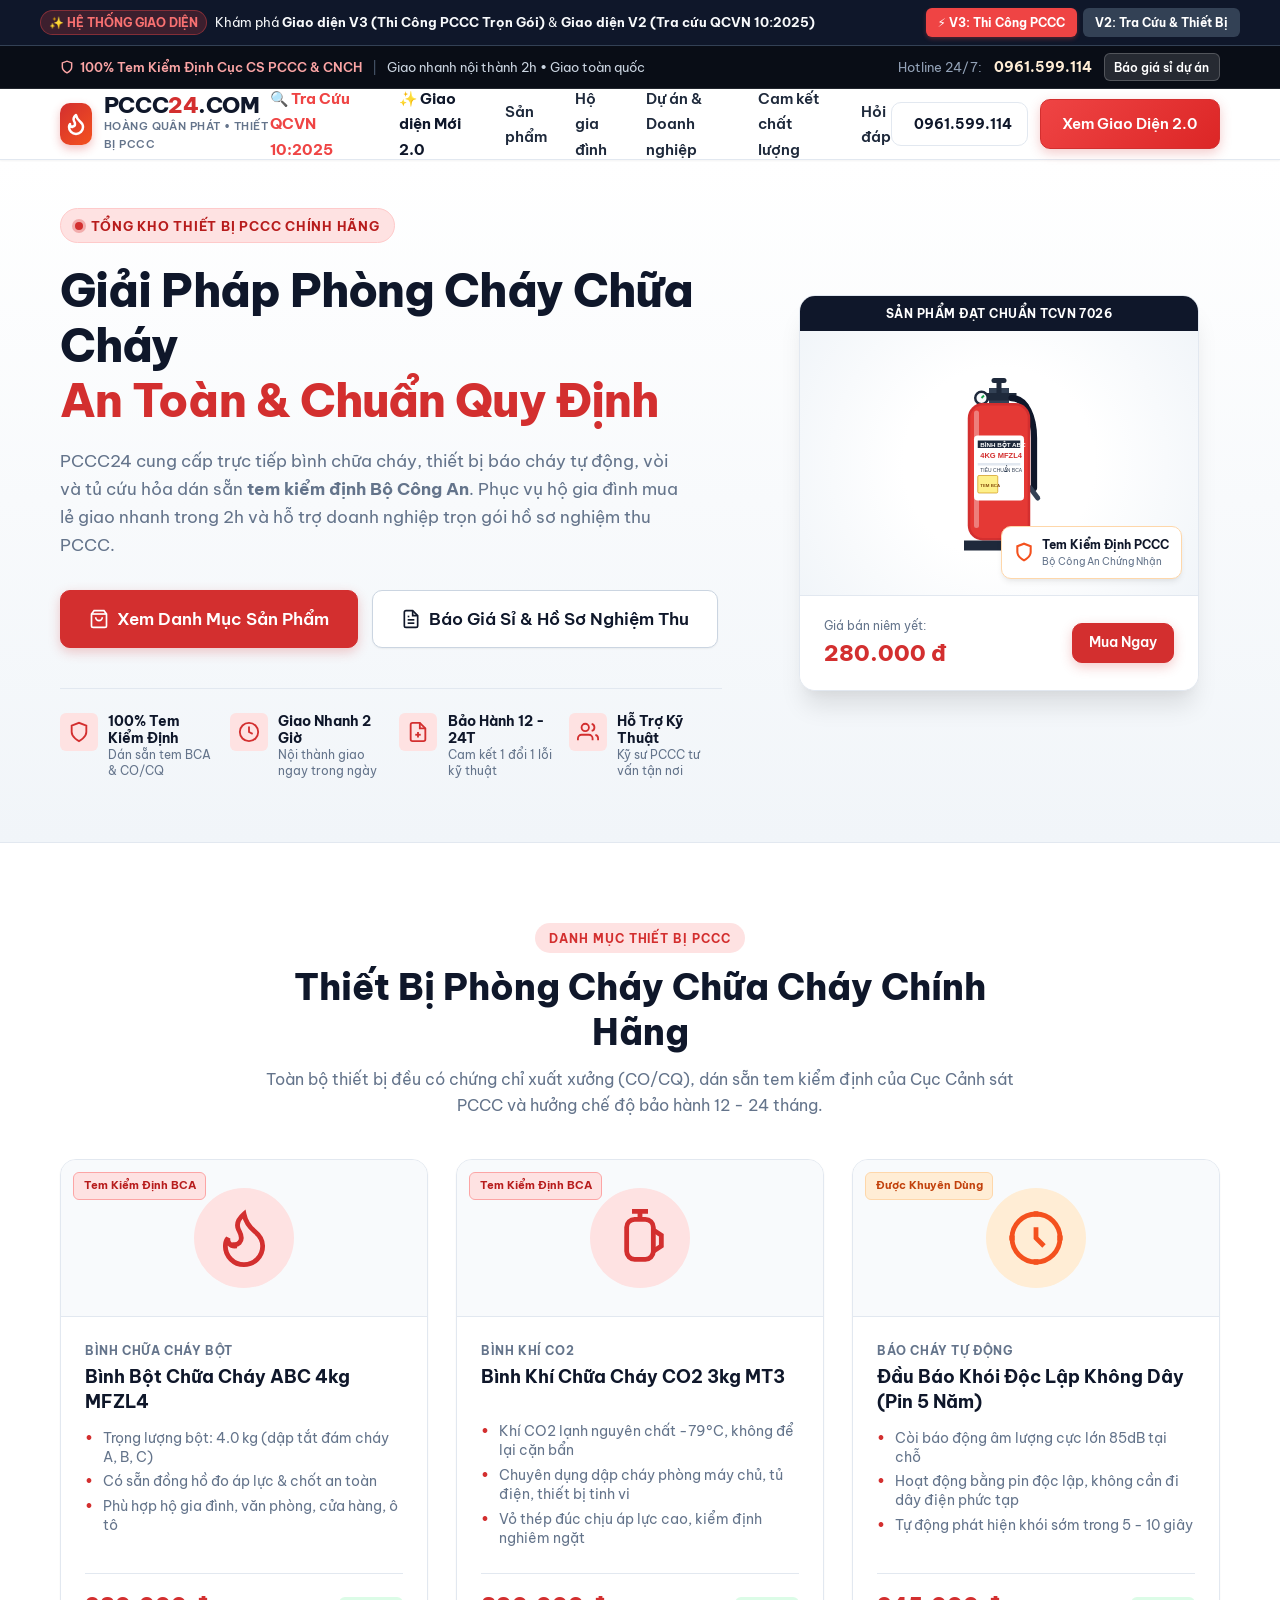
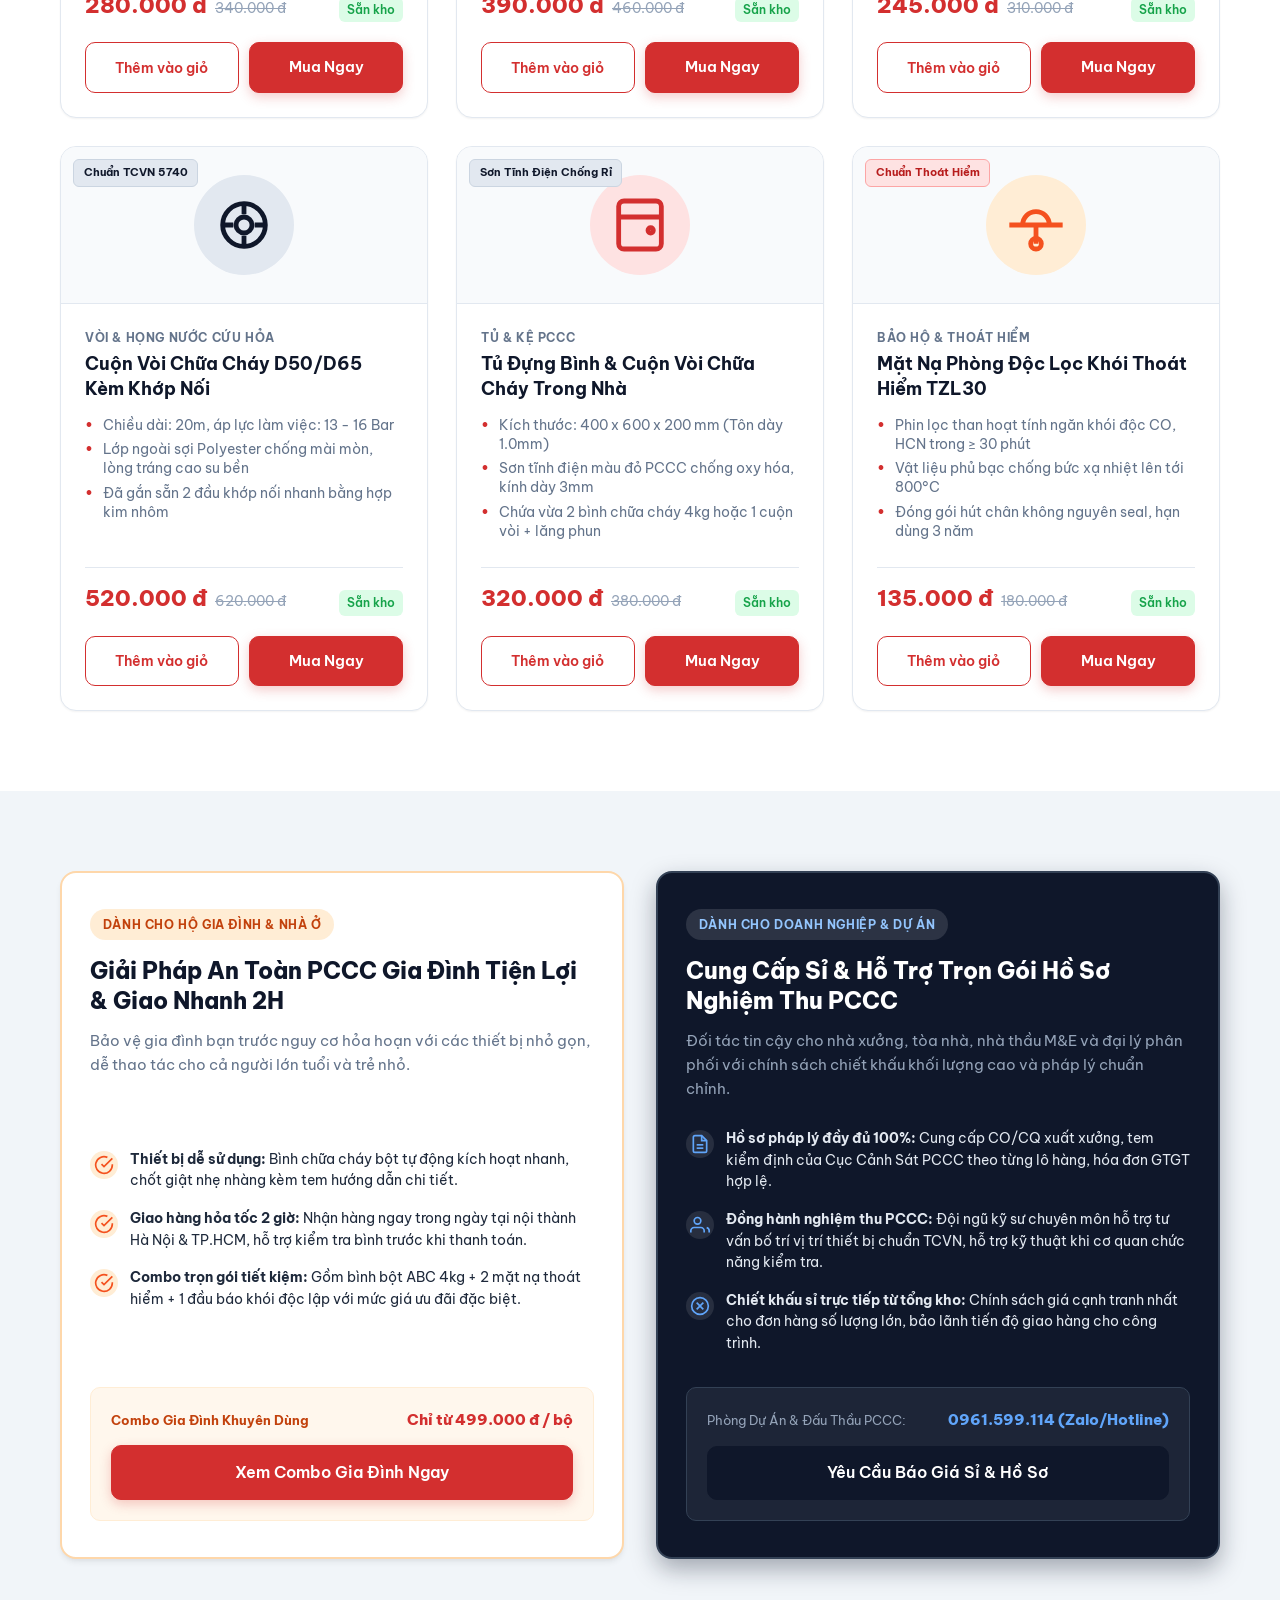
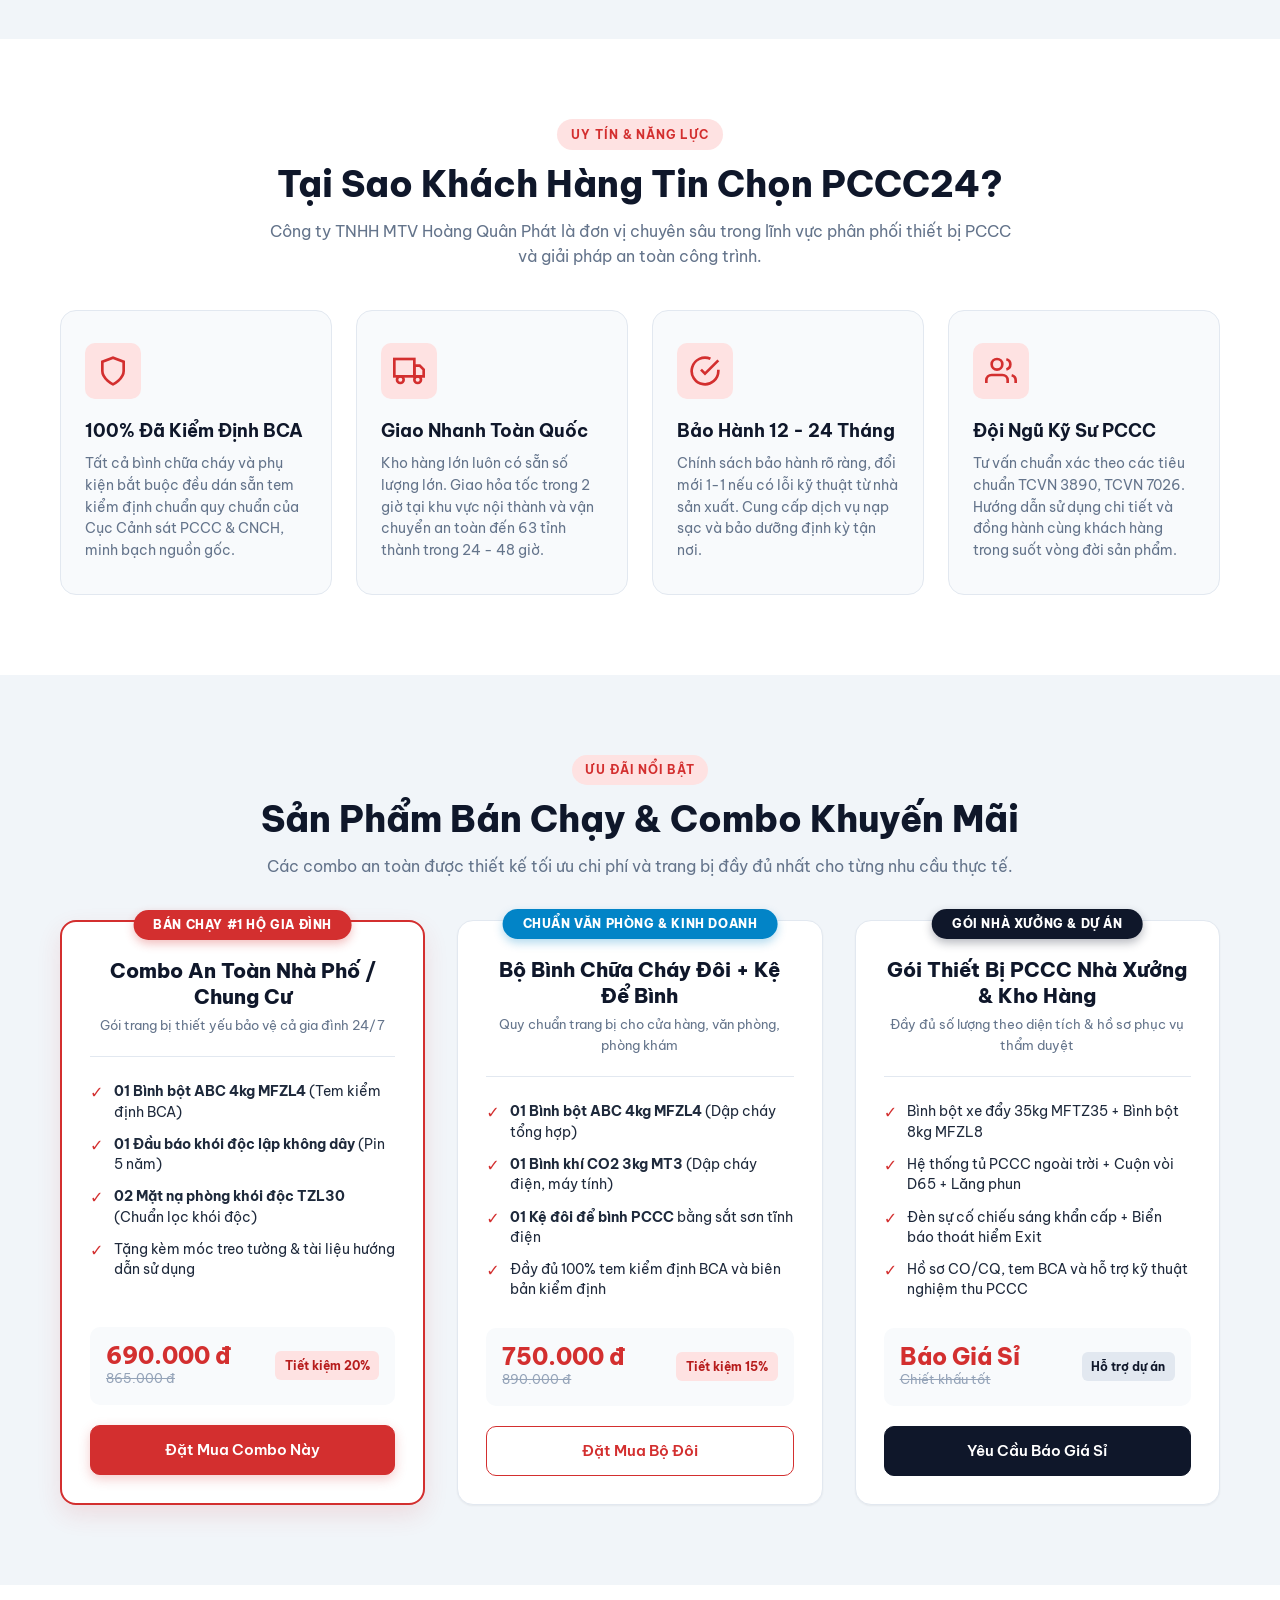
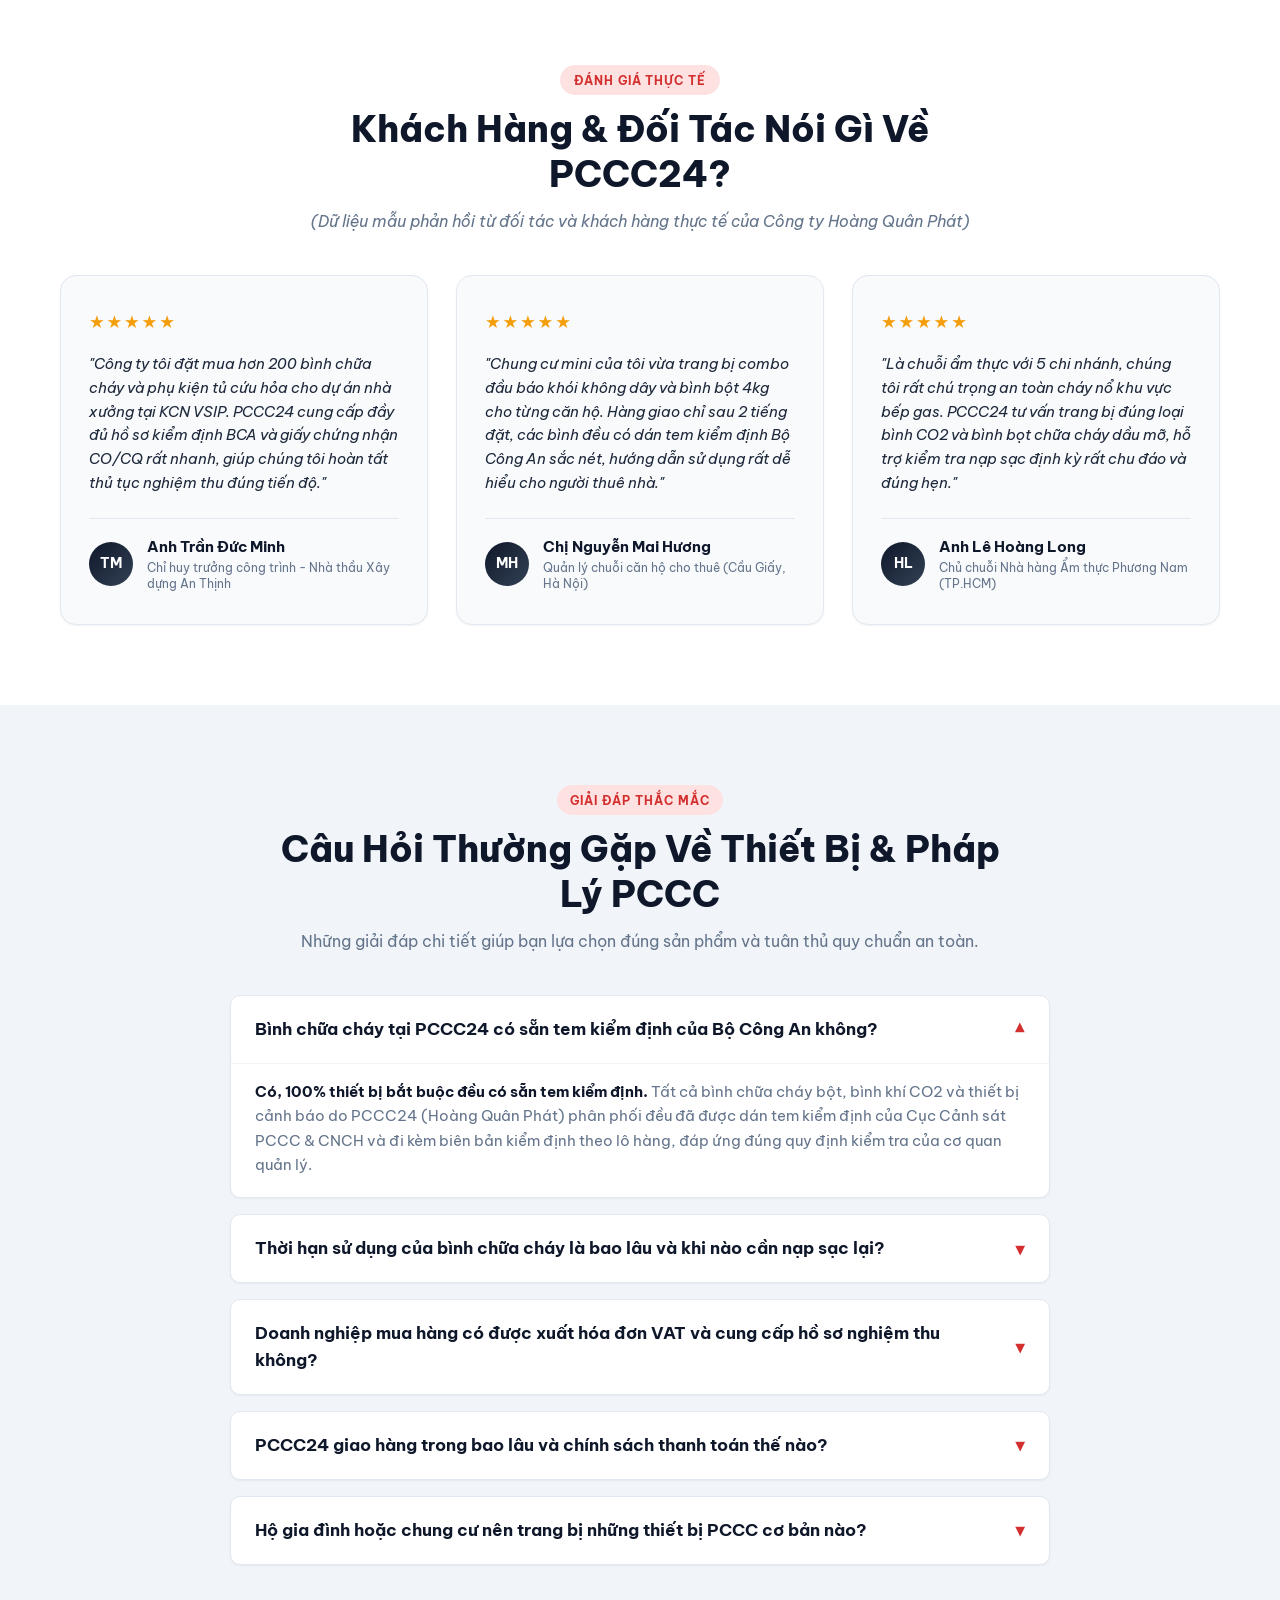
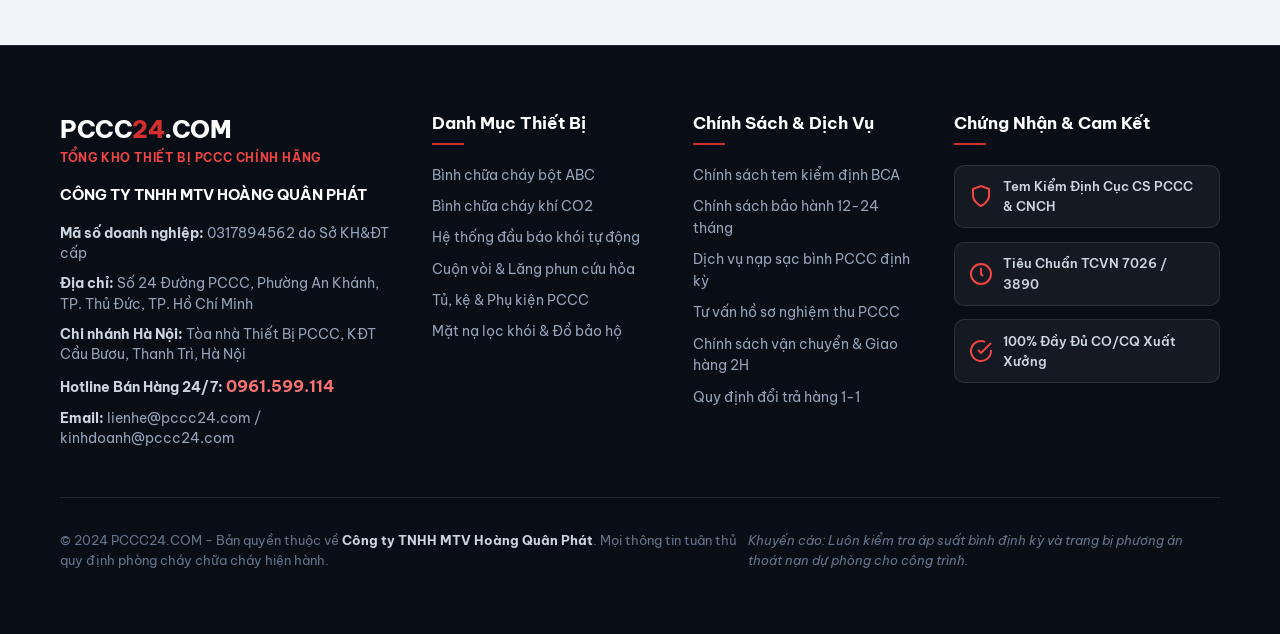
==== commit 880462e9: "feat: launch dynamic Landing Page V3 (Thi Cong PCCC Tron Goi) preserving 100% original contractor co" ====
--- a/index.html
+++ b/index.html
@@ -1,4 +1,4 @@
-﻿<!DOCTYPE html>
+<!DOCTYPE html>
 <html lang="vi">
 <head>
   <meta charset="UTF-8">
@@ -12,19 +12,23 @@
 </head>
 <body>
 
-  <!-- Version Switcher Bar to Landing v2 -->
+  <!-- Version Switcher Bar to Landing v2 & v3 -->
   <div style="background: #0f172a; color: #f8fafc; font-size: 0.8125rem; padding: 8px 16px; border-bottom: 1px solid #334155; font-family: inherit;">
     <div style="max-width: 1200px; margin: 0 auto; display: flex; align-items: center; justify-content: space-between; flex-wrap: wrap; gap: 8px;">
-      <div style="display: flex; align-items: center; gap: 8px;">
+      <div style="display: flex; align-items: center; gap: 8px; flex-wrap: wrap;">
         <span style="background: rgba(239, 68, 68, 0.2); color: #f87171; border: 1px solid rgba(239, 68, 68, 0.4); padding: 2px 8px; border-radius: 9999px; font-weight: 700; font-size: 0.75rem;">
-          ✨ ĐÃ CÓ GIAO DIỆN 2.0
+          ✨ HỆ THỐNG GIAO DIỆN
         </span>
-        <span>Trải nghiệm phiên bản mới với <strong>Công cụ tính toán dự toán thiết bị PCCC</strong> & giỏ hàng nhanh!</span>
-      </div>
-      <a href="landing-v2.html" style="background: #ef4444; color: #ffffff; padding: 5px 14px; border-radius: 6px; font-weight: 700; text-decoration: none; display: inline-flex; align-items: center; gap: 6px; transition: background 0.2s; box-shadow: 0 2px 4px rgba(239,68,68,0.3);">
-        <span>Khám Phá Giao Diện 2.0</span>
-        <svg width="14" height="14" viewBox="0 0 24 24" fill="none" stroke="currentColor" stroke-width="2.5"><path d="M5 12h14m-7-7l7 7-7 7"/></svg>
-      </a>
+        <span>Khám phá <strong>Giao diện V3 (Thi Công PCCC Trọn Gói)</strong> & <strong>Giao diện V2 (Tra cứu QCVN 10:2025)</strong></span>
+      </div>
+      <div style="display: flex; align-items: center; gap: 6px;">
+        <a href="landing-v3.html" style="background: #ef4444; color: #ffffff; padding: 5px 12px; border-radius: 6px; font-weight: 700; text-decoration: none; display: inline-flex; align-items: center; gap: 4px; font-size: 0.75rem; box-shadow: 0 2px 4px rgba(239,68,68,0.3);">
+          <span>⚡ V3: Thi Công PCCC</span>
+        </a>
+        <a href="landing-v2.html" style="background: #334155; color: #ffffff; padding: 5px 12px; border-radius: 6px; font-weight: 700; text-decoration: none; display: inline-flex; align-items: center; gap: 4px; font-size: 0.75rem;">
+          <span>V2: Tra Cứu & Thiết Bị</span>
+        </a>
+      </div>
     </div>
   </div>
 
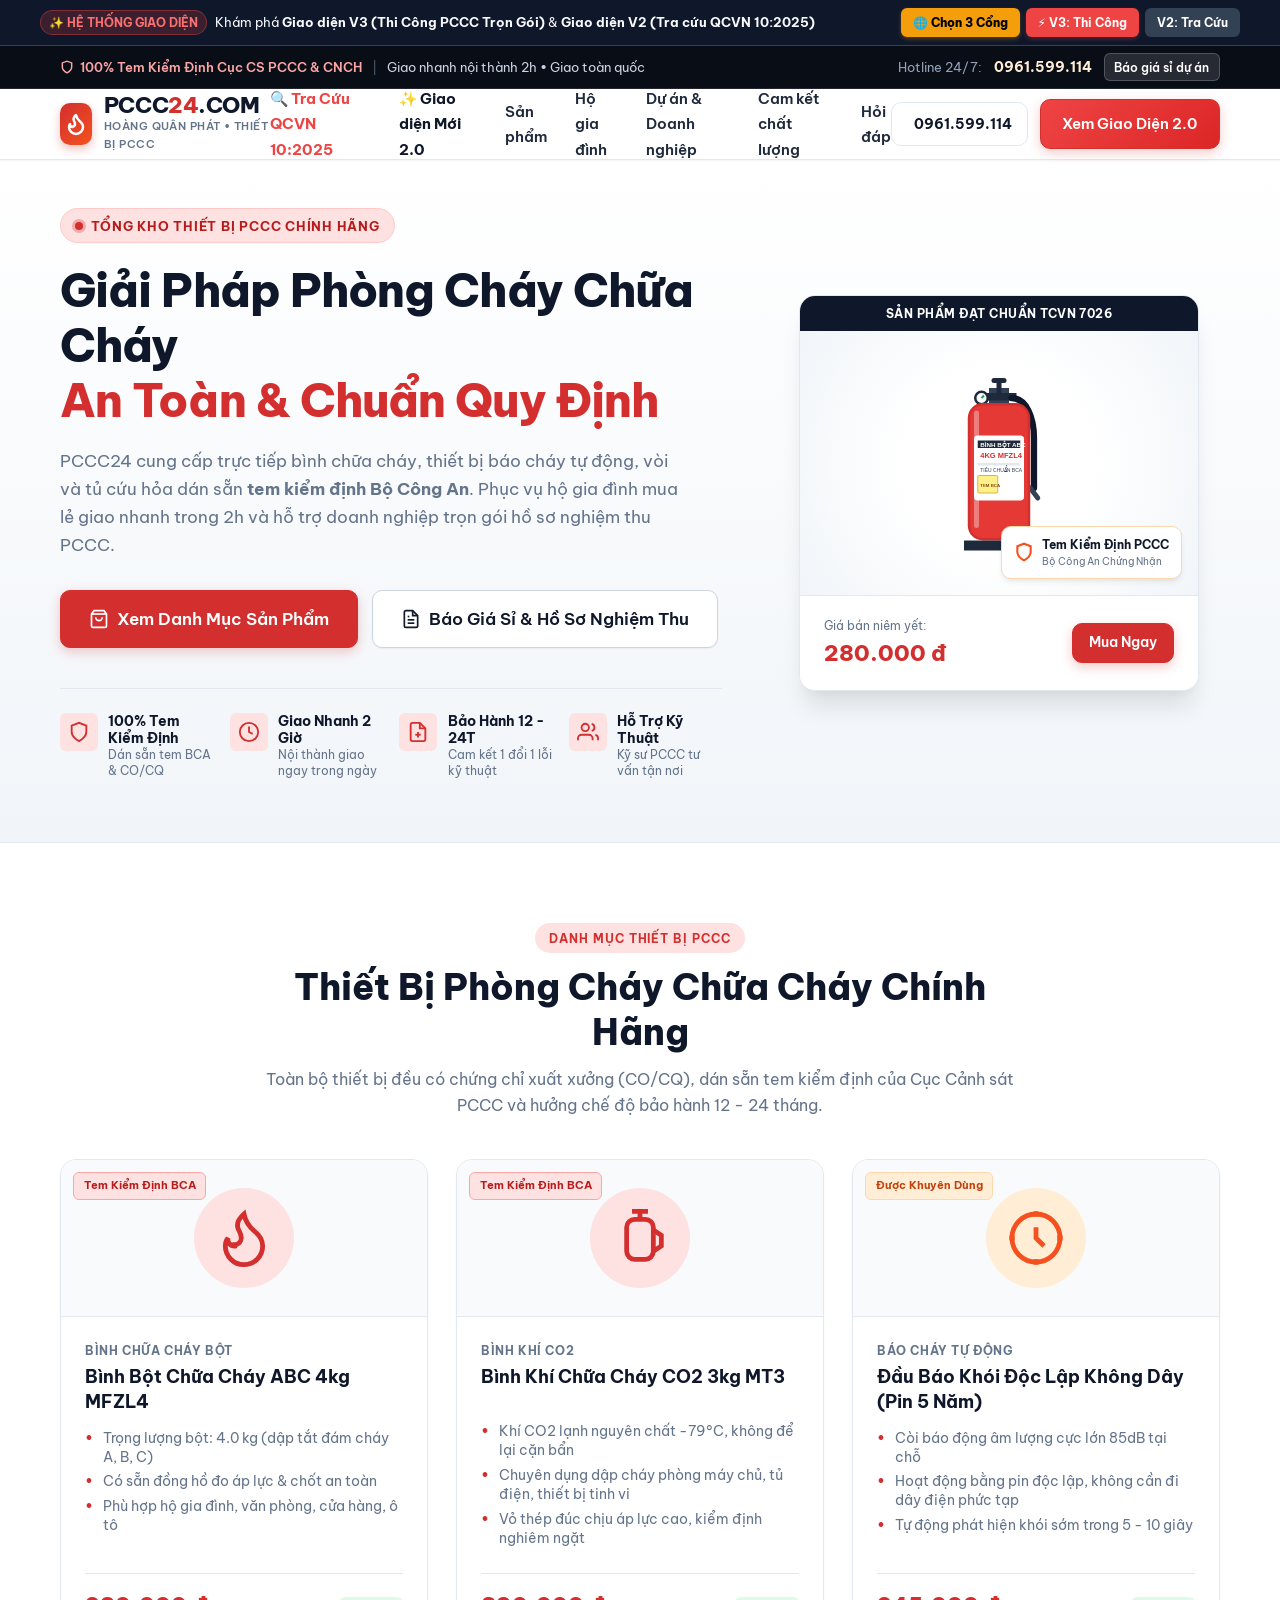
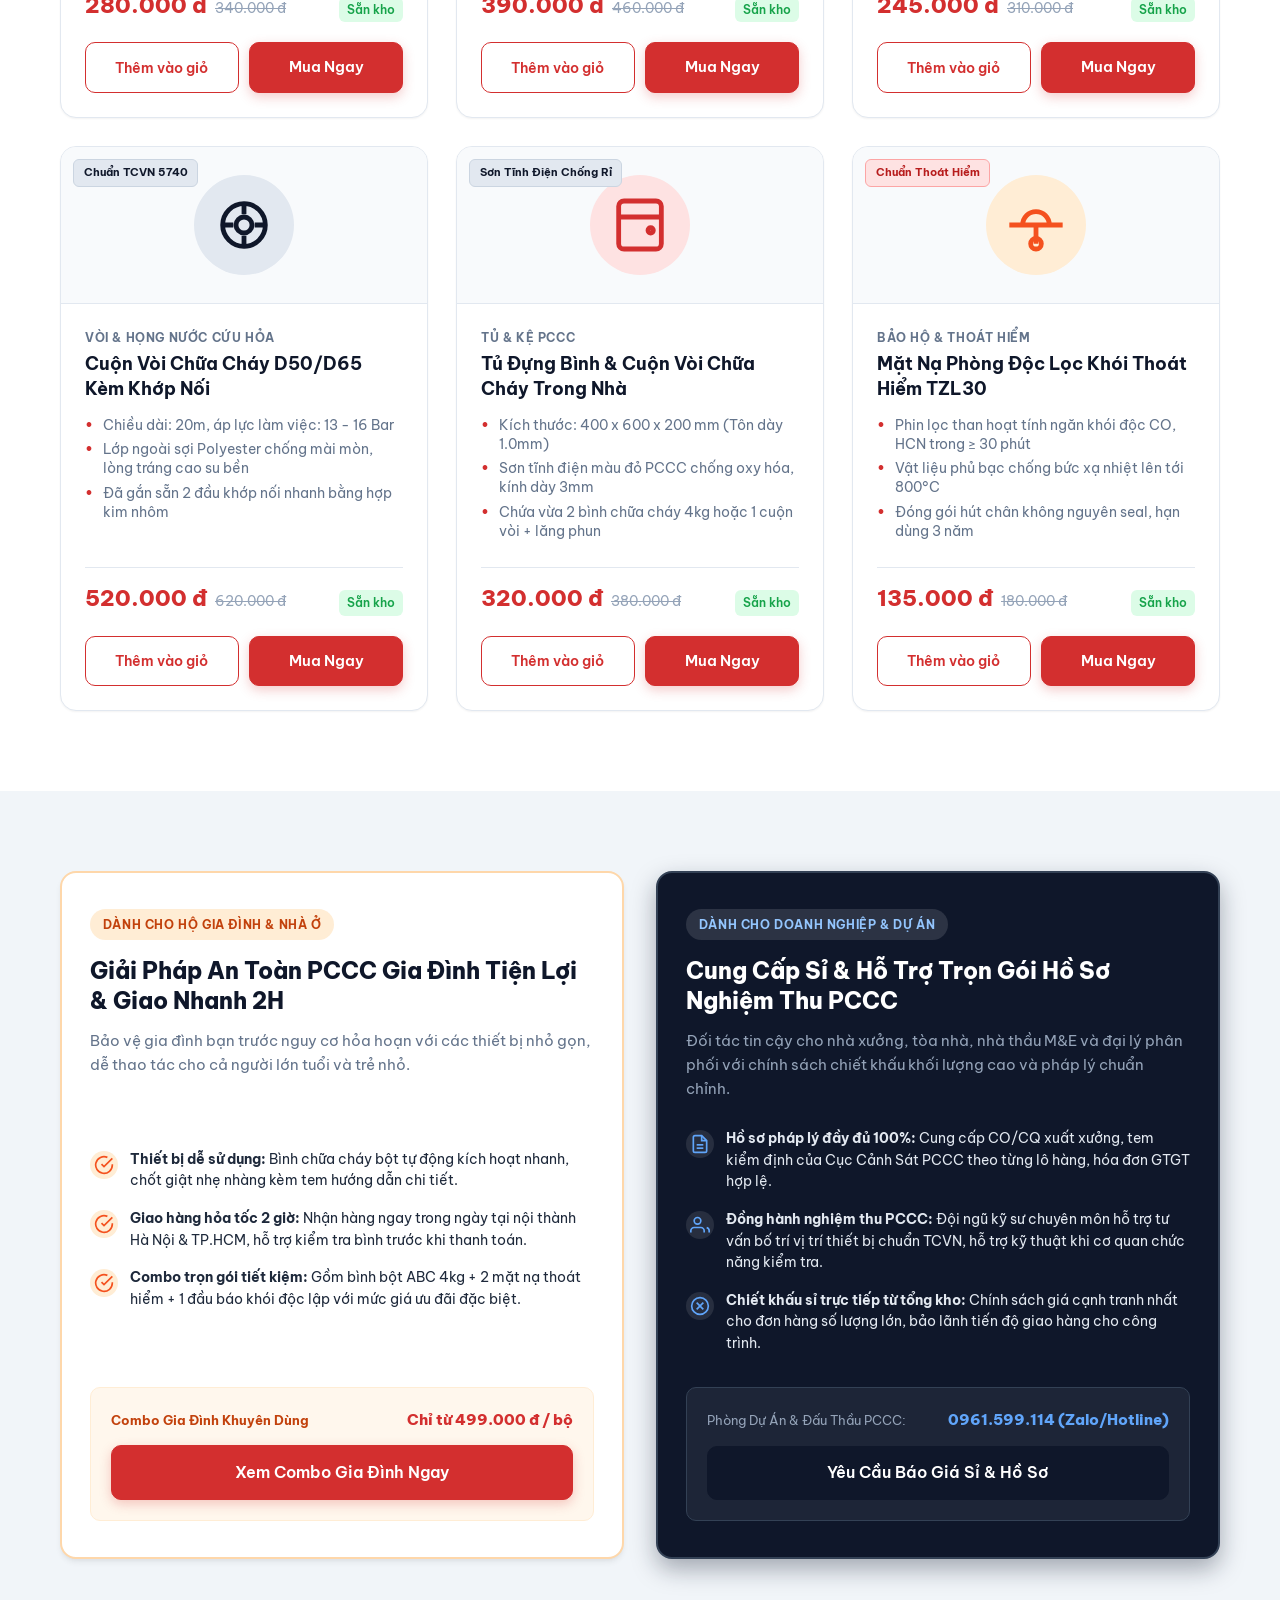
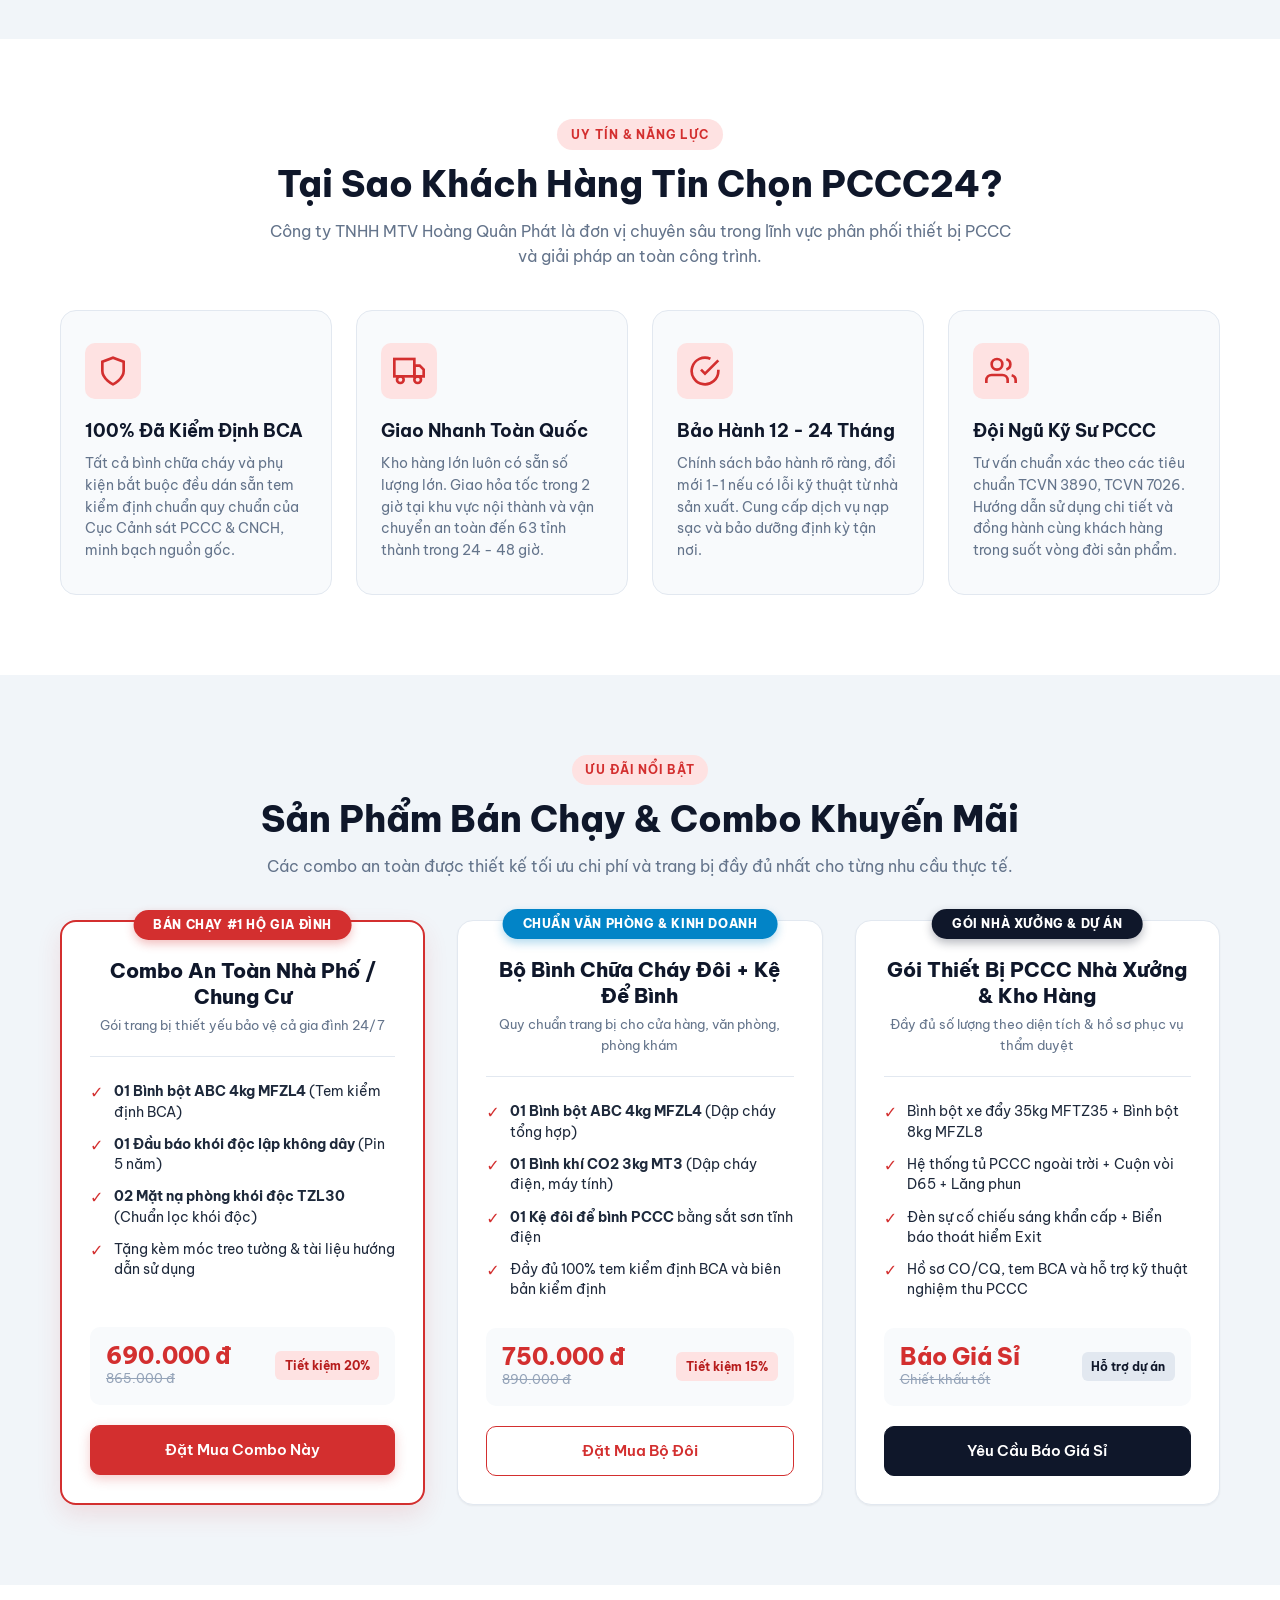
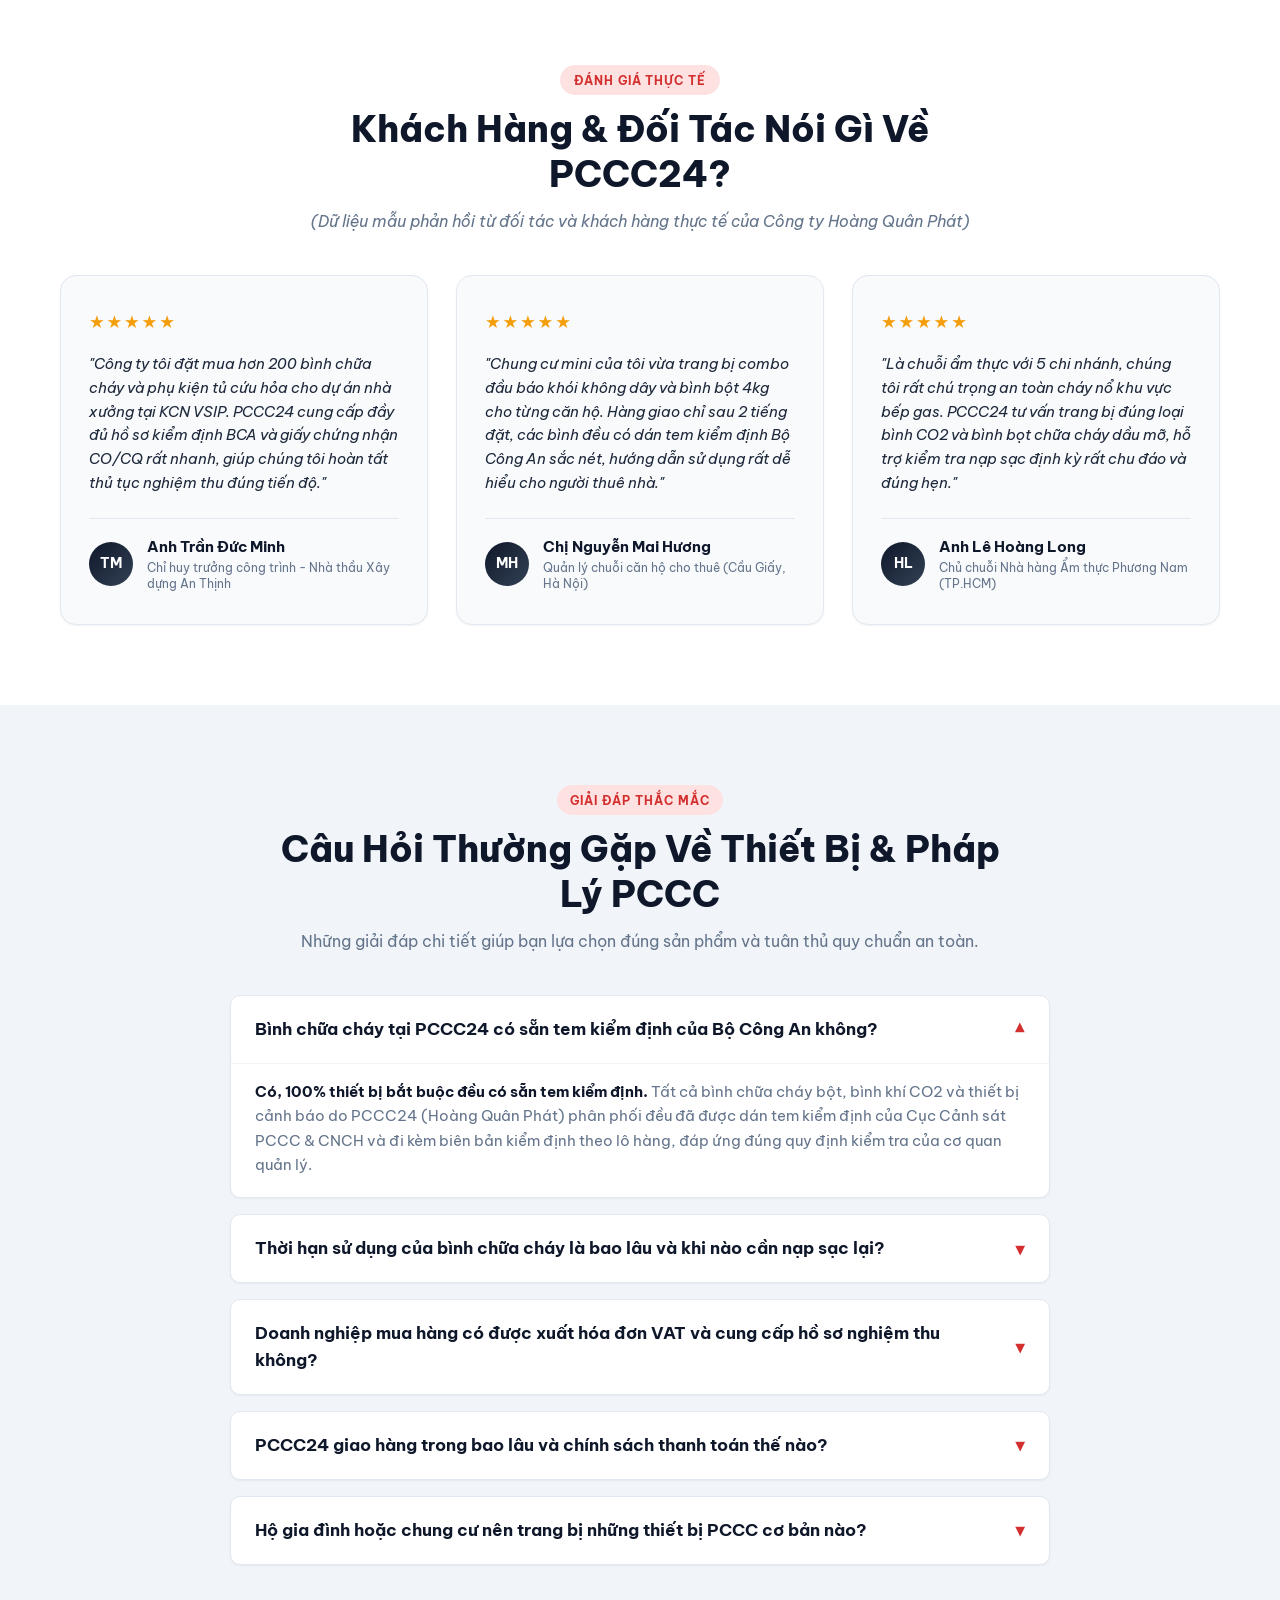
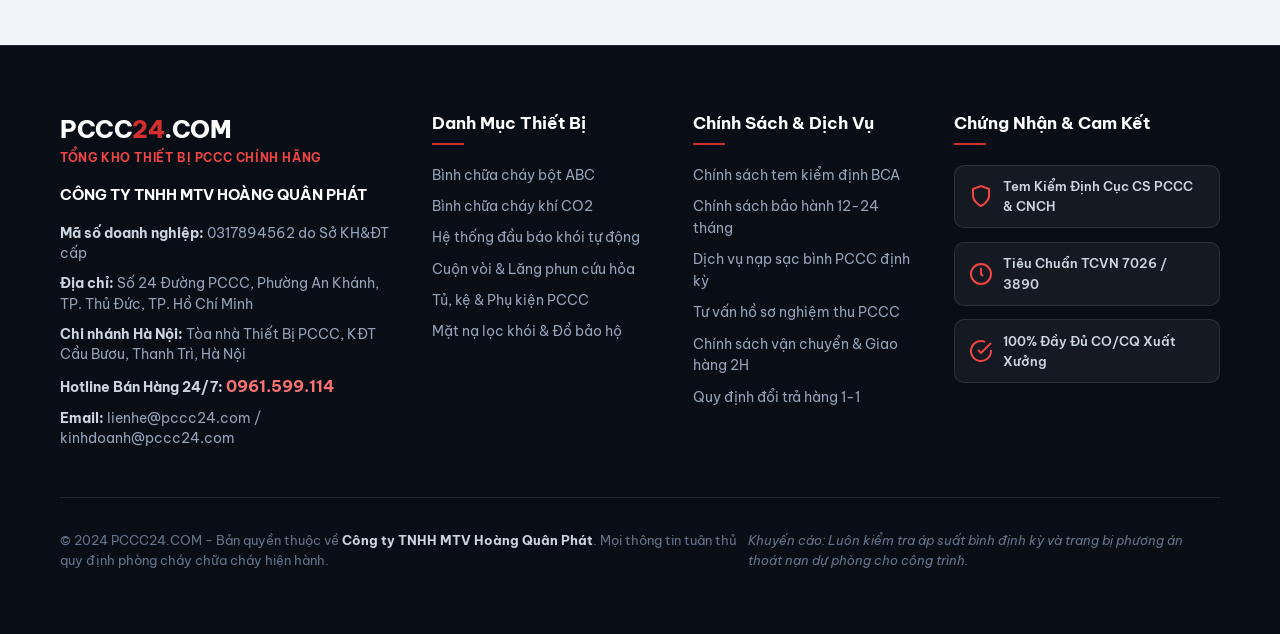
==== commit 6c33e244: "feat: add central 3-option Portal Gateway and auto-play stepper with pause on hover" ====
--- a/index.html
+++ b/index.html
@@ -22,11 +22,14 @@
         <span>Khám phá <strong>Giao diện V3 (Thi Công PCCC Trọn Gói)</strong> & <strong>Giao diện V2 (Tra cứu QCVN 10:2025)</strong></span>
       </div>
       <div style="display: flex; align-items: center; gap: 6px;">
+        <a href="portal.html" style="background: #f59e0b; color: #000000; padding: 5px 12px; border-radius: 6px; font-weight: 800; text-decoration: none; display: inline-flex; align-items: center; gap: 4px; font-size: 0.75rem; box-shadow: 0 2px 4px rgba(245,158,11,0.3);">
+          <span>🌐 Chọn 3 Cổng</span>
+        </a>
         <a href="landing-v3.html" style="background: #ef4444; color: #ffffff; padding: 5px 12px; border-radius: 6px; font-weight: 700; text-decoration: none; display: inline-flex; align-items: center; gap: 4px; font-size: 0.75rem; box-shadow: 0 2px 4px rgba(239,68,68,0.3);">
-          <span>⚡ V3: Thi Công PCCC</span>
+          <span>⚡ V3: Thi Công</span>
         </a>
         <a href="landing-v2.html" style="background: #334155; color: #ffffff; padding: 5px 12px; border-radius: 6px; font-weight: 700; text-decoration: none; display: inline-flex; align-items: center; gap: 4px; font-size: 0.75rem;">
-          <span>V2: Tra Cứu & Thiết Bị</span>
+          <span>V2: Tra Cứu</span>
         </a>
       </div>
     </div>
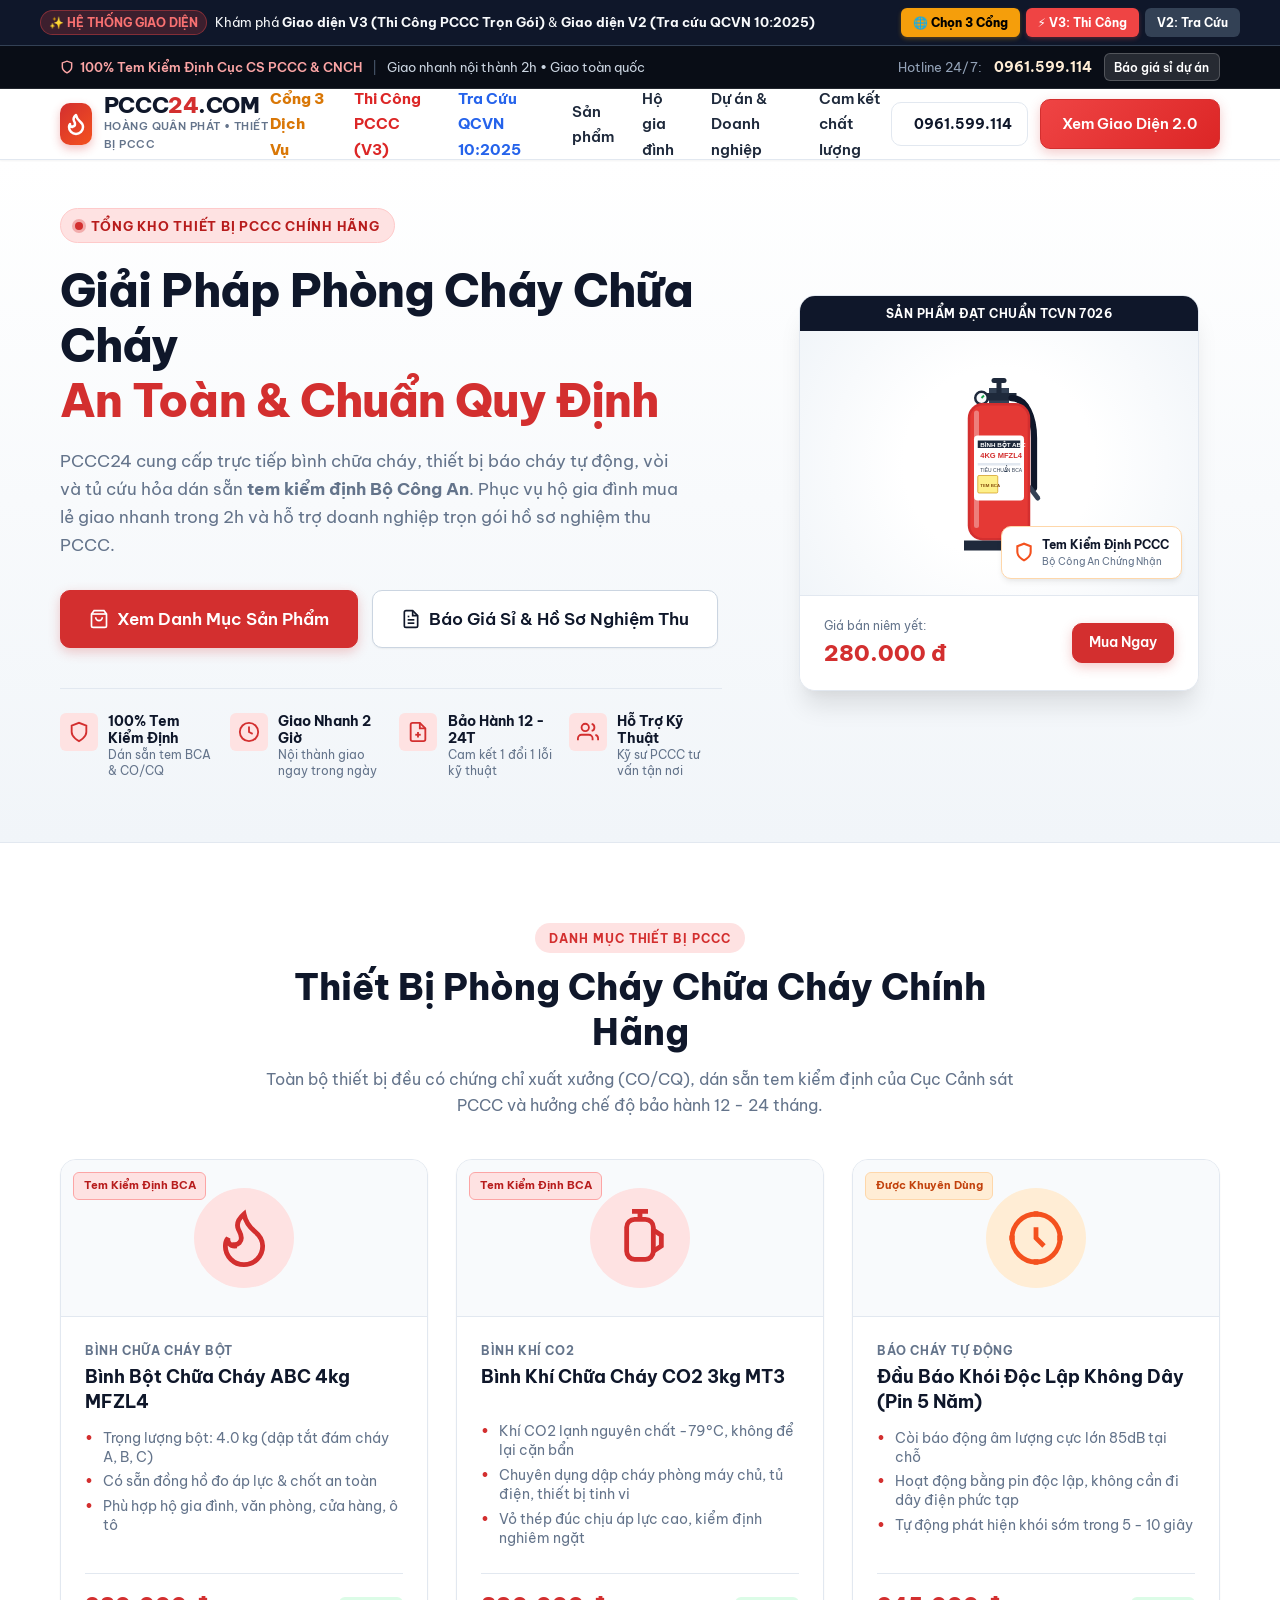
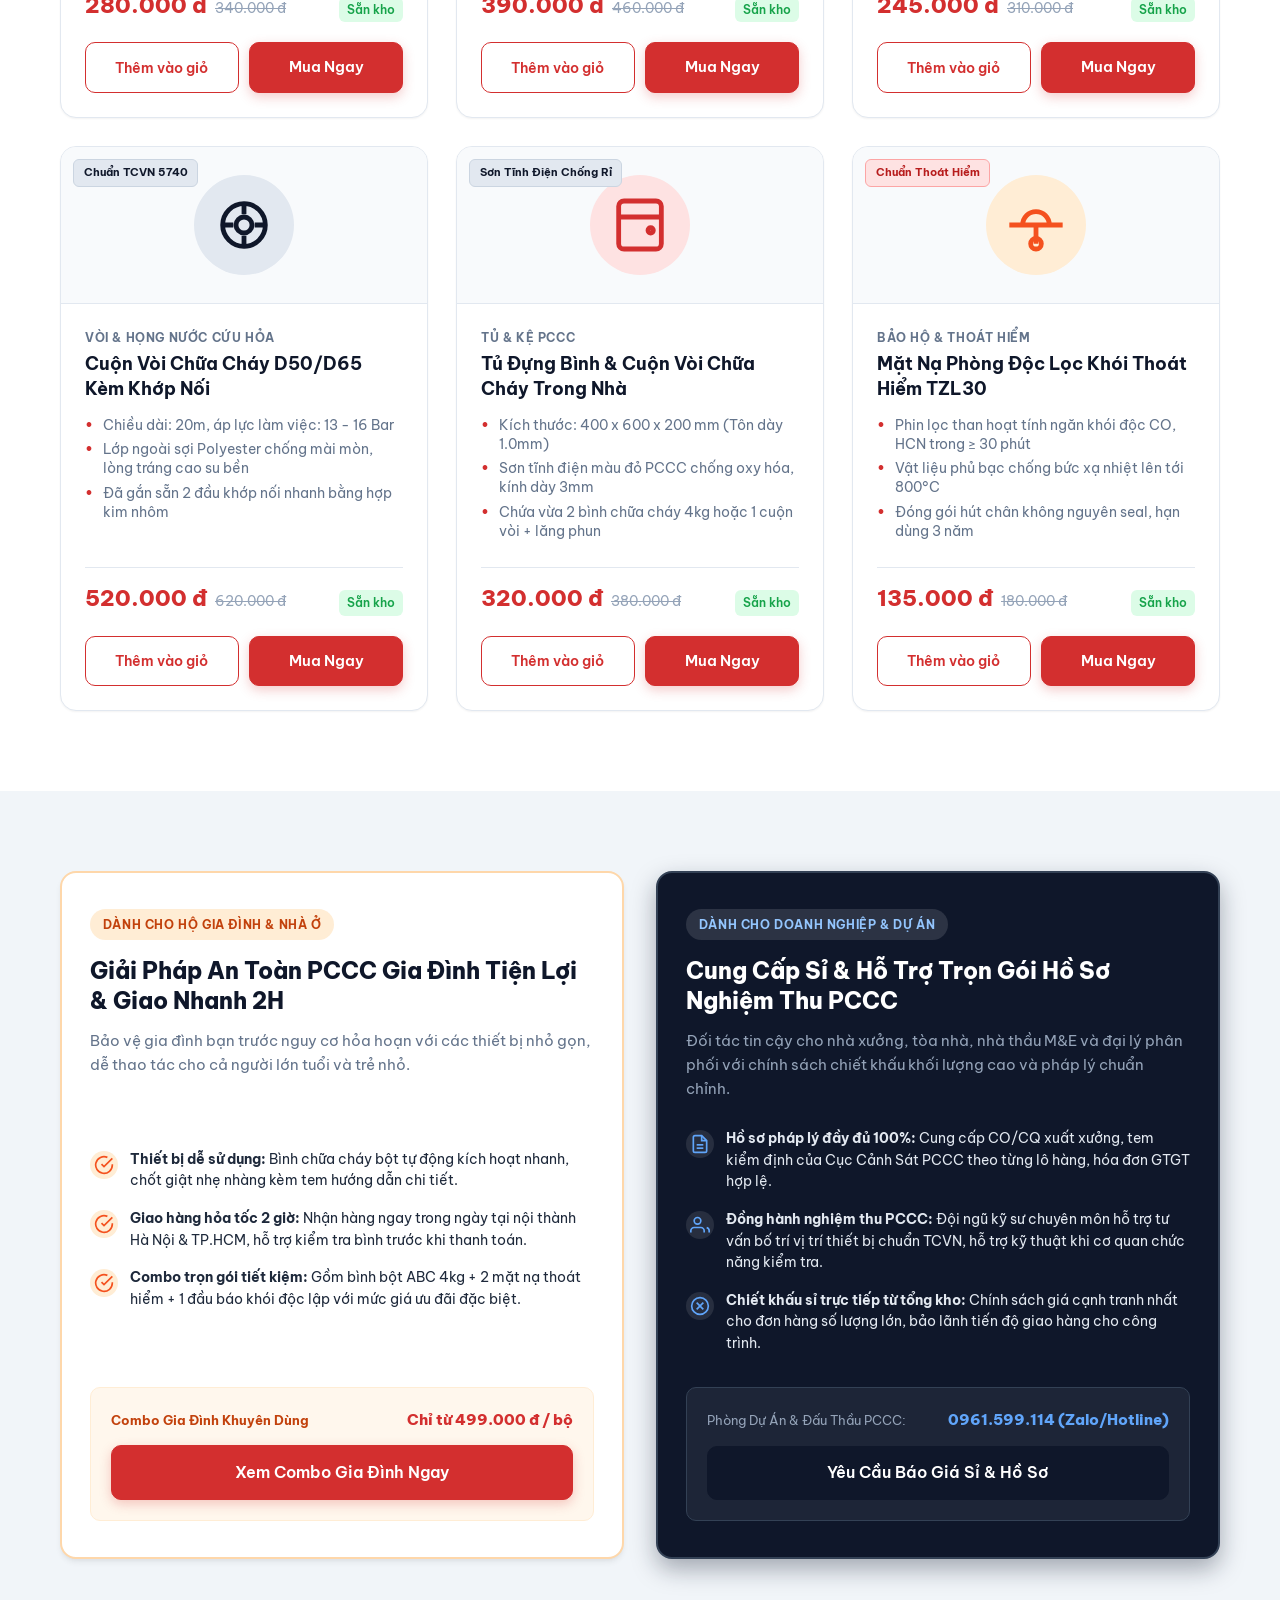
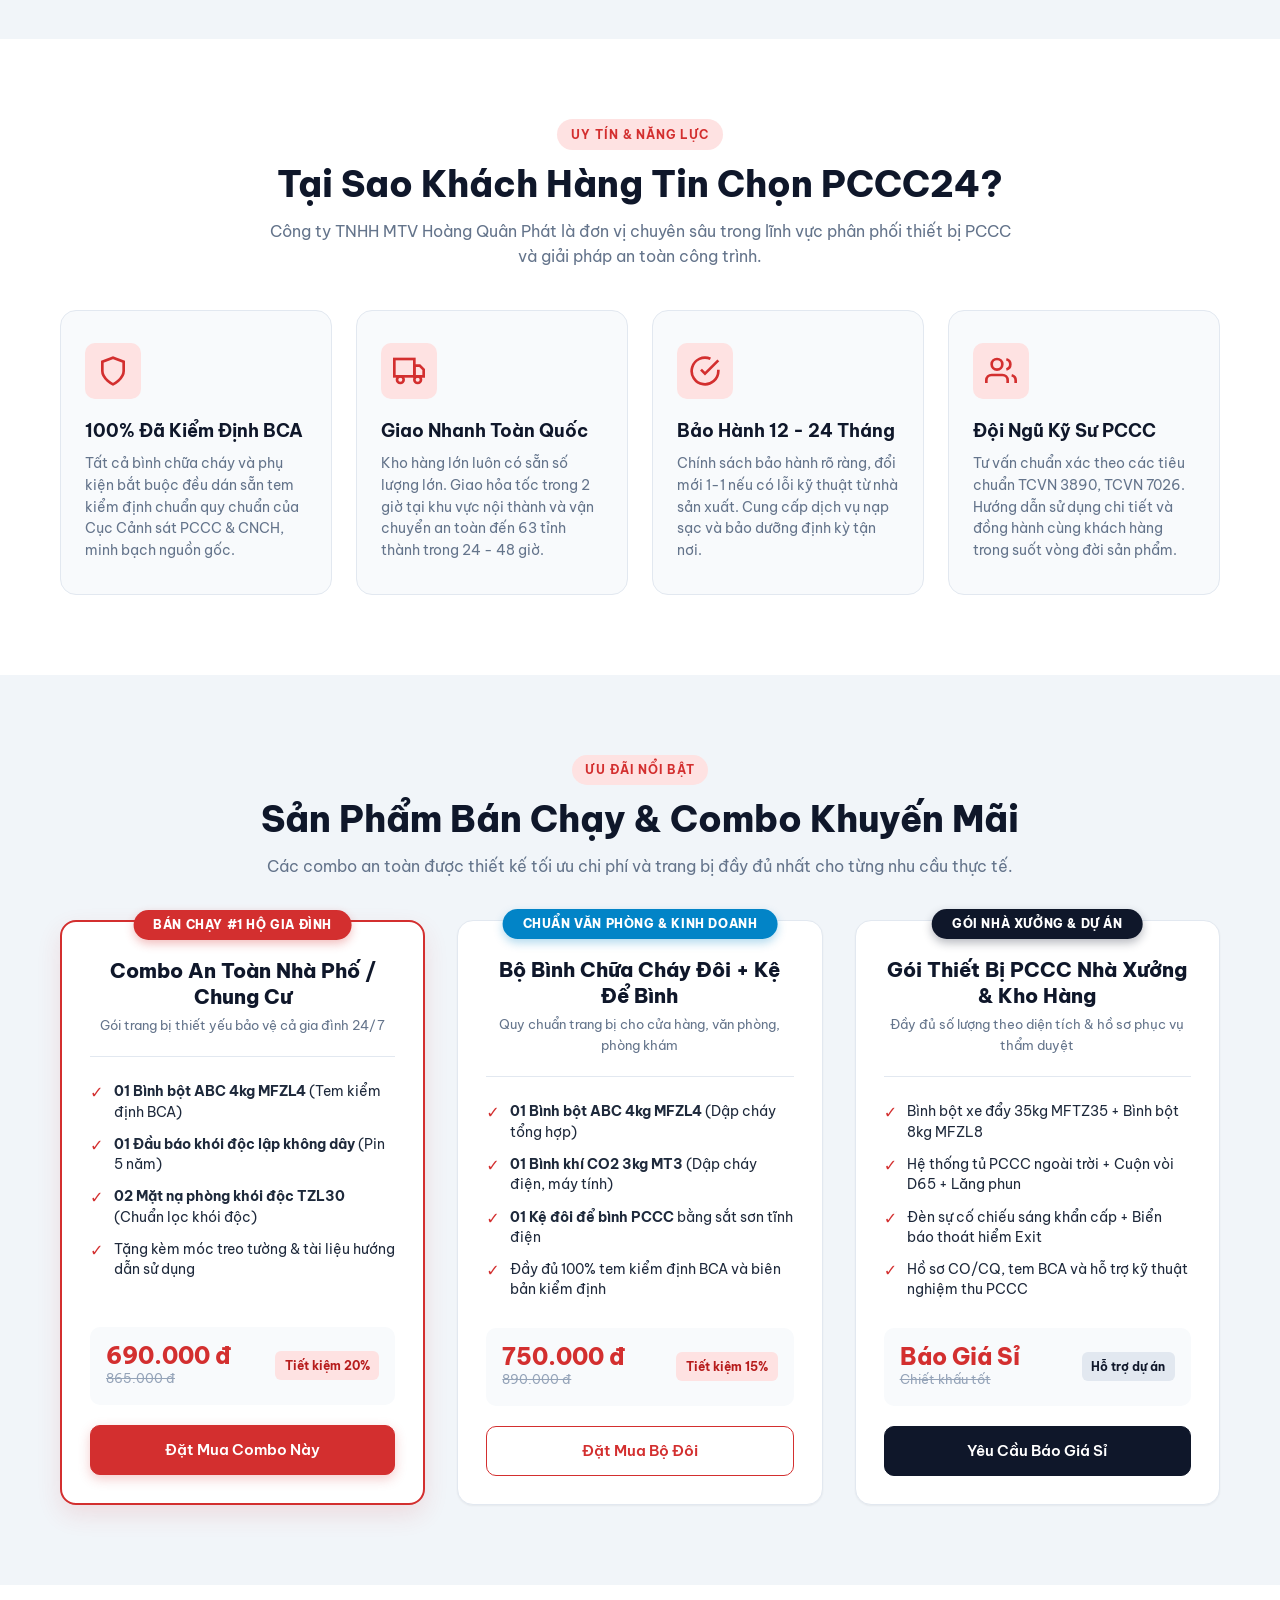
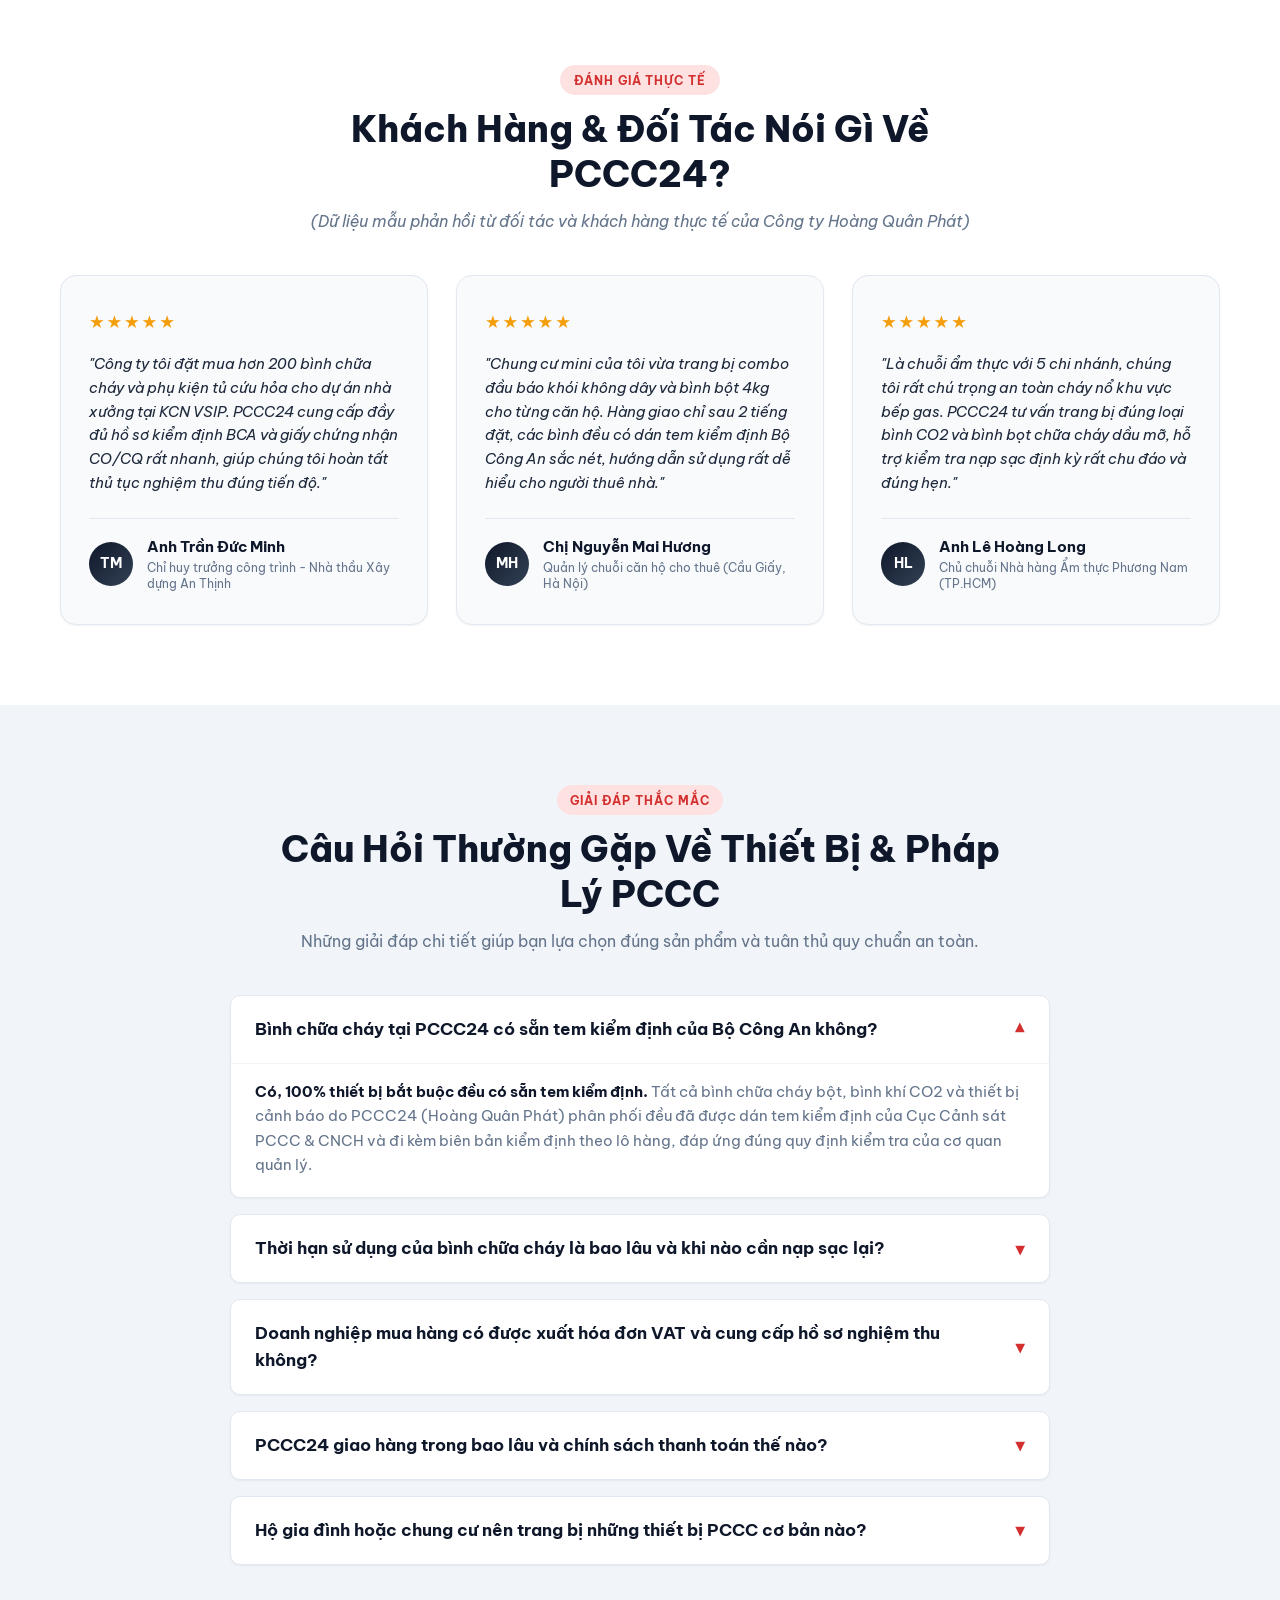
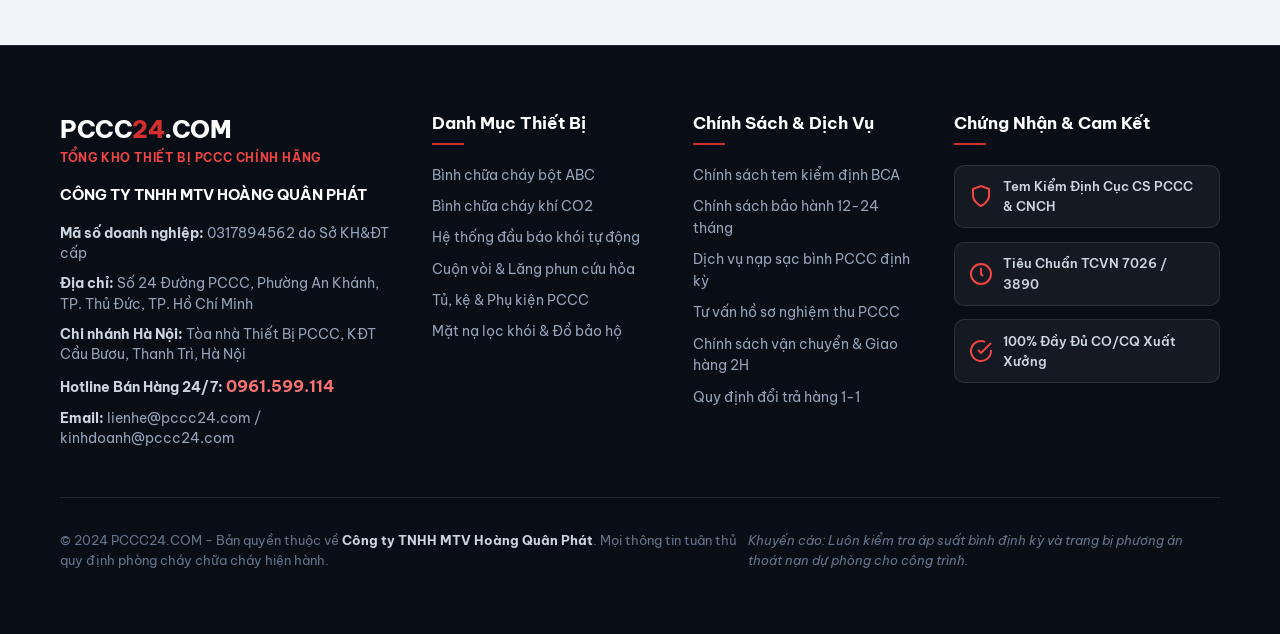
==== commit 229bcf9f: "design: upgrade all emoji icons to enterprise-grade SVG vector icons across all portals" ====
--- a/index.html
+++ b/index.html
@@ -71,13 +71,13 @@
 
       <nav class="main-nav">
         <ul class="nav-menu">
-          <li><a href="landing-v2.html#tra-cuu-pccc" class="nav-link" style="color: #ef4444; font-weight: 700;">🔍 Tra Cứu QCVN 10:2025</a></li>
-          <li><a href="landing-v2.html" class="nav-link" style="color: #0f172a; font-weight: 700;">✨ Giao diện Mới 2.0</a></li>
+          <li><a href="portal.html" class="nav-link" style="color: #d97706; font-weight: 800;">Cổng 3 Dịch Vụ</a></li>
+          <li><a href="landing-v3.html" class="nav-link" style="color: #dc2626; font-weight: 700;">Thi Công PCCC (V3)</a></li>
+          <li><a href="landing-v2.html#tra-cuu-pccc" class="nav-link" style="color: #2563eb; font-weight: 700;">Tra Cứu QCVN 10:2025</a></li>
           <li><a href="#products" class="nav-link">Sản phẩm</a></li>
           <li><a href="#for-household" class="nav-link">Hộ gia đình</a></li>
           <li><a href="#for-business" class="nav-link">Dự án & Doanh nghiệp</a></li>
           <li><a href="#why-us" class="nav-link">Cam kết chất lượng</a></li>
-          <li><a href="#faq" class="nav-link">Hỏi đáp</a></li>
         </ul>
       </nav>
 
